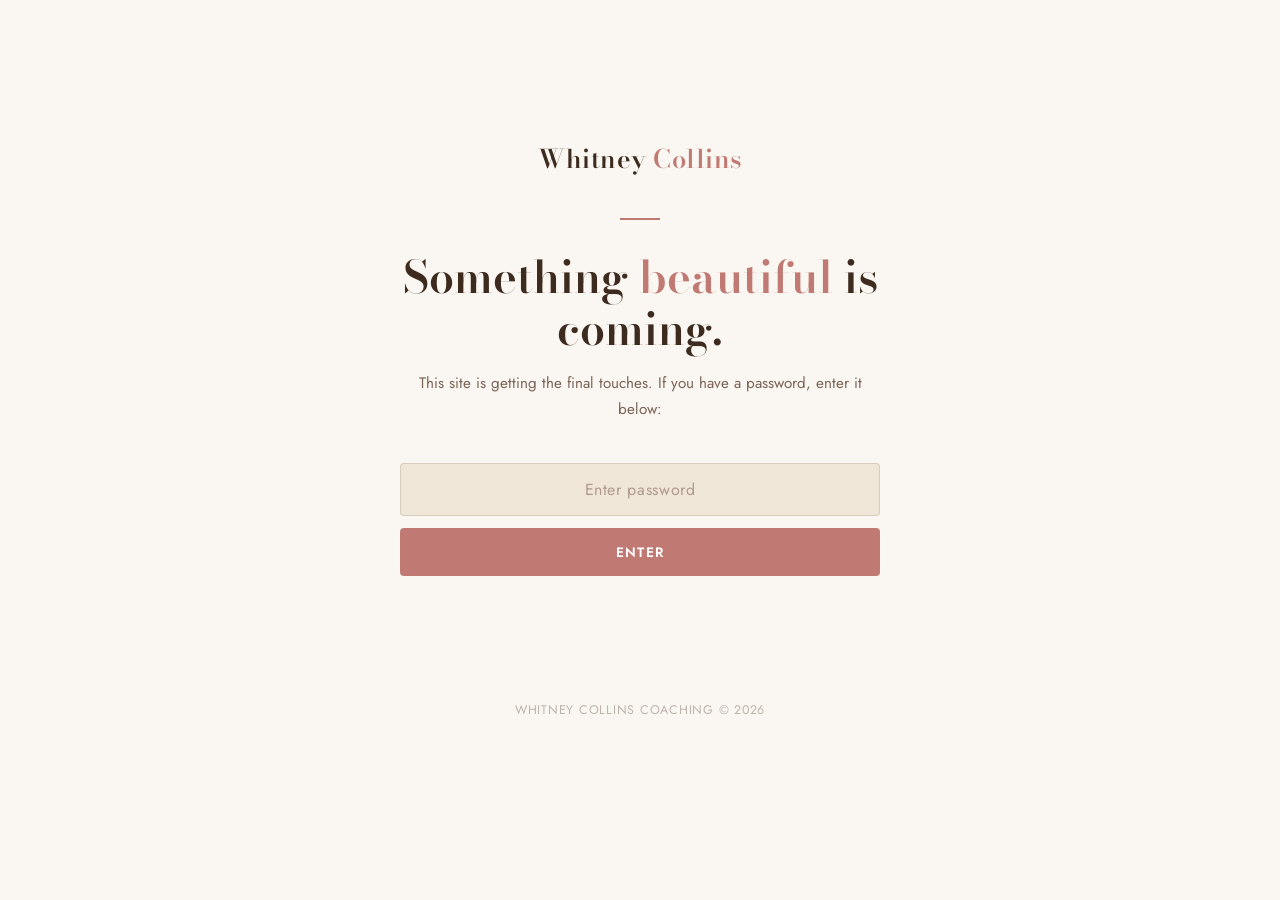
==== about.html @ e269b2a3 "Remove Facebook icon from headers and footers site-wide Co-Authored-By: Claude Sonnet 4.6 <noreply@a" ====
<!DOCTYPE html>
<html lang="en">
<head>
  <meta charset="UTF-8" />
  <meta name="viewport" content="width=device-width, initial-scale=1.0" />
  <title>About | Whitney Collins</title>
  <link rel="preconnect" href="https://fonts.googleapis.com" />
  <link rel="preconnect" href="https://fonts.gstatic.com" crossorigin />
  <link href="https://fonts.googleapis.com/css2?family=Bodoni+Moda:ital,opsz,wght@0,6..96,400;0,6..96,600;1,6..96,400;1,6..96,600&family=Jost:wght@300;400;500;600&display=swap" rel="stylesheet" />
  <link rel="icon" type="image/svg+xml" href="favicon.svg" />
  <link rel="stylesheet" href="style.css" />
</head>
<body>
  <script>if (localStorage.getItem('wc_auth') !== 'granted') window.location.href = 'password.html';</script>

  <!-- NAV -->
  <nav class="nav">
    <div class="nav__inner">
      <a href="index.html" class="nav__logo">Whitney <span>Collins</span></a>
      <ul class="nav__links" id="navLinks">
        <li><a href="index.html">Home</a></li>
        <li><a href="about.html" class="active">About</a></li>
        <li><a href="services.html">Sessions</a></li>
        <li><a href="contact.html">Contact</a></li>
      </ul>
      <div class="nav__social">
        <a href="https://instagram.com/whitneycollins" class="social-icon" aria-label="Instagram"><svg xmlns="http://www.w3.org/2000/svg" width="18" height="18" viewBox="0 0 24 24" fill="none" stroke="currentColor" stroke-width="1.8" stroke-linecap="round" stroke-linejoin="round"><rect x="2" y="2" width="20" height="20" rx="5"/><circle cx="12" cy="12" r="4"/><circle cx="17.5" cy="6.5" r="1.2" fill="currentColor" stroke="none"/></svg></a>
        
        <a href="https://substack.com/@imwhitneycollins" class="social-icon" aria-label="Substack" target="_blank" rel="noopener"><svg xmlns="http://www.w3.org/2000/svg" width="18" height="18" viewBox="0 0 24 24" fill="none" stroke="currentColor" stroke-width="1.8" stroke-linecap="round" stroke-linejoin="round"><rect x="3" y="3" width="18" height="18" rx="2"/><path d="M7 8h10M7 12h10M7 16l5 3 5-3"/></svg></a>
        
      </div>
      <div class="nav__cta">
        <a href="contact.html" class="btn btn--primary">Let's Connect</a>
      </div>
      <button class="nav__toggle" id="navToggle" aria-label="Toggle menu">
        <span></span><span></span><span></span>
      </button>
    </div>
  </nav>

  <!-- PAGE HERO -->
  <div class="page-hero">
    <div class="container">
      <p class="tag">My Story</p>
      <h1>About <span style="color:var(--terra)">Me</span></h1>
      <p>I know what it feels like to lose yourself in performance, survival, and everyone else's expectations. This is how I found my way back.</p>
    </div>
  </div>

  <!-- ACT 1: The Achiever -->
  <section class="section">
    <div class="container">
      <div class="about-act1">
        <div class="about-photo">
          <img src="whitney-desk-shot.jpg" alt="Whitney Collins" />
        </div>
        <div class="about-text">
          <p class="tag">Coming Home to Myself</p>
          <h2>I'm <span style="color:var(--terra)">Whitney.</span></h2>
          <div class="divider"></div>
          <p>For most of my life, I was known as someone who could handle everything. I was "grounded, dependable, "nice" agreeable, and easy to get along with." I spent nearly a decade climbing the ladder in fast-paced retail management, learning how to lead teams, manage pressure, and keep going no matter how exhausted I felt. From the outside, I looked capable, driven, and successful. Inside, my nervous system was constantly running on survival mode and Redbull.</p>
          <p>At the same time, I was pursuing a career in Advertising and Marketing Management, eventually transitioning into agency work before taking a leap that changed my life completely.</p>
          <p>In 2021, during the height of the pandemic, I left the security of my marketing career to help build an online media company from the ground up. Everyone thought I was crazy for taking the risk, but something deeper in me knew I was meant for more than following the expected path. That decision launched me into years of wearing every hat imaginable: marketing, design, strategy, operations, accounting, social media, writing, production, leadership, customer experience, and more. I learned how to build a business at an intense level and discovered strengths I never knew I had.</p>
          <p>But underneath the success, I was burning out harder than ever.</p>
          <p>I had no boundaries. My worth was tied to how much I could produce, how available I could be, and how much I could carry for everyone around me. My entire identity became wrapped up in achievement and performance. I lived for saying "yes" at all hours of the day.</p>
        </div>
      </div>
    </div>
  </section>

  <!-- PULL QUOTE: The Turning Point -->
  <!-- PHOTO SWAP: this dark strip can have a subtle background image — a misty trail, nature texture, or moody landscape. Add: style="background-image:url('YOUR-IMAGE.jpg');background-size:cover;background-position:center;" to the div below -->
  <div class="about-pull-quote">
    <div class="about-pull-quote__inner">
      <blockquote>Then my life <span style="color:var(--terra)">unraveled.</span></blockquote>
      <p style="color:rgba(255,255,255,.65);max-width:560px;margin:0 auto;">After moving across the country away from family and friends, I found myself navigating chronic pain, emotional exhaustion, choosing to end a 10-year relationship and marriage with my best friend, and eventually losing the job that had consumed my entire world. And for the first time since I was 16 years old, everything became really quiet.</p>
      <p style="color:rgba(255,255,255,.5);margin-top:20px;">There were no distractions. No constant phone calls and meetings... and no roles to perform for.</p>
    </div>
  </div>

  <!-- ACT 3: The Healing -->
  <section class="section">
    <div class="container">
      <div class="about-act3">
        <div class="about-text">
          <p class="tag">Meeting Myself in the Silence</p>
          <h2>In all of that alone <span style="color:var(--terra)">time...</span></h2>
          <div class="divider"></div>
          <p>... I began meeting myself, AND my deepest fears. I became deeply devoted to understanding "healing", the nervous system, emotional patterns, shame, self-worth, and the connection between the body and our emotions. I studied spirituality, personal growth, somatic healing, intuition, Human Design, astrology, parts work, generational patterns, and the stories we unconsciously carry about who we are expected to be.</p>
          <p>It was when I started connecting and talking to others around me about my story that things began shifting for me. I found that a LOT of people are disconnected from themselves because they learned to survive by abandoning their own needs, intuition, joy, and truth, just to be accepted by their "tribe."</p>
          <p>And I know those people because I was "that person".</p>
          <p>Today, my work is devoted to helping ambitious individuals reconnect with themselves again, healing from shame and moving from burnout and survival into self-trust, self-love, boundaries, intuition, purpose, and joy.</p>
          <p>I believe every person carries a unique blueprint, unique gifts, and a unique frequency that the world desperately needs, especially now. Sometimes we simply need the space, safety, and support to remember who we were before the world told us who we had to be.</p>
          <p>This work is about coming home to yourself. And if you're here, you're likely ready to begin.</p>
        </div>
        <div class="about-act3__aside">
          <!-- PHOTO SWAP: a close-up detail shot — hands on a journal, tea, open book, or something grounding. Replace below. -->
          <!-- <img src="YOUR-DETAIL-PHOTO.jpg" alt="" style="width:100%;margin-bottom:24px;border-radius:2px;" /> -->
          <img src="detail-flatlay.png" alt="" style="width:100%;aspect-ratio:4/3;object-fit:cover;object-position:center;border-radius:8px;" />

          <div class="about-themes">
            <p class="about-themes__label">Areas of Focus</p>
            <ul class="about-themes__list">
              <li>Feeling safe to express</li>
              <li>Shame and self-compassion</li>
              <li>Self-trust &amp; intuition</li>
              <li>Boundaries &amp; self-worth</li>
              <li>Nervous system healing</li>
              <li>Emotional patterns</li>
              <li>Generational patterns</li>
              <li>Human Design &amp; Astrology</li>
            </ul>
          </div>
          <div class="about-aside-card" style="background:var(--warm-light);border-left-color:var(--sage);">
            <div class="tag" style="margin-bottom:14px;">The Unique Deets</div>
            <ul style="list-style:none;display:flex;flex-direction:column;gap:8px;">
              <li style="font-size:.9rem;color:var(--text-light);display:flex;gap:8px;align-items:baseline;"><span style="color:var(--terra);flex-shrink:0;">☽</span> Taurus Sun, Scorpio Moon, Cancer Rising</li>
              <li style="font-size:.9rem;color:var(--text-light);display:flex;gap:8px;align-items:baseline;"><span style="color:var(--terra);flex-shrink:0;">☽</span> Mental Projector</li>
              <li style="font-size:.9rem;color:var(--text-light);display:flex;gap:8px;align-items:baseline;"><span style="color:var(--terra);flex-shrink:0;">☽</span> 3/5 Profile</li>
            </ul>
          </div>
        </div>
      </div>
    </div>
  </section>


  <!-- VALUES -->
  <section class="section section--alt">
    <div class="container text-center">
      <p class="tag">How I Work</p>
      <h2>My Coaching Philosophy</h2>
      <div class="divider divider--center"></div>
      <p style="max-width:560px;margin:0 auto 56px;">I don't believe in a one-size-fits-all approach. Every session is shaped around you, your pace, your values, your version of a meaningful life.</p>
      <div class="services-grid">
        <div class="service-card">
          <div class="service-card__icon">◎</div>
          <h3>You Already Have the <span style="color:var(--terra)">Answers</span></h3>
          <p>I will never tell you what to do. Instead, I will invite you to begin the process of answering your own questions and help you access the clarity that's always been there (but buried under everyone else's expectations).</p>
        </div>
        <div class="service-card">
          <div class="service-card__icon">♡</div>
          <h3>Whole-Person Coaching</h3>
          <p>When we are struggling in one area of life, often we are neglecting in many others, too. That's why we will look at everything together: your mindset, your relationships, your energy, your habits, and from there we can make real changes at the root level.</p>
        </div>
        <div class="service-card">
          <div class="service-card__icon">✦</div>
          <h3>Action, Not Just <span style="color:var(--terra)">Insight</span></h3>
          <p>I have also been someone who has read all the information, and information is great, but it is only the beginning. I work with you to turn every idea and desire into actionable steps you can take while building your nervous system's capacity to hold it.</p>
        </div>
      </div>
    </div>
  </section>

  <!-- FUN FACTS -->
  <section class="section">
    <div class="container">
      <div style="max-width:720px;margin:0 auto;text-align:center;">
        <p class="tag">Beyond the Bio</p>
        <h2>Additional Things About <span style="color:var(--terra)">Me</span></h2>
        <div class="divider divider--center"></div>
      </div>
      <div class="testimonials-grid" style="margin-top:48px;">
        <div class="testimonial-card">
          <p style="font-family:var(--font-body);font-size:1rem;color:var(--text-light);">I believe deeply in the power of morning routines and consistency. Mine involves coffee, a journal, and at least 20 minutes of uninterrupted writing time before the day starts.</p>
        </div>
        <div class="testimonial-card">
          <p style="font-family:var(--font-body);font-size:1rem;color:var(--text-light);">I'm a lifelong learner (part of my 3/5 design). I love reading about psychology, philosophy and the bigger picture. I also love learning about other people, what drives them, and what makes them unique.</p>
        </div>
        <div class="testimonial-card">
          <p style="font-family:var(--font-body);font-size:1rem;color:var(--text-light);">Nature is my reset button, and I try and get out to a hiking trail almost daily. If I'm feeling stuck or overwhelmed, a long walk outside fixes about 80% of it.</p>
        </div>
        <div class="testimonial-card">
          <p style="font-family:var(--font-body);font-size:1rem;color:var(--text-light);">I still work with my own coach. I believe every coach should. It keeps me humble, accountable, growing, and genuinely practicing what I preach.</p>
        </div>
      </div>
    </div>
  </section>

  <!-- CTA -->
  <section class="cta-banner">
    <div class="container">
      <p class="tag" style="color:rgba(255,255,255,.6);">Let's Connect</p>
      <h2>I'd Love to Hear Your Story</h2>
      <p>If my story and my work resonates, let's chat! I'd love to learn more about you and where you are in your journey. No commitment, just conversation.</p>
      <a href="contact.html" class="btn btn--light">Book a Free Call</a>
    </div>
  </section>

  <!-- FOOTER -->
  <footer class="footer">
    <div class="container">
      <div class="footer__inner">
        <div>
          <div class="footer__brand-name">Whitney <span>Collins</span></div>
          <p class="footer__tagline">Helping ambitious individuals step into lives that feel clear, full of joy, and deeply unique to them.</p>
        </div>
        <div>
          <p class="footer__col-title">Pages</p>
          <ul class="footer__links">
            <li><a href="index.html">Home</a></li>
            <li><a href="about.html">About</a></li>
            <li><a href="services.html">Sessions</a></li>
            <li><a href="contact.html">Contact</a></li>
          </ul>
        </div>
        <div>
          <p class="footer__col-title">Connect</p>
          <div class="footer__social">
            <a href="https://instagram.com/whitneycollins" class="social-icon" aria-label="Instagram"><svg xmlns="http://www.w3.org/2000/svg" width="20" height="20" viewBox="0 0 24 24" fill="none" stroke="currentColor" stroke-width="1.8" stroke-linecap="round" stroke-linejoin="round"><rect x="2" y="2" width="20" height="20" rx="5"/><circle cx="12" cy="12" r="4"/><circle cx="17.5" cy="6.5" r="1.2" fill="currentColor" stroke="none"/></svg></a>
            
            <a href="https://substack.com/@imwhitneycollins" class="social-icon" aria-label="Substack" target="_blank" rel="noopener"><svg xmlns="http://www.w3.org/2000/svg" width="20" height="20" viewBox="0 0 24 24" fill="none" stroke="currentColor" stroke-width="1.8" stroke-linecap="round" stroke-linejoin="round"><rect x="3" y="3" width="18" height="18" rx="2"/><path d="M7 8h10M7 12h10M7 16l5 3 5-3"/></svg></a>
            
          </div>
          <ul class="footer__links">
            <li><a href="contact.html">Let's Connect</a></li>
            <li><a href="https://Talanuva.com" target="_blank" rel="noopener">Find me on Talanuva</a></li>
          </ul>
        </div>
      </div>
      <div class="footer__newsletter">
        <div class="footer__newsletter-copy">
          <strong>Join the Newsletter</strong>
          <span>Insights on healing, self-trust, and honestly just life.... delivered to your inbox.</span>
        </div>
        <form class="footer__newsletter-form">
          <input type="email" placeholder="Your email address" />
          <button type="submit">Subscribe</button>
        </form>
      </div>
      <div class="footer__bottom">
        <span>© 2026 Whitney Collins Coaching. All rights reserved.</span>
        
      </div>
    </div>
  </footer>

  <script>
    const toggle = document.getElementById('navToggle');
    const links  = document.getElementById('navLinks');
    toggle.addEventListener('click', () => links.classList.toggle('open'));
  </script>
</body>
</html>
---- style.css ----
/* ── Tokens ─────────────────────────────────────────── */
:root {
  --cream:      #FAF7F2;
  --warm-light: #F0E6D8;
  --terra:      #C17A73;
  --terra-dark: #A5625A;
  --sage:       #8A9E85;
  --brown:      #4A3728;
  --brown-dark: #3D2B1F;
  --text:       #4A3728;
  --text-light: #7A6355;
  --white:      #FFFFFF;

  --font-head: 'Bodoni Moda', Georgia, serif;
  --font-body: 'Jost', 'Helvetica Neue', sans-serif;

  --radius: 4px;
  --max-w:  1100px;
  --nav-h:  72px;
}

/* ── Reset ──────────────────────────────────────────── */
*, *::before, *::after { box-sizing: border-box; margin: 0; padding: 0; }
html { scroll-behavior: smooth; }
body {
  font-family: var(--font-body);
  background: var(--cream);
  color: var(--text);
  line-height: 1.7;
  font-size: 16px;
}
img { display: block; max-width: 100%; }
a { color: inherit; text-decoration: none; }

/* ── Typography ─────────────────────────────────────── */
h1, h2, h3, h4 {
  font-family: var(--font-head);
  font-weight: 600;
  color: var(--brown-dark);
  line-height: 1.2;
}
.hero__title { line-height: 1.0; }
h1 { font-size: clamp(2.4rem, 5vw, 4rem); }
h2 { font-size: clamp(1.9rem, 3.5vw, 2.8rem); }
h3 { font-size: clamp(1.3rem, 2vw, 1.7rem); }
p  { color: var(--text-light); }

/* ── Utilities ──────────────────────────────────────── */
.container { max-width: var(--max-w); margin: 0 auto; padding: 0 24px; }
.section    { padding: 96px 0; }
.section--alt { background: var(--warm-light); }
.tag {
  display: inline-block;
  font-family: var(--font-body);
  font-size: .75rem;
  font-weight: 600;
  letter-spacing: .12em;
  text-transform: uppercase;
  color: var(--terra);
  margin-bottom: 16px;
}
.divider {
  width: 48px; height: 2px;
  background: var(--terra);
  margin: 20px 0 28px;
}
.divider--center { margin-left: auto; margin-right: auto; }
.text-center { text-align: center; }

/* ── Buttons ────────────────────────────────────────── */
.btn {
  display: inline-block;
  padding: 14px 36px;
  border-radius: var(--radius);
  font-family: var(--font-body);
  font-size: .9rem;
  font-weight: 600;
  letter-spacing: .06em;
  text-transform: uppercase;
  cursor: pointer;
  transition: all .2s ease;
}
.btn--primary {
  background: var(--terra);
  color: var(--white);
  border: 2px solid var(--terra);
}
.btn--primary:hover { background: var(--terra-dark); border-color: var(--terra-dark); }
.btn--outline {
  background: transparent;
  color: var(--terra);
  border: 2px solid var(--terra);
}
.btn--outline:hover { background: var(--terra); color: var(--white); }
.btn--light {
  background: var(--white);
  color: var(--terra);
  border: 2px solid var(--white);
}
.btn--light:hover { background: transparent; color: var(--white); }

/* ── Nav ────────────────────────────────────────────── */
.nav {
  position: fixed; top: 0; left: 0; right: 0; z-index: 100;
  height: var(--nav-h);
  background: rgba(250,247,242,.95);
  backdrop-filter: blur(8px);
  border-bottom: 1px solid rgba(74,55,40,.08);
  display: flex; align-items: center;
}
.nav__inner {
  display: flex; align-items: center; justify-content: space-between;
  width: 100%; max-width: var(--max-w); margin: 0 auto; padding: 0 24px;
}
.nav__logo {
  font-family: var(--font-head);
  font-size: 1.4rem;
  font-weight: 600;
  color: var(--brown-dark);
  letter-spacing: .02em;
}
.nav__logo span { color: var(--terra); }
.nav__links { display: flex; gap: 36px; list-style: none; }
.nav__links a {
  font-size: .85rem;
  font-weight: 500;
  letter-spacing: .08em;
  text-transform: uppercase;
  color: var(--text-light);
  transition: color .2s;
}
.nav__links a:hover,
.nav__links a.active { color: var(--terra); }
.nav__cta { display: flex; }

/* social icons */
.nav__social { display: flex; align-items: center; gap: 4px; }
.social-icon {
  display: flex; align-items: center; justify-content: center;
  width: 36px; height: 36px; border-radius: 50%;
  color: var(--text-light);
  transition: color .2s, background .2s;
}
.social-icon:hover { color: var(--terra); background: var(--warm-light); }
.footer .social-icon { color: rgba(255,255,255,.5); }
.footer .social-icon:hover { color: var(--terra); background: rgba(255,255,255,.06); }
.footer__social { display: flex; gap: 4px; margin-bottom: 16px; }

/* mobile hamburger */
.nav__toggle {
  display: none;
  background: none; border: none; cursor: pointer;
  flex-direction: column; gap: 5px; padding: 4px;
}
.nav__toggle span {
  display: block; width: 24px; height: 2px;
  background: var(--brown-dark); border-radius: 2px;
  transition: all .3s;
}

/* ── Hero ───────────────────────────────────────────── */
.hero {
  min-height: 100vh;
  display: flex; align-items: center;
  background: linear-gradient(135deg, #F5EDE0 0%, #EDD8C4 50%, #E8CFBA 100%);
  position: relative;
  overflow: hidden;
  padding-top: calc(var(--nav-h) + 60px);
  padding-bottom: 60px;
}
.hero::before {
  content: '';
  position: absolute; inset: 0;
  background: url("data:image/svg+xml,%3Csvg width='60' height='60' viewBox='0 0 60 60' xmlns='http://www.w3.org/2000/svg'%3E%3Cg fill='none' fill-rule='evenodd'%3E%3Cg fill='%23C17D5C' fill-opacity='0.04'%3E%3Ccircle cx='30' cy='30' r='2'/%3E%3C/g%3E%3C/g%3E%3C/svg%3E");
  pointer-events: none;
}
.hero__inner {
  display: grid; grid-template-columns: 1fr 1fr; gap: 64px; align-items: center;
}
.hero__eyebrow {
  font-size: .8rem; font-weight: 600; letter-spacing: .18em;
  text-transform: uppercase; color: var(--terra);
  margin-bottom: 20px;
}
.hero__title { margin-bottom: 24px; }
.hero__title em { font-style: normal; color: var(--terra); }
.hero__subtitle {
  font-size: 1.1rem; color: var(--text-light);
  max-width: 480px; margin-bottom: 40px;
}
.hero__actions { display: flex; gap: 16px; flex-wrap: wrap; }
.hero__image-wrap {
  position: relative;
  display: flex; align-items: center; justify-content: center;
}
.hero__image-bg {
  width: 420px; height: 500px;
  border-radius: 200px 200px 160px 160px;
  background: linear-gradient(160deg, var(--terra) 0%, #8A6A55 100%);
  display: flex; align-items: flex-end; justify-content: center;
  overflow: hidden;
  box-shadow: 0 32px 80px rgba(193,125,92,.25);
}
.hero__image-placeholder {
  width: 320px; height: 420px;
  background: linear-gradient(180deg, rgba(255,255,255,.1) 0%, rgba(255,255,255,.0) 100%);
  border-radius: 160px 160px 0 0;
  display: flex; align-items: center; justify-content: center;
  color: rgba(255,255,255,.4);
  font-size: .8rem; letter-spacing: .1em; text-transform: uppercase;
  flex-direction: column; gap: 8px;
}
.hero__image-placeholder svg { opacity: .35; }
.hero__badge {
  position: absolute; bottom: 40px; left: -20px;
  background: var(--white); border-radius: 12px;
  padding: 16px 20px;
  box-shadow: 0 8px 32px rgba(74,55,40,.12);
  display: flex; align-items: center; gap: 12px;
}
.hero__badge-icon {
  width: 40px; height: 40px; border-radius: 50%;
  background: var(--warm-light);
  display: flex; align-items: center; justify-content: center;
  color: var(--terra); font-size: 1.2rem;
}
.hero__badge-text { font-size: .75rem; }
.hero__badge-text strong { display: block; color: var(--brown-dark); font-size: .9rem; }

/* ── Intro strip ────────────────────────────────────── */
.intro-strip {
  background: #2A2218; color: var(--white);
  padding: 20px 0;
}
.intro-strip__inner {
  display: flex; gap: 48px; flex-wrap: wrap; justify-content: center;
}
.intro-strip__item {
  display: flex; align-items: center; gap: 10px;
  font-size: .85rem; letter-spacing: .06em; text-transform: uppercase;
  opacity: .8;
}
.intro-strip__dot {
  width: 6px; height: 6px; border-radius: 50%;
  background: var(--terra); flex-shrink: 0;
}

/* ── About preview ──────────────────────────────────── */
.about-preview__inner {
  display: grid; grid-template-columns: 1fr 1fr; gap: 80px; align-items: center;
}
.about-preview__image {
  width: 100%; aspect-ratio: 4/5;
  border-radius: 120px 120px 16px 16px;
  overflow: hidden;
  border: 1px solid rgba(193,125,92,.15);
}
.about-preview__image img { width: 100%; height: 100%; object-fit: cover; object-position: top center; filter: brightness(1.08); transform: scale(1.14) translateY(3%); }
.about-preview__content p { margin-bottom: 20px; }
.values { display: flex; flex-direction: column; gap: 16px; margin: 32px 0; }
.values__item {
  display: flex; align-items: flex-start; gap: 14px;
}
.values__icon {
  width: 36px; height: 36px; border-radius: 50%;
  background: var(--warm-light); flex-shrink: 0;
  display: flex; align-items: center; justify-content: center;
  color: var(--terra); font-size: 1rem; margin-top: 2px;
}
.values__text strong { color: var(--brown-dark); display: block; margin-bottom: 2px; font-family: var(--font-body); }
.values__text p { margin: 0; font-size: .9rem; }

/* ── Services preview ───────────────────────────────── */
.services-grid {
  display: grid; grid-template-columns: repeat(3, 1fr); gap: 28px;
  margin-top: 56px;
}
.service-card {
  background: var(--white);
  border-radius: 16px;
  padding: 40px 32px;
  border: 1px solid rgba(193,125,92,.1);
  transition: transform .2s, box-shadow .2s;
}
.service-card:hover { transform: translateY(-4px); box-shadow: 0 16px 48px rgba(74,55,40,.1); }
.service-card__icon {
  width: 52px; height: 52px; border-radius: 50%;
  background: var(--warm-light); display: flex; align-items: center;
  justify-content: center; color: var(--terra); font-size: 1.4rem;
  margin-bottom: 24px;
}
.service-card h3 { margin-bottom: 12px; font-size: 1.3rem; }
.service-card p { font-size: .93rem; margin-bottom: 24px; }
.service-card__price {
  font-family: var(--font-head); font-size: 1.6rem;
  color: var(--terra); font-weight: 600;
}
.service-card__price span { font-size: .9rem; color: var(--text-light); font-family: var(--font-body); }

/* ── Testimonials ───────────────────────────────────── */
.testimonials-grid {
  display: grid; grid-template-columns: repeat(2, 1fr); gap: 28px;
  margin-top: 56px;
}
.testimonial-card {
  background: var(--white);
  border-radius: 16px;
  padding: 36px;
  border: 1px solid rgba(193,125,92,.1);
}
.testimonial-card__quote {
  font-family: var(--font-head);
  font-size: 1.15rem;
  color: var(--brown-dark);
  line-height: 1.6;
  margin-bottom: 24px;
}
.testimonial-card__quote::before { content: '\201C'; color: var(--terra); }
.testimonial-card__quote::after  { content: '\201D'; color: var(--terra); }
.testimonial-card__author {
  display: flex; align-items: center; gap: 12px;
}
.testimonial-card__avatar {
  width: 44px; height: 44px; border-radius: 50%;
  background: var(--warm-light);
  display: flex; align-items: center; justify-content: center;
  font-family: var(--font-head); font-size: 1.1rem;
  color: var(--terra); font-weight: 600;
}
.testimonial-card__name strong { display: block; color: var(--brown-dark); }
.testimonial-card__name span { font-size: .85rem; color: var(--text-light); }

/* ── CTA Banner ─────────────────────────────────────── */
.cta-banner {
  background: linear-gradient(135deg, var(--terra) 0%, #A3644A 100%);
  padding: 96px 0; text-align: center; color: var(--white);
}
.cta-banner h2 { color: var(--white); margin-bottom: 16px; }
.cta-banner p { color: rgba(255,255,255,.85); max-width: 520px; margin: 0 auto 40px; font-size: 1.05rem; }

/* ── Photo Placeholders ─────────────────────────────── */
.photo-placeholder {
  width: 100%; height: 100%;
  background: linear-gradient(135deg, #EDD8C4 0%, #D9C4AD 100%);
  display: flex; flex-direction: column;
  align-items: center; justify-content: center;
  gap: 10px; text-align: center; padding: 24px;
  min-height: 320px;
}
.photo-placeholder__icon { font-size: 2rem; opacity: .5; }
.photo-placeholder__label {
  font-family: var(--font-body); font-size: .8rem; font-weight: 600;
  letter-spacing: .12em; text-transform: uppercase;
  color: var(--brown); opacity: .6;
}
.photo-placeholder__note {
  font-family: var(--font-body); font-size: .78rem;
  color: var(--text-light); max-width: 180px; line-height: 1.5;
}

/* ── Footer ─────────────────────────────────────────── */
.footer {
  background: #2A2218; color: rgba(255,255,255,.6);
  padding: 64px 0 32px;
}
.footer__inner {
  display: grid; grid-template-columns: 2fr 1fr 1fr; gap: 48px;
  margin-bottom: 48px;
}
.footer__brand-name {
  font-family: var(--font-head); font-size: 1.4rem;
  color: var(--white); margin-bottom: 12px;
}
.footer__brand-name span { color: var(--terra); }
.footer__tagline { font-size: .9rem; line-height: 1.7; max-width: 300px; }
.footer__col-title {
  font-size: .75rem; font-weight: 600; letter-spacing: .14em;
  text-transform: uppercase; color: rgba(255,255,255,.4);
  margin-bottom: 16px;
}
.footer__links { list-style: none; display: flex; flex-direction: column; gap: 10px; }
.footer__links a { font-size: .9rem; transition: color .2s; }
.footer__links a:hover { color: var(--terra); }
.footer__newsletter {
  border-top: 1px solid rgba(255,255,255,.08);
  padding: 40px 0;
  margin-bottom: 40px;
  display: flex; align-items: center; justify-content: space-between;
  gap: 32px; flex-wrap: wrap;
}
.footer__newsletter-copy { flex: 1; min-width: 200px; }
.footer__newsletter-copy strong {
  display: block; font-family: var(--font-head);
  font-size: 1.25rem; color: var(--white); margin-bottom: 6px;
}
.footer__newsletter-copy span { font-size: .9rem; }
.footer__newsletter-form {
  display: flex; gap: 10px; flex-wrap: wrap; flex: 1; max-width: 420px;
}
.footer__newsletter-form input {
  flex: 1; min-width: 180px;
  background: rgba(255,255,255,.08);
  border: 1px solid rgba(255,255,255,.15);
  color: var(--white); padding: 12px 16px;
  font-family: var(--font-body); font-size: .9rem;
  border-radius: 2px; outline: none; transition: border-color .2s;
}
.footer__newsletter-form input::placeholder { color: rgba(255,255,255,.35); }
.footer__newsletter-form input:focus { border-color: var(--terra); }
.footer__newsletter-form button {
  background: var(--terra); color: var(--white);
  border: none; padding: 12px 22px;
  font-family: var(--font-body); font-size: .85rem;
  font-weight: 600; letter-spacing: .06em; text-transform: uppercase;
  cursor: pointer; border-radius: 2px; transition: background .2s; white-space: nowrap;
}
.footer__newsletter-form button:hover { background: var(--terra-dark); }
.footer__bottom {
  border-top: 1px solid rgba(255,255,255,.08);
  padding-top: 24px;
  display: flex; justify-content: space-between; align-items: center;
  flex-wrap: wrap; gap: 12px; font-size: .8rem;
}

/* ── Page Hero (inner pages) ────────────────────────── */
.page-hero {
  padding-top: calc(var(--nav-h) + 80px);
  padding-bottom: 80px;
  background: linear-gradient(135deg, #F5EDE0 0%, #EDD8C4 100%);
  text-align: center;
}
.page-hero p { max-width: 560px; margin: 16px auto 0; font-size: 1.05rem; }

/* ── About page ─────────────────────────────────────── */
.about-act1 {
  display: grid; grid-template-columns: 5fr 7fr; gap: 72px; align-items: start;
}
.about-photo {
  width: 100%; aspect-ratio: 3/4;
  border-radius: 180px 180px 16px 16px;
  overflow: hidden;
  border: 1px solid rgba(193,125,92,.15);
  position: sticky; top: calc(var(--nav-h) + 24px);
}
.about-photo img { width: 100%; height: 100%; object-fit: cover; filter: brightness(1.08); transform: scale(1.12) translateY(-6%); }
.about-text p { margin-bottom: 20px; }

.about-pull-quote {
  background: var(--brown-dark);
  padding: 80px 0; text-align: center;
}
.about-pull-quote__inner {
  max-width: 720px; margin: 0 auto; padding: 0 24px;
}
.about-pull-quote blockquote {
  font-family: var(--font-head); font-size: clamp(1.6rem, 3vw, 2.4rem);
  font-style: normal;
  color: var(--white); line-height: 1.5;
  margin-bottom: 24px;
}
.about-pull-quote blockquote em { color: var(--terra); font-style: normal; }

.about-act3 {
  display: grid; grid-template-columns: 7fr 5fr; gap: 72px; align-items: start;
}
.about-act3__aside {
  position: sticky; top: calc(var(--nav-h) + 24px);
  display: flex; flex-direction: column; gap: 16px;
}
.about-aside-card {
  background: var(--warm-light); border-radius: 16px; padding: 28px;
  border-left: 3px solid var(--terra);
}
.about-aside-card p {
  font-family: var(--font-head);
  font-size: 1.05rem; color: var(--brown-dark);
  line-height: 1.6; margin: 0;
}
.about-themes {
  background: var(--terra); border-radius: 16px; padding: 28px;
}
.about-themes__label {
  font-size: .7rem; font-weight: 600; letter-spacing: .14em;
  text-transform: uppercase; color: rgba(255,255,255,.6); margin-bottom: 16px;
}
.about-themes__list {
  display: flex; flex-direction: column; gap: 10px; list-style: none;
}
.about-themes__list li {
  color: var(--white); font-size: .95rem; display: flex; align-items: center; gap: 10px;
}
.about-themes__list li::before {
  content: '✦'; font-size: .6rem; opacity: .7; flex-shrink: 0;
}

.credentials {
  display: grid; grid-template-columns: 1fr 1fr; gap: 16px; margin-top: 40px;
}
.credential-item {
  background: var(--warm-light); border-radius: 10px; padding: 20px;
}
.credential-item strong { display: block; color: var(--brown-dark); margin-bottom: 4px; }
.credential-item span { font-size: .85rem; color: var(--text-light); }

/* ── Services page ──────────────────────────────────── */
.services-full { display: flex; flex-direction: column; gap: 32px; }
.service-row {
  background: var(--white); border-radius: 16px; padding: 48px;
  border: 1px solid rgba(193,125,92,.1);
  display: grid; grid-template-columns: 1fr auto; gap: 40px; align-items: center;
}
.service-row__meta { text-align: right; }
.service-row__price {
  font-family: var(--font-head); font-size: 2.2rem;
  color: var(--terra); font-weight: 600; line-height: 1;
}
.service-row__duration { font-size: .85rem; color: var(--text-light); margin-bottom: 20px; }
.service-row h3 { margin-bottom: 12px; }
.service-row p { margin-bottom: 16px; }
.includes { list-style: none; display: flex; flex-direction: column; gap: 8px; }
.includes li { display: flex; align-items: center; gap: 10px; font-size: .9rem; color: var(--text-light); }
.includes li::before { content: '✓'; color: var(--sage); font-weight: 700; flex-shrink: 0; }

/* ── Contact page ───────────────────────────────────── */
.contact-grid { display: grid; grid-template-columns: 1fr 1.6fr; gap: 80px; }
.contact-info p { margin-bottom: 28px; }
.contact-details { display: flex; flex-direction: column; gap: 20px; margin-bottom: 40px; }
.contact-detail { display: flex; align-items: flex-start; gap: 14px; }
.contact-detail__icon {
  width: 40px; height: 40px; border-radius: 50%;
  background: var(--warm-light); flex-shrink: 0;
  display: flex; align-items: center; justify-content: center;
  color: var(--terra); font-size: 1rem;
}
.contact-detail strong { display: block; color: var(--brown-dark); margin-bottom: 2px; }
.contact-detail span { font-size: .9rem; color: var(--text-light); }
.form {
  background: var(--white); border-radius: 20px; padding: 48px;
  border: 1px solid rgba(193,125,92,.1);
}
.form__title { margin-bottom: 8px; }
.form__subtitle { font-size: .9rem; color: var(--text-light); margin-bottom: 32px; }
.form-row { display: grid; grid-template-columns: 1fr 1fr; gap: 20px; }
.form-group { display: flex; flex-direction: column; gap: 6px; margin-bottom: 20px; }
.form-group label {
  font-size: .8rem; font-weight: 600; letter-spacing: .08em;
  text-transform: uppercase; color: var(--text-light);
}
.form-group input,
.form-group select,
.form-group textarea {
  padding: 14px 16px;
  border: 1.5px solid rgba(74,55,40,.12);
  border-radius: var(--radius);
  background: var(--cream);
  font-family: var(--font-body); font-size: .95rem;
  color: var(--brown-dark);
  transition: border-color .2s;
  outline: none;
}
.form-group input:focus,
.form-group select:focus,
.form-group textarea:focus { border-color: var(--terra); }
.form-group textarea { resize: vertical; min-height: 120px; }
.form-group select { appearance: none; cursor: pointer; }

/* ── Responsive ─────────────────────────────────────── */
@media (max-width: 900px) {
  .hero__inner,
  .about-preview__inner,
  .about-act1,
  .about-act3,
  .contact-grid { grid-template-columns: 1fr; }
  .about-photo { position: static; aspect-ratio: 4/3; border-radius: 16px; }
  .about-act3__aside { position: static; }
  .hero__image-wrap { display: none; }
  .services-grid { grid-template-columns: 1fr; }
  .testimonials-grid { grid-template-columns: 1fr; }
  .footer__inner { grid-template-columns: 1fr; }
  .service-row { grid-template-columns: 1fr; }
  .service-row__meta { text-align: left; }
  .form-row { grid-template-columns: 1fr; }

  .nav__links,
  .nav__cta { display: none; }
  .nav__links.open { display: flex; }
  .nav__toggle { display: flex; }

  /* mobile menu */
  .nav__links {
    position: fixed; top: var(--nav-h); left: 0; right: 0;
    background: var(--cream); border-bottom: 1px solid rgba(74,55,40,.08);
    flex-direction: column; gap: 0; padding: 8px 0;
  }
  .nav__links li a {
    display: block; padding: 14px 24px;
  }
}
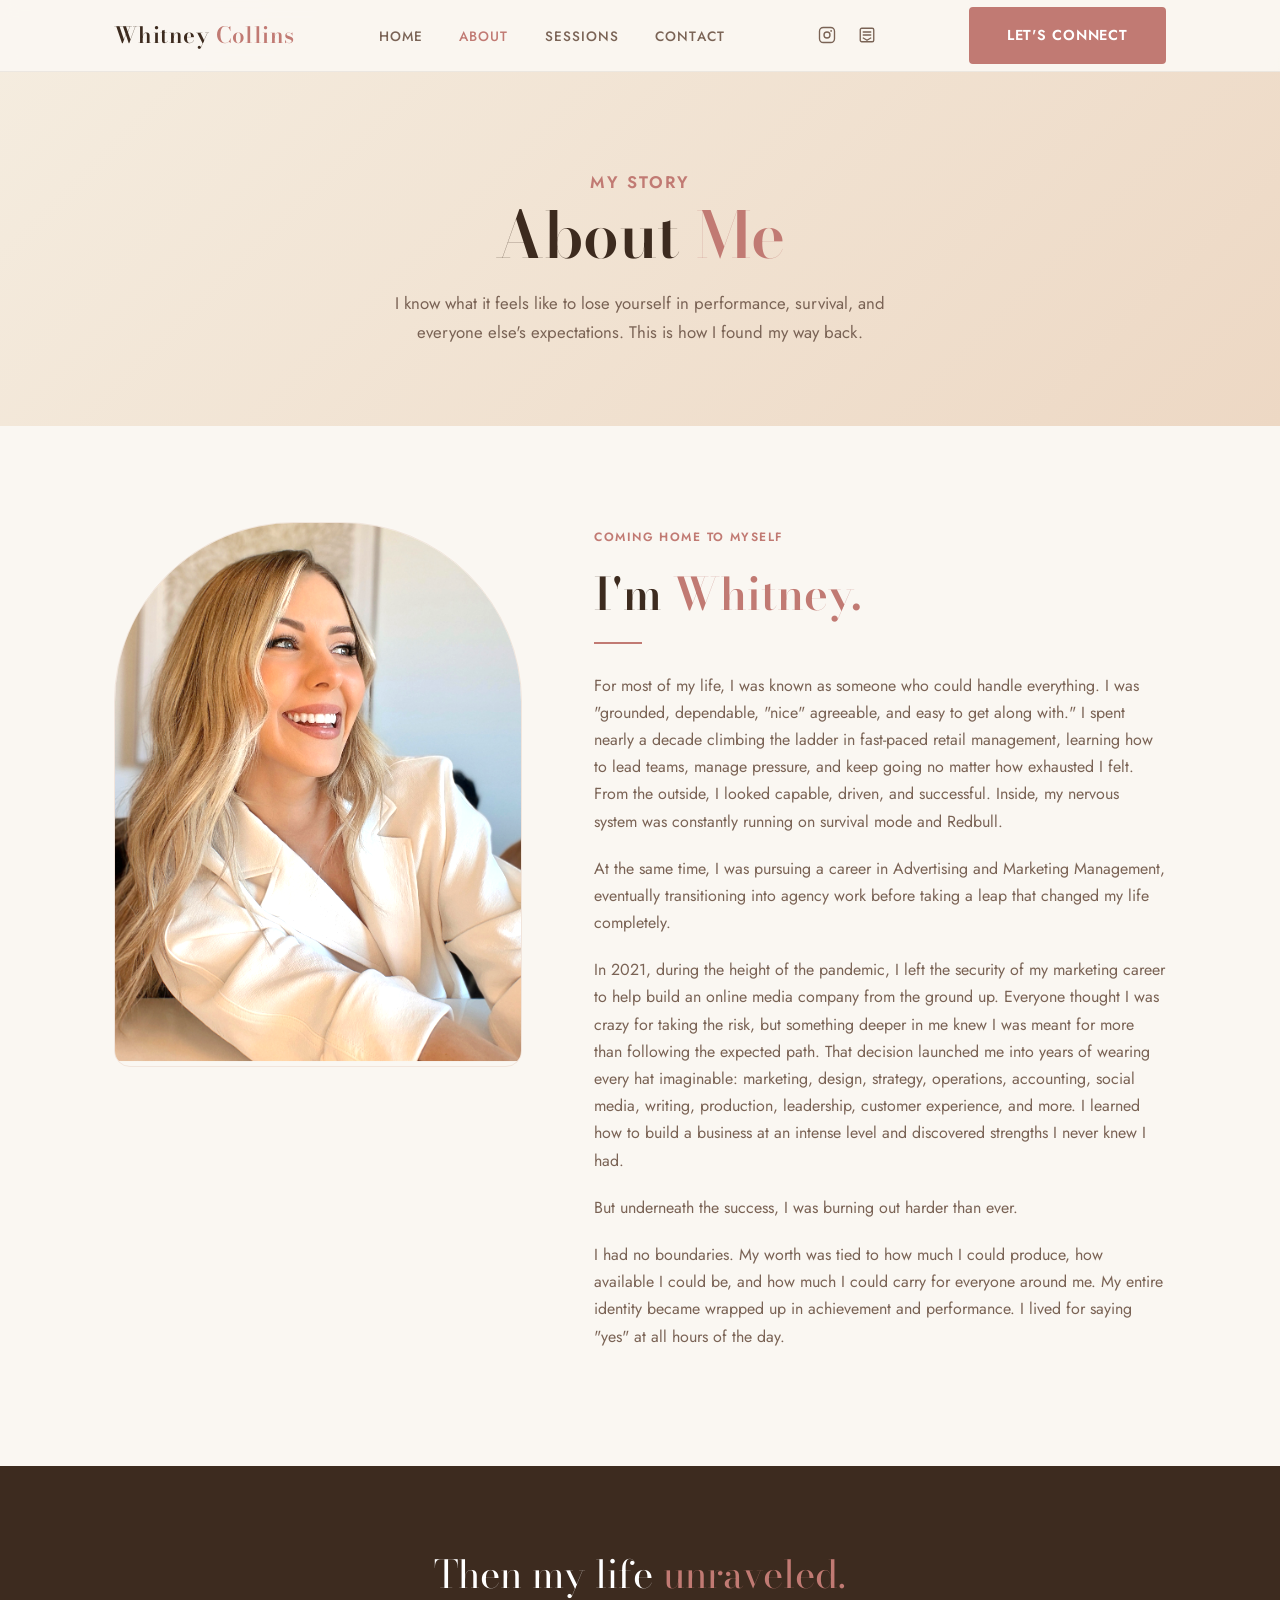
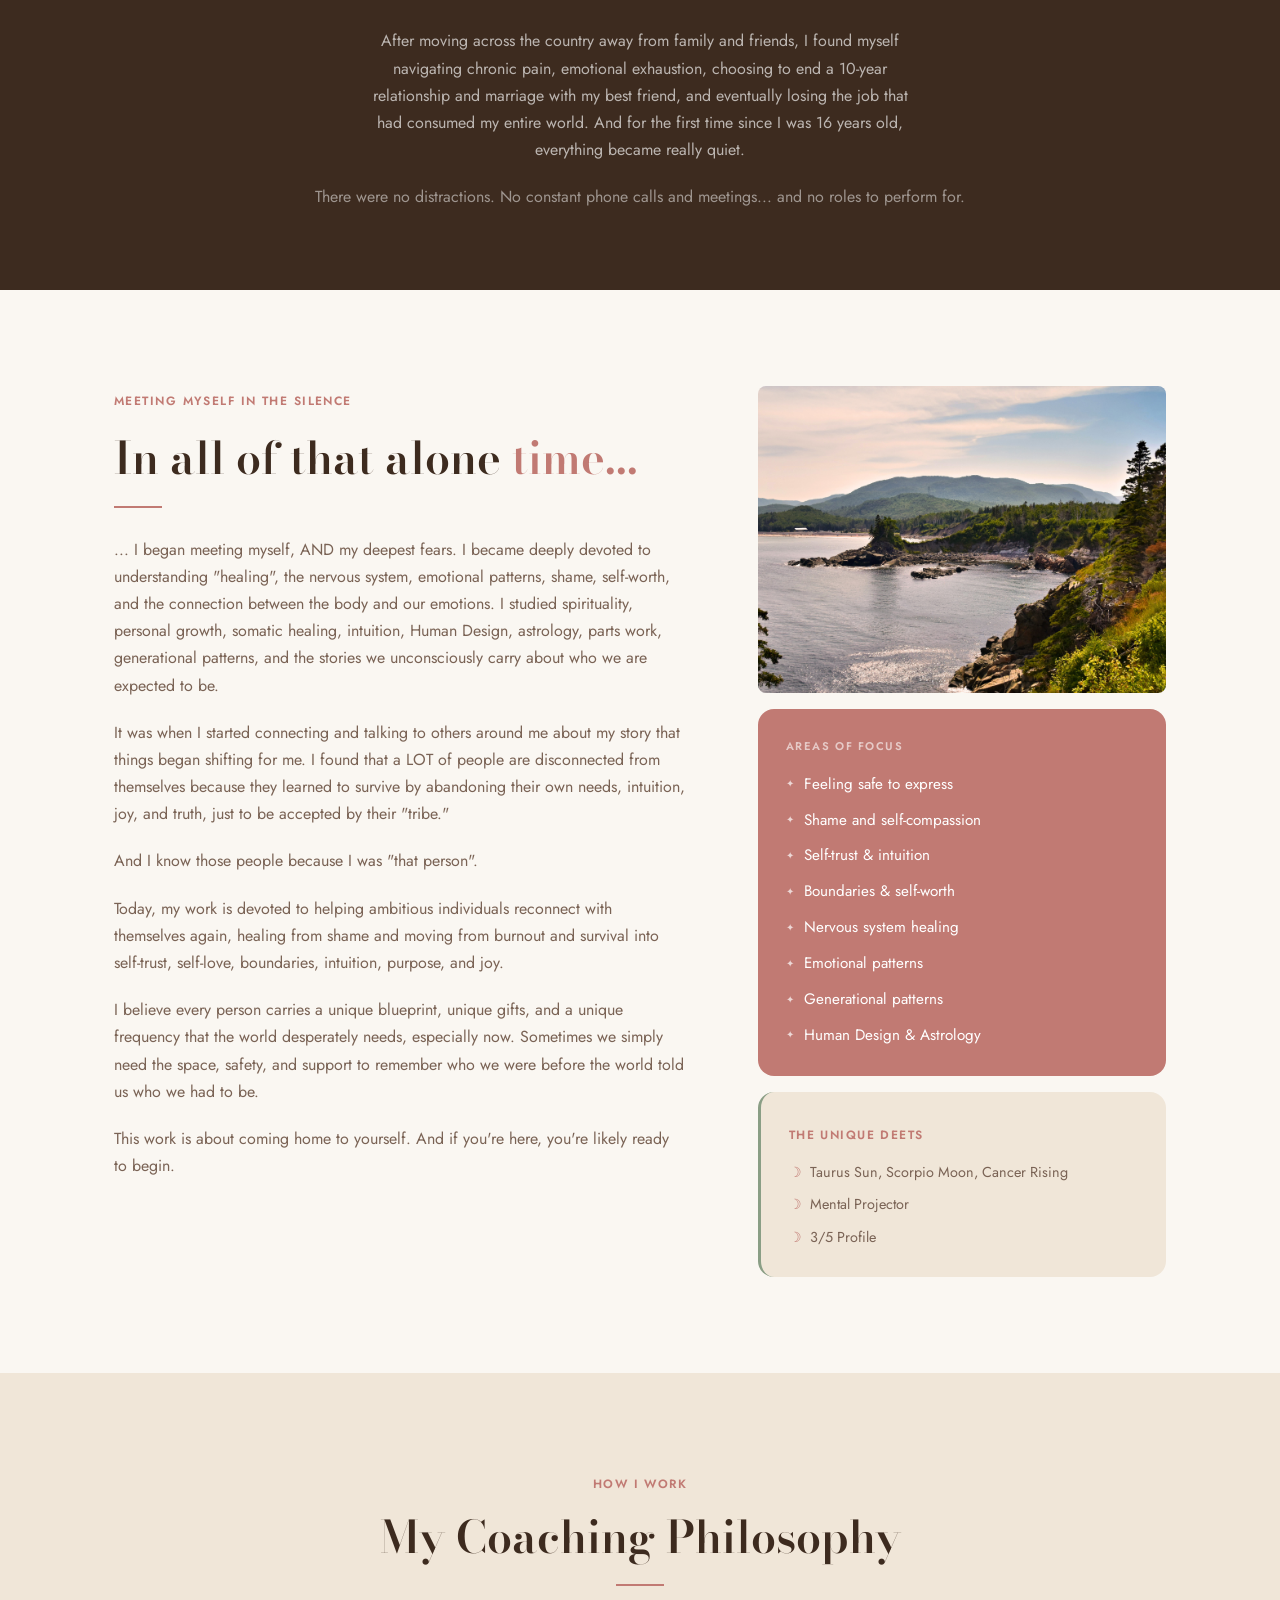
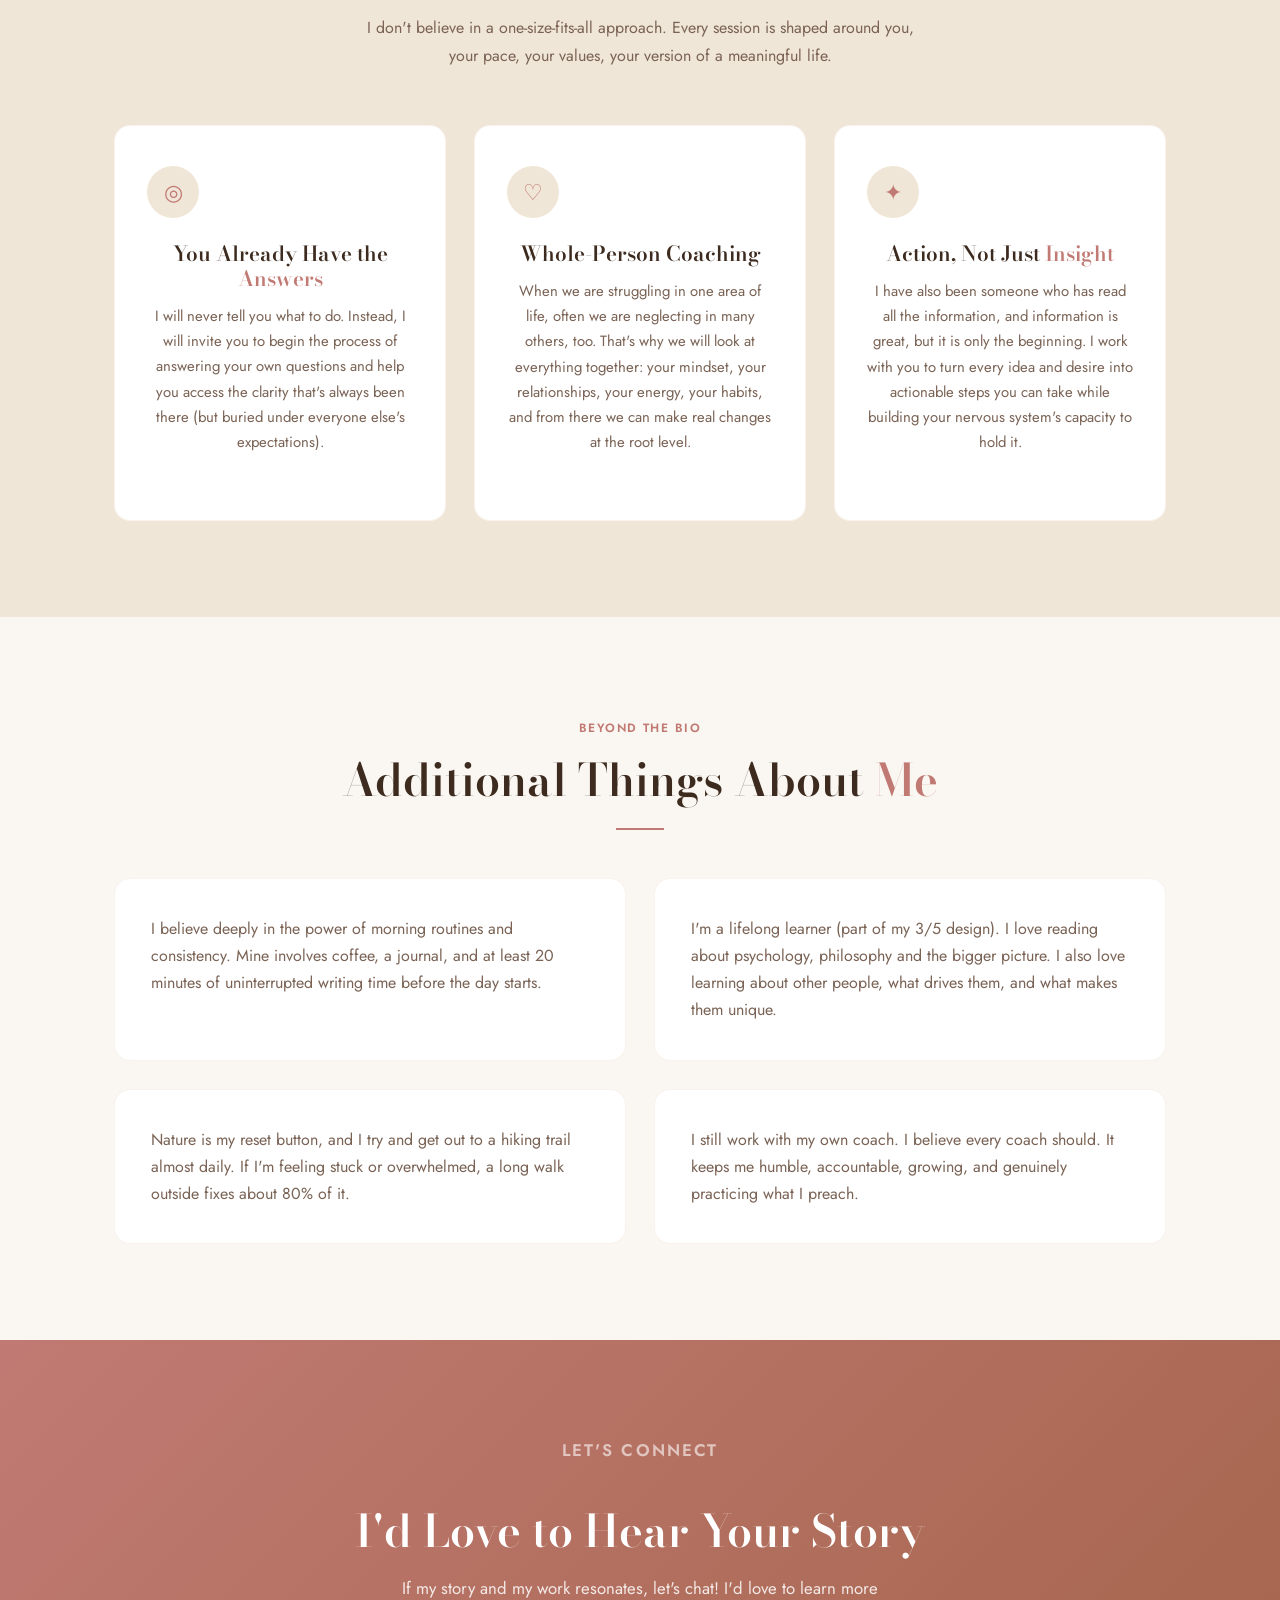
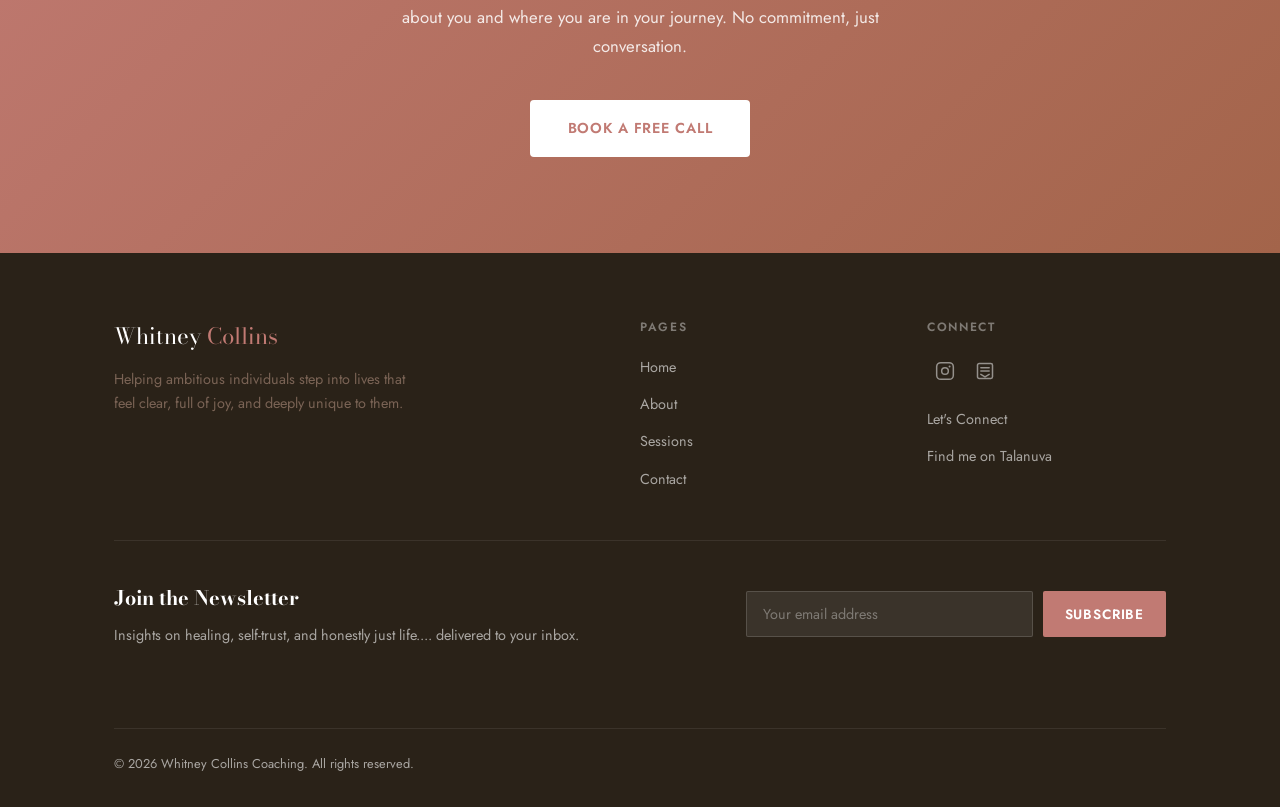
==== commit b58d7b96: "Remove password protection from all pages Co-Authored-By: Claude Sonnet 4.6 <noreply@anthropic.com>" ====
--- a/about.html
+++ b/about.html
@@ -11,7 +11,7 @@
   <link rel="stylesheet" href="style.css" />
 </head>
 <body>
-  <script>if (localStorage.getItem('wc_auth') !== 'granted') window.location.href = 'password.html';</script>
+
 
   <!-- NAV -->
   <nav class="nav">
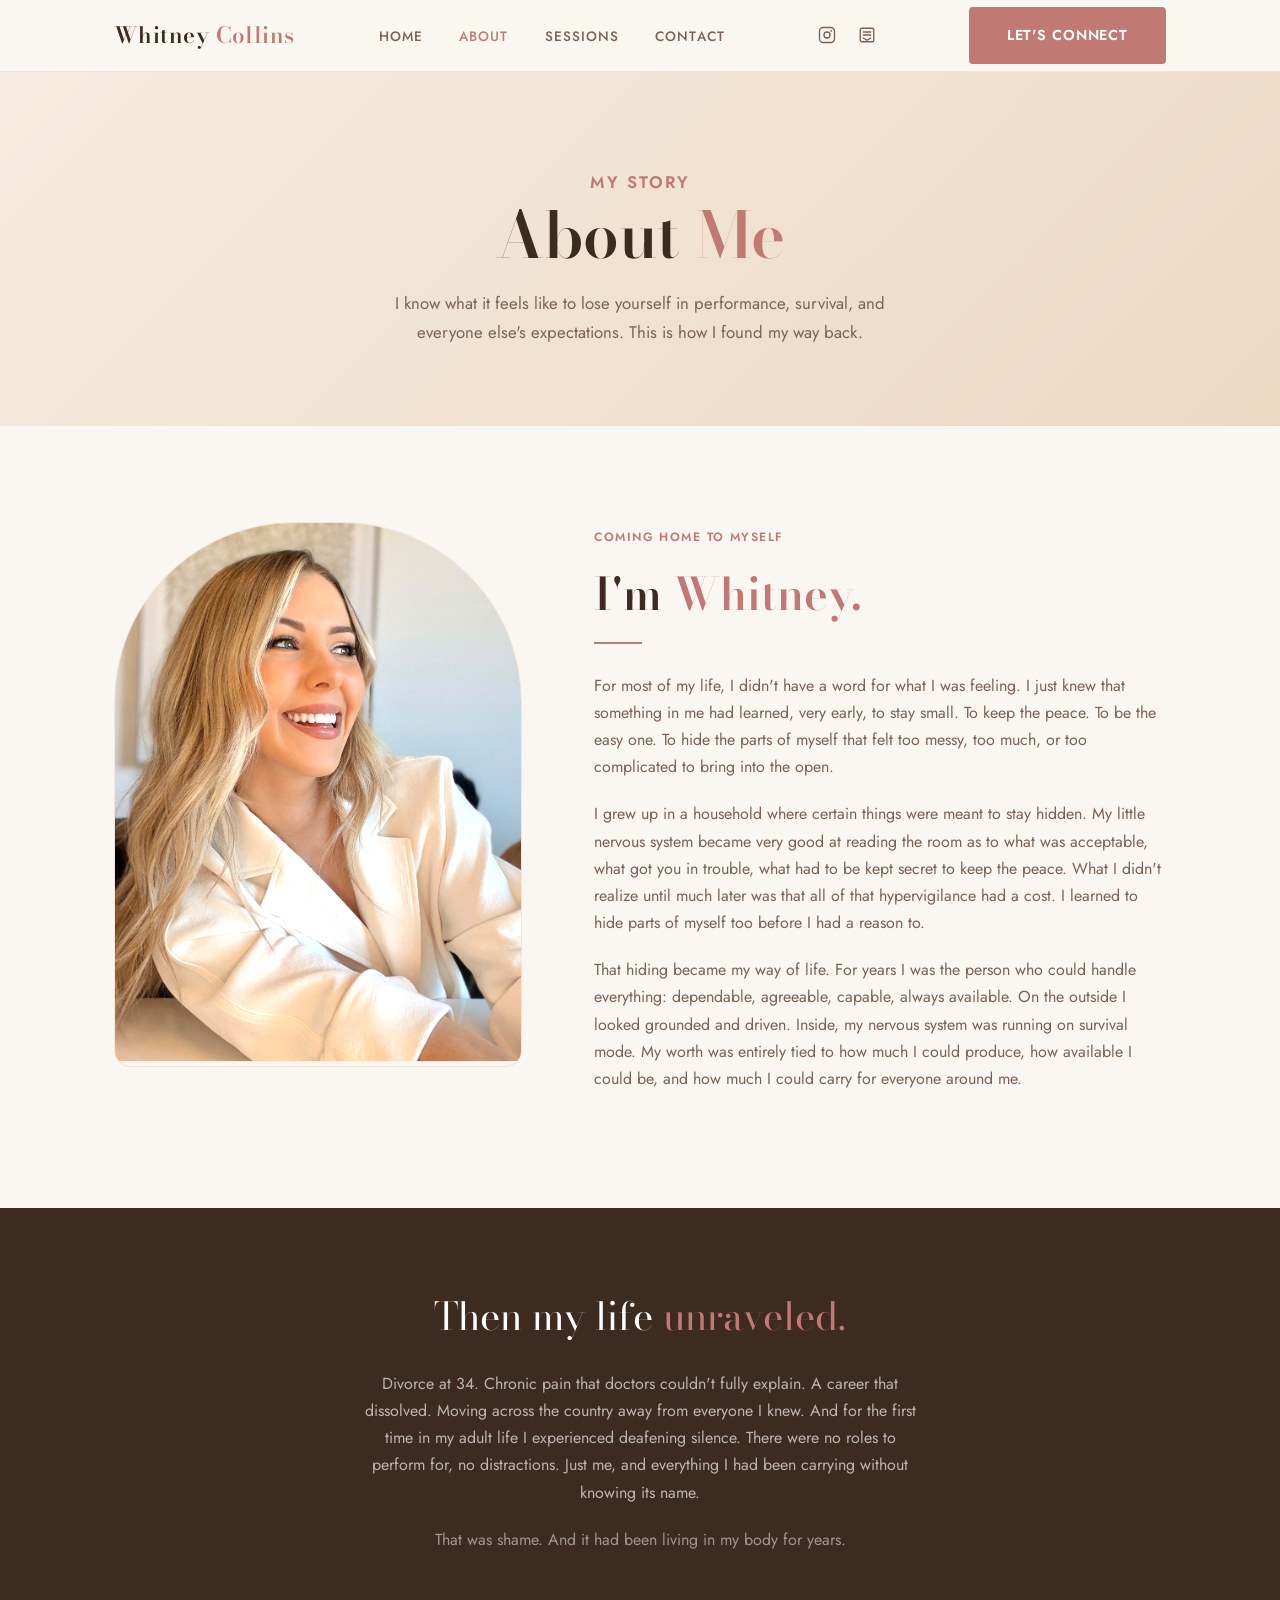
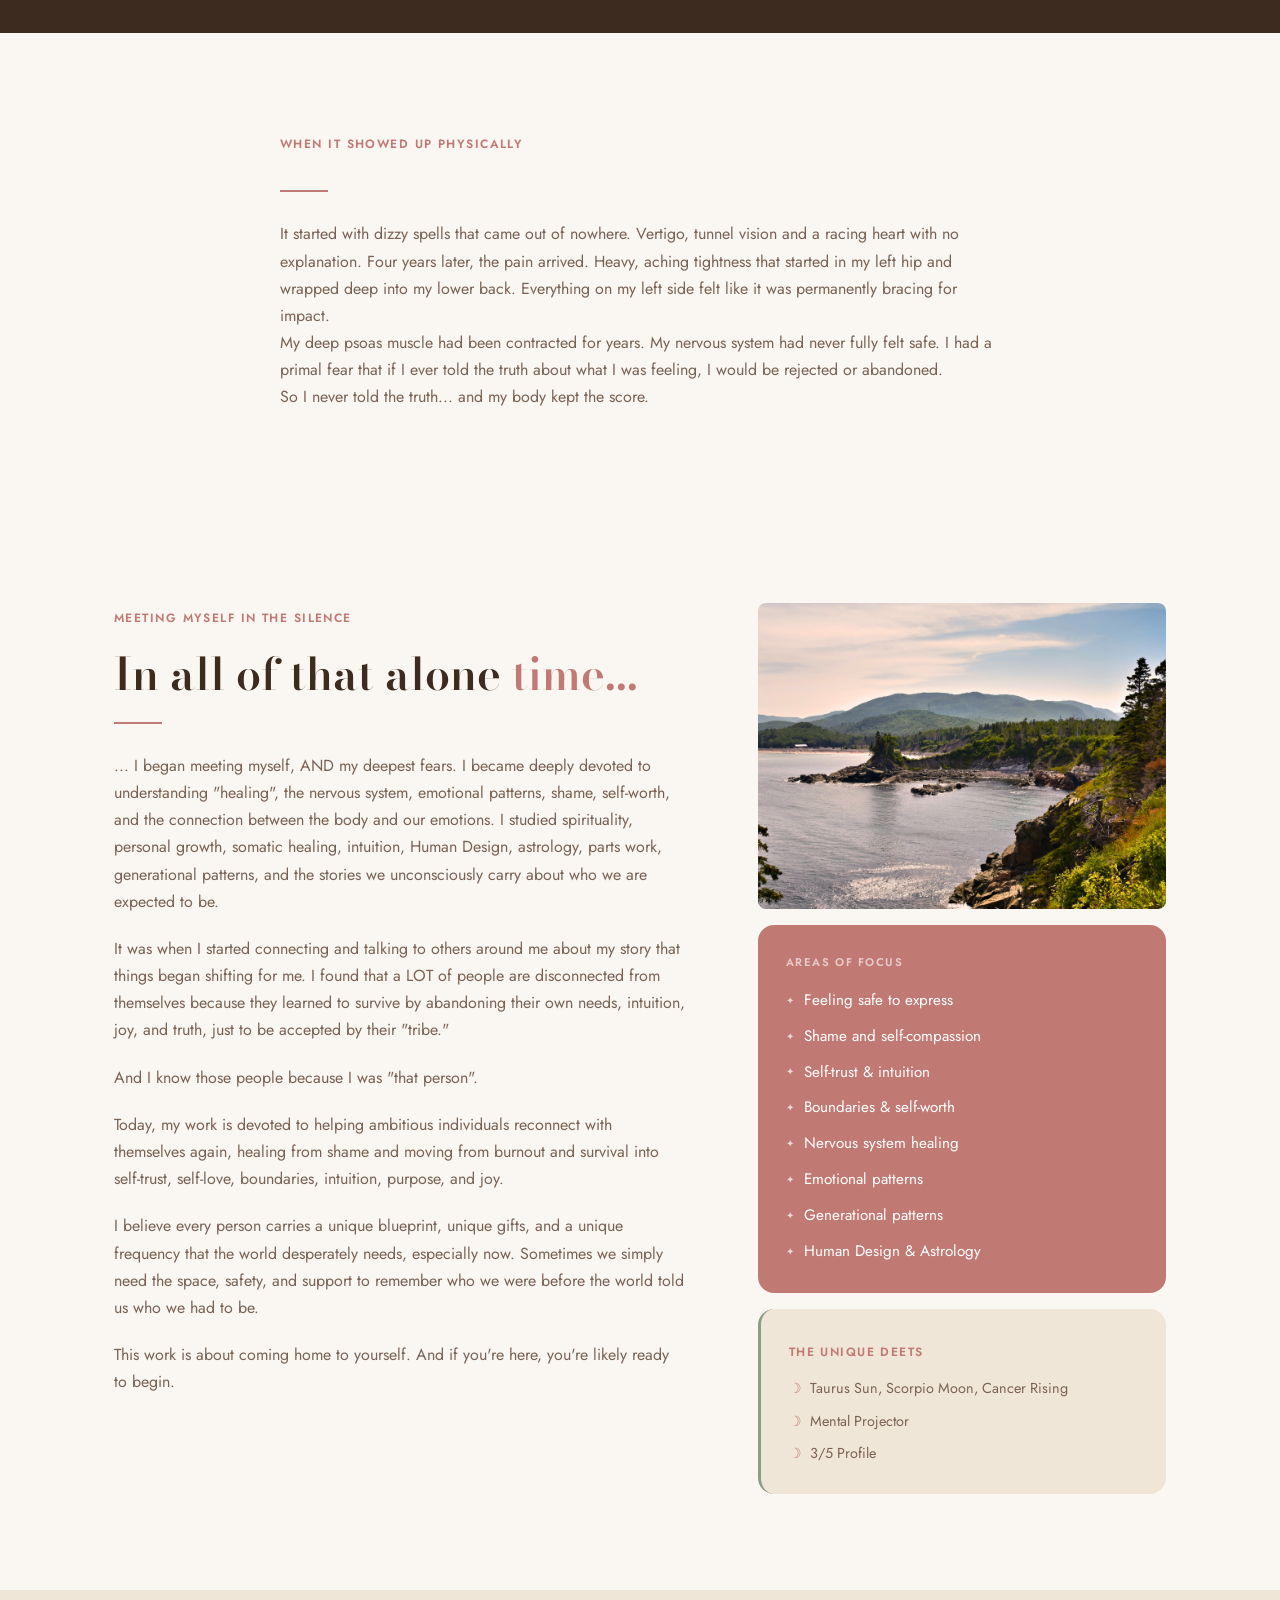
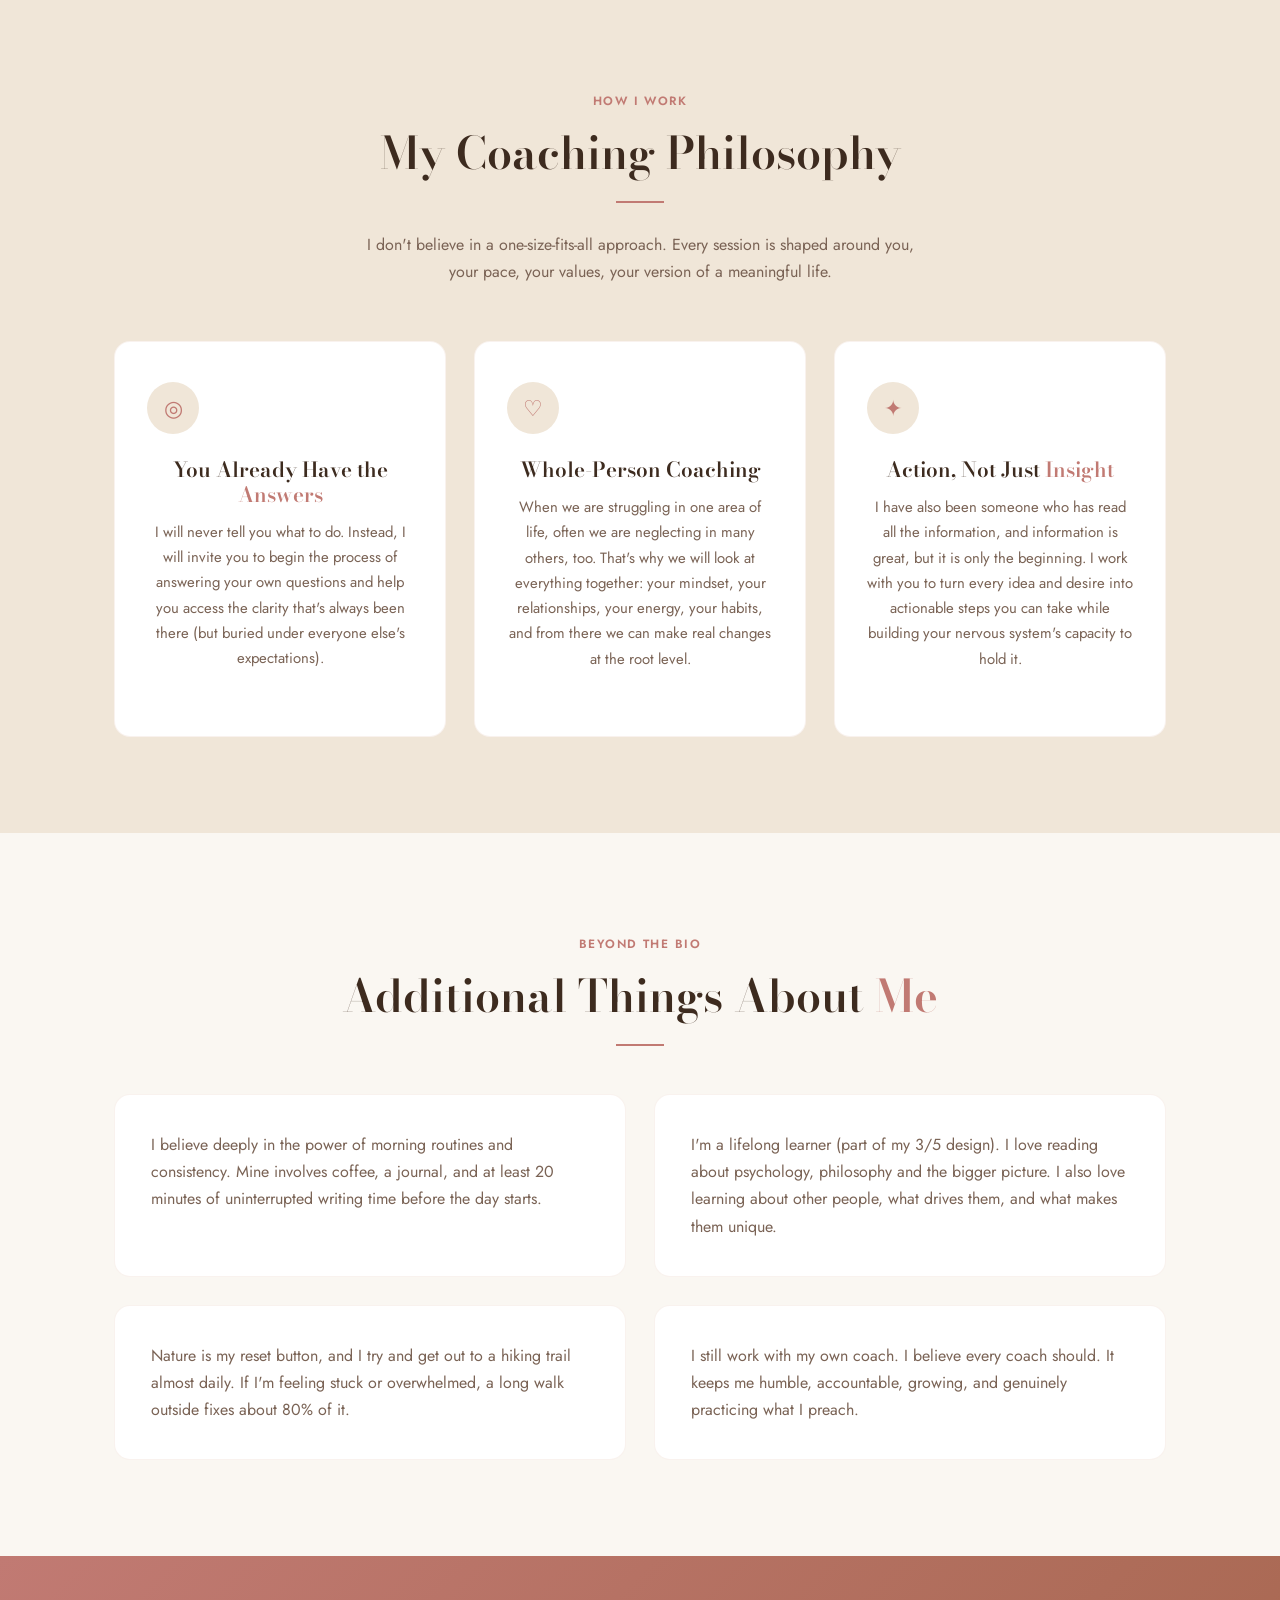
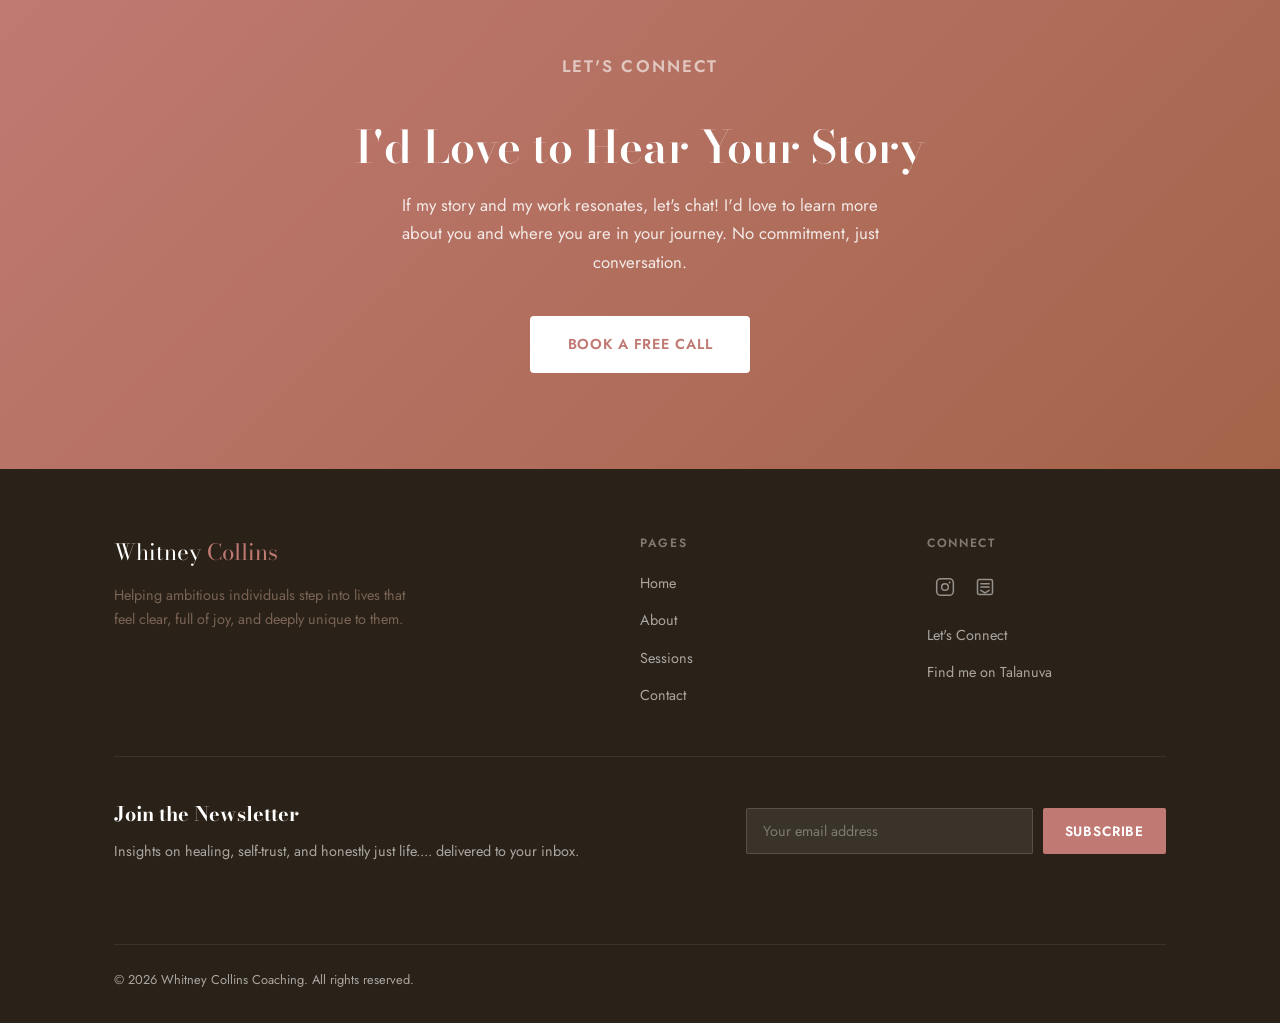
==== commit 7770ecca: "Rewrite About story: shame-work intro, unraveling callout, add physical-symptoms section Co-Authored" ====
--- a/about.html
+++ b/about.html
@@ -58,11 +58,9 @@
           <p class="tag">Coming Home to Myself</p>
           <h2>I'm <span style="color:var(--terra)">Whitney.</span></h2>
           <div class="divider"></div>
-          <p>For most of my life, I was known as someone who could handle everything. I was "grounded, dependable, "nice" agreeable, and easy to get along with." I spent nearly a decade climbing the ladder in fast-paced retail management, learning how to lead teams, manage pressure, and keep going no matter how exhausted I felt. From the outside, I looked capable, driven, and successful. Inside, my nervous system was constantly running on survival mode and Redbull.</p>
-          <p>At the same time, I was pursuing a career in Advertising and Marketing Management, eventually transitioning into agency work before taking a leap that changed my life completely.</p>
-          <p>In 2021, during the height of the pandemic, I left the security of my marketing career to help build an online media company from the ground up. Everyone thought I was crazy for taking the risk, but something deeper in me knew I was meant for more than following the expected path. That decision launched me into years of wearing every hat imaginable: marketing, design, strategy, operations, accounting, social media, writing, production, leadership, customer experience, and more. I learned how to build a business at an intense level and discovered strengths I never knew I had.</p>
-          <p>But underneath the success, I was burning out harder than ever.</p>
-          <p>I had no boundaries. My worth was tied to how much I could produce, how available I could be, and how much I could carry for everyone around me. My entire identity became wrapped up in achievement and performance. I lived for saying "yes" at all hours of the day.</p>
+          <p>For most of my life, I didn't have a word for what I was feeling. I just knew that something in me had learned, very early, to stay small. To keep the peace. To be the easy one. To hide the parts of myself that felt too messy, too much, or too complicated to bring into the open.</p>
+          <p>I grew up in a household where certain things were meant to stay hidden. My little nervous system became very good at reading the room as to what was acceptable, what got you in trouble, what had to be kept secret to keep the peace. What I didn't realize until much later was that all of that hypervigilance had a cost. I learned to hide parts of myself too before I had a reason to.</p>
+          <p>That hiding became my way of life. For years I was the person who could handle everything: dependable, agreeable, capable, always available. On the outside I looked grounded and driven. Inside, my nervous system was running on survival mode. My worth was entirely tied to how much I could produce, how available I could be, and how much I could carry for everyone around me.</p>
         </div>
       </div>
     </div>
@@ -73,10 +71,23 @@
   <div class="about-pull-quote">
     <div class="about-pull-quote__inner">
       <blockquote>Then my life <span style="color:var(--terra)">unraveled.</span></blockquote>
-      <p style="color:rgba(255,255,255,.65);max-width:560px;margin:0 auto;">After moving across the country away from family and friends, I found myself navigating chronic pain, emotional exhaustion, choosing to end a 10-year relationship and marriage with my best friend, and eventually losing the job that had consumed my entire world. And for the first time since I was 16 years old, everything became really quiet.</p>
-      <p style="color:rgba(255,255,255,.5);margin-top:20px;">There were no distractions. No constant phone calls and meetings... and no roles to perform for.</p>
+      <p style="color:rgba(255,255,255,.65);max-width:560px;margin:0 auto;">Divorce at 34. Chronic pain that doctors couldn't fully explain. A career that dissolved. Moving across the country away from everyone I knew. And for the first time in my adult life I experienced deafening silence. There were no roles to perform for, no distractions. Just me, and everything I had been carrying without knowing its name.</p>
+      <p style="color:rgba(255,255,255,.5);margin-top:20px;">That was shame. And it had been living in my body for years.</p>
     </div>
   </div>
+
+  <!-- WHEN IT SHOWED UP PHYSICALLY -->
+  <section class="section">
+    <div class="container">
+      <div style="max-width:720px;margin:0 auto;">
+        <p class="tag">When It Showed Up Physically</p>
+        <div class="divider"></div>
+        <p>It started with dizzy spells that came out of nowhere. Vertigo, tunnel vision and a racing heart with no explanation. Four years later, the pain arrived. Heavy, aching tightness that started in my left hip and wrapped deep into my lower back. Everything on my left side felt like it was permanently bracing for impact.</p>
+        <p>My deep psoas muscle had been contracted for years. My nervous system had never fully felt safe. I had a primal fear that if I ever told the truth about what I was feeling, I would be rejected or abandoned.</p>
+        <p>So I never told the truth... and my body kept the score.</p>
+      </div>
+    </div>
+  </section>
 
   <!-- ACT 3: The Healing -->
   <section class="section">
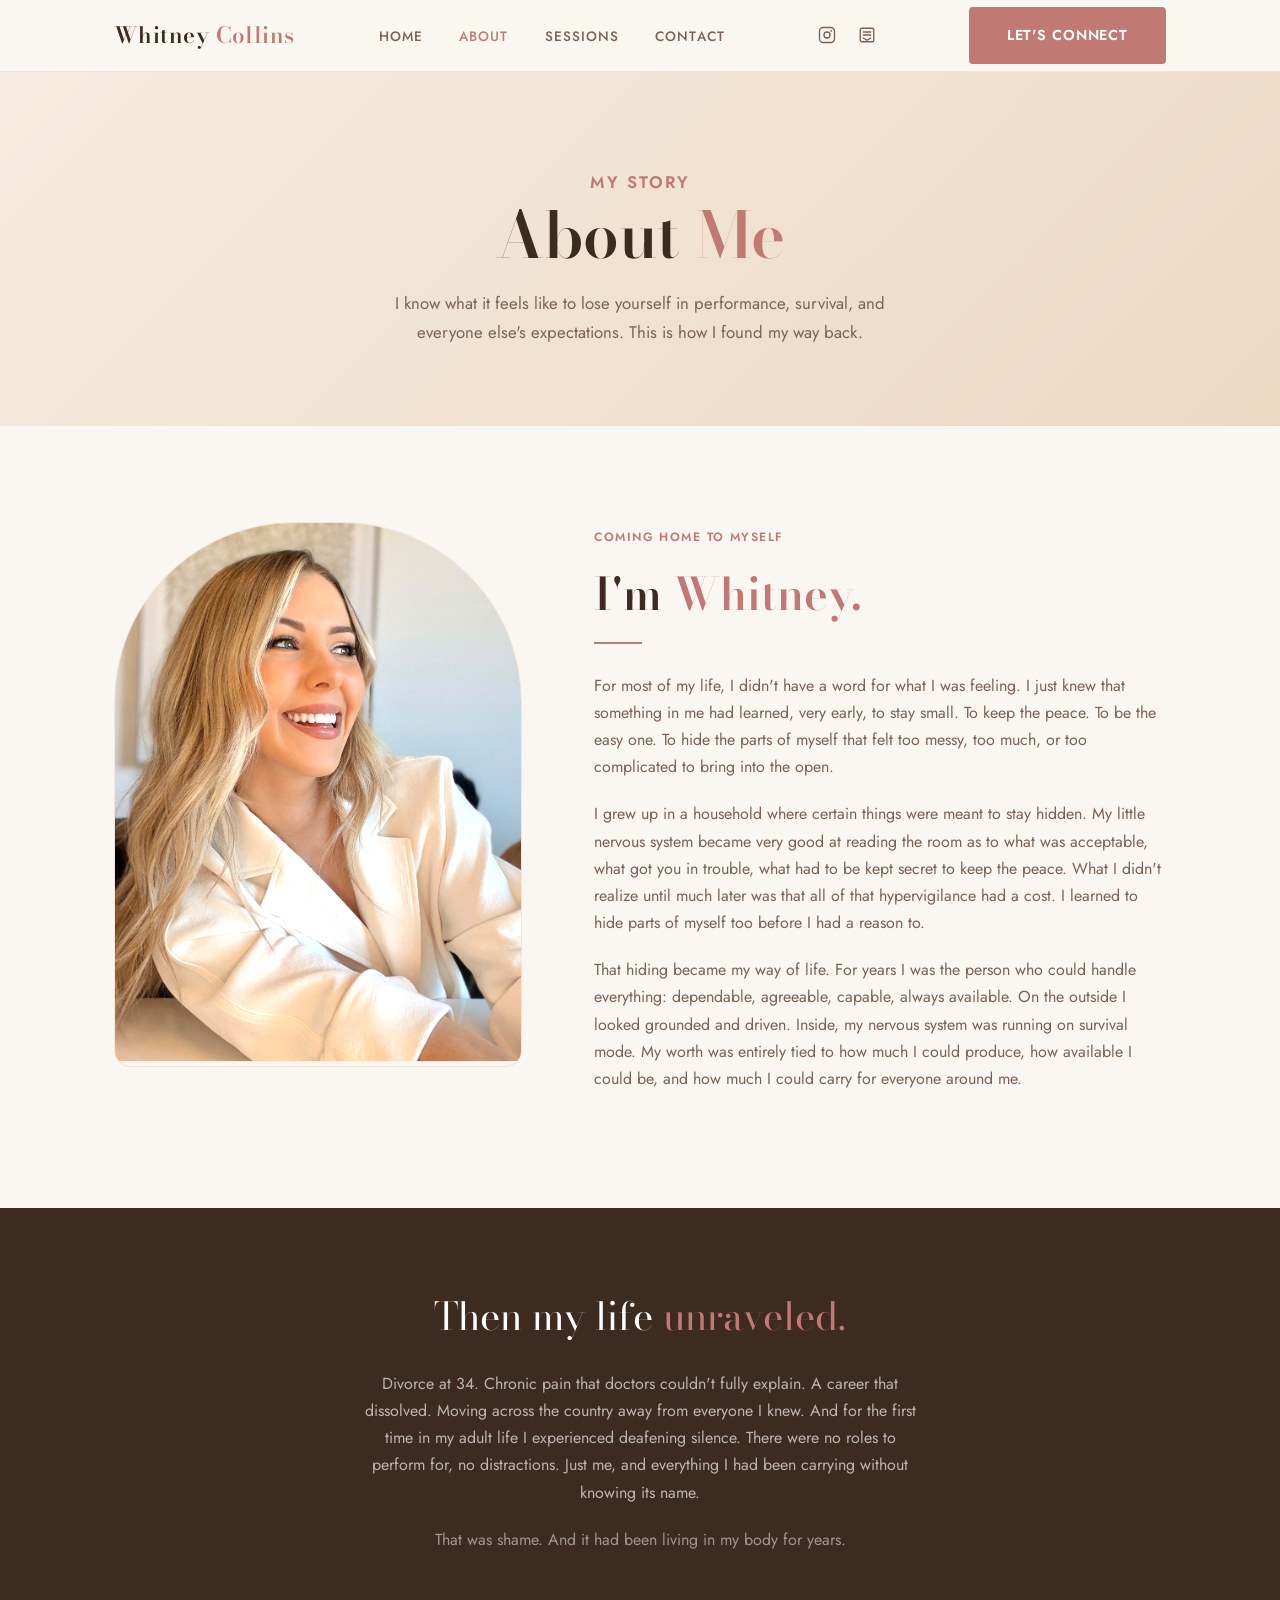
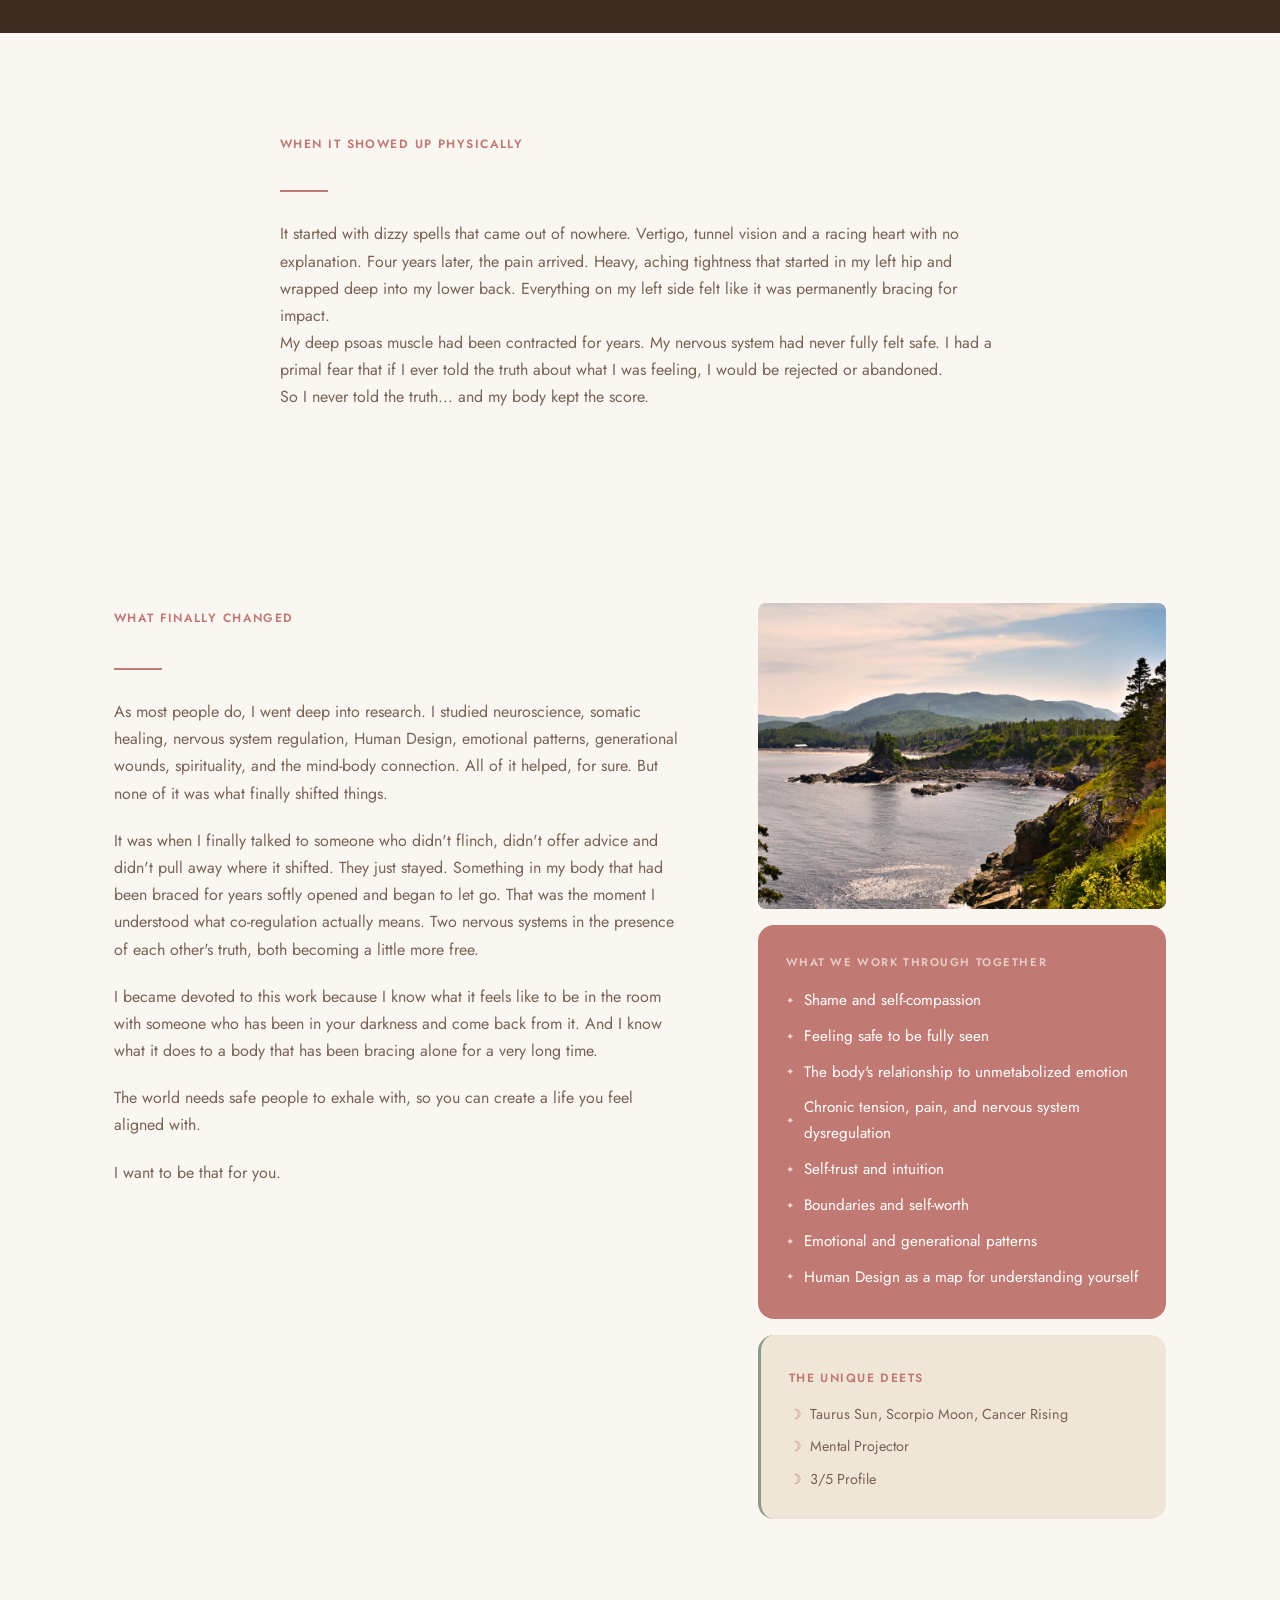
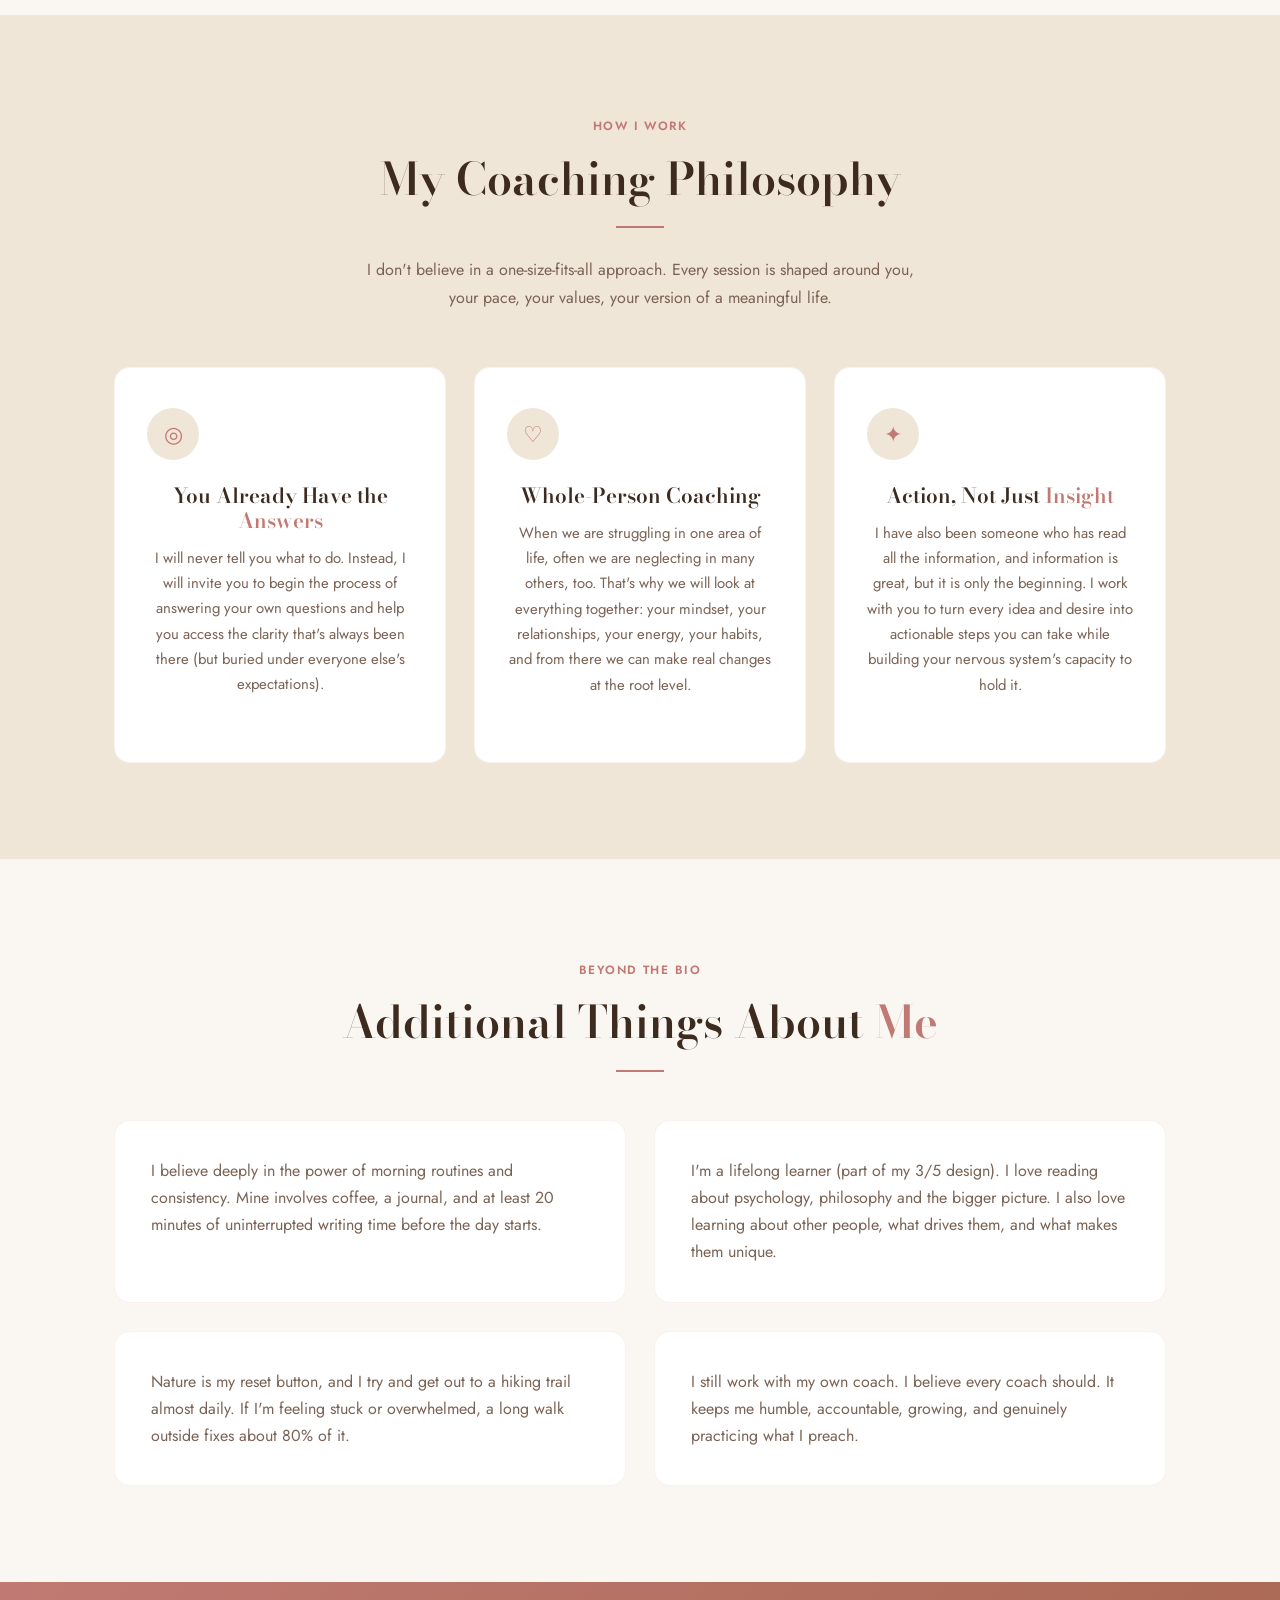
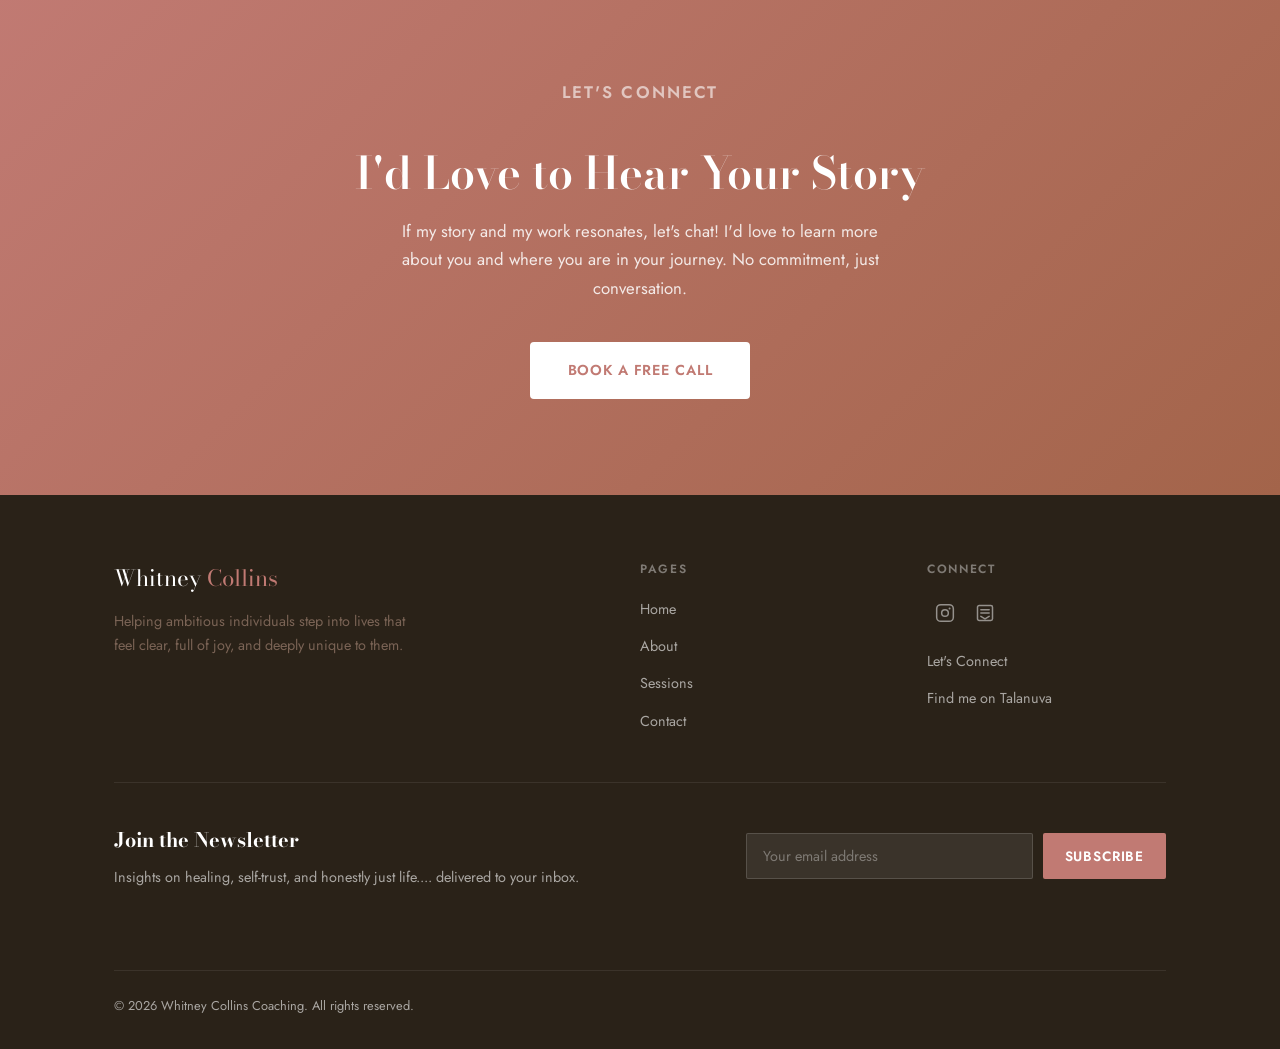
==== commit aa5bbe17: "Replace silence section with 'What Finally Changed'; update focus list Co-Authored-By: Claude Fable " ====
--- a/about.html
+++ b/about.html
@@ -94,15 +94,13 @@
     <div class="container">
       <div class="about-act3">
         <div class="about-text">
-          <p class="tag">Meeting Myself in the Silence</p>
-          <h2>In all of that alone <span style="color:var(--terra)">time...</span></h2>
+          <p class="tag">What Finally Changed</p>
           <div class="divider"></div>
-          <p>... I began meeting myself, AND my deepest fears. I became deeply devoted to understanding "healing", the nervous system, emotional patterns, shame, self-worth, and the connection between the body and our emotions. I studied spirituality, personal growth, somatic healing, intuition, Human Design, astrology, parts work, generational patterns, and the stories we unconsciously carry about who we are expected to be.</p>
-          <p>It was when I started connecting and talking to others around me about my story that things began shifting for me. I found that a LOT of people are disconnected from themselves because they learned to survive by abandoning their own needs, intuition, joy, and truth, just to be accepted by their "tribe."</p>
-          <p>And I know those people because I was "that person".</p>
-          <p>Today, my work is devoted to helping ambitious individuals reconnect with themselves again, healing from shame and moving from burnout and survival into self-trust, self-love, boundaries, intuition, purpose, and joy.</p>
-          <p>I believe every person carries a unique blueprint, unique gifts, and a unique frequency that the world desperately needs, especially now. Sometimes we simply need the space, safety, and support to remember who we were before the world told us who we had to be.</p>
-          <p>This work is about coming home to yourself. And if you're here, you're likely ready to begin.</p>
+          <p>As most people do, I went deep into research. I studied neuroscience, somatic healing, nervous system regulation, Human Design, emotional patterns, generational wounds, spirituality, and the mind-body connection. All of it helped, for sure. But none of it was what finally shifted things.</p>
+          <p>It was when I finally talked to someone who didn't flinch, didn't offer advice and didn't pull away where it shifted. They just stayed. Something in my body that had been braced for years softly opened and began to let go. That was the moment I understood what co-regulation actually means. Two nervous systems in the presence of each other's truth, both becoming a little more free.</p>
+          <p>I became devoted to this work because I know what it feels like to be in the room with someone who has been in your darkness and come back from it. And I know what it does to a body that has been bracing alone for a very long time.</p>
+          <p>The world needs safe people to exhale with, so you can create a life you feel aligned with.</p>
+          <p>I want to be that for you.</p>
         </div>
         <div class="about-act3__aside">
           <!-- PHOTO SWAP: a close-up detail shot — hands on a journal, tea, open book, or something grounding. Replace below. -->
@@ -110,16 +108,16 @@
           <img src="detail-flatlay.png" alt="" style="width:100%;aspect-ratio:4/3;object-fit:cover;object-position:center;border-radius:8px;" />
 
           <div class="about-themes">
-            <p class="about-themes__label">Areas of Focus</p>
+            <p class="about-themes__label">What We Work Through Together</p>
             <ul class="about-themes__list">
-              <li>Feeling safe to express</li>
               <li>Shame and self-compassion</li>
-              <li>Self-trust &amp; intuition</li>
-              <li>Boundaries &amp; self-worth</li>
-              <li>Nervous system healing</li>
-              <li>Emotional patterns</li>
-              <li>Generational patterns</li>
-              <li>Human Design &amp; Astrology</li>
+              <li>Feeling safe to be fully seen</li>
+              <li>The body's relationship to unmetabolized emotion</li>
+              <li>Chronic tension, pain, and nervous system dysregulation</li>
+              <li>Self-trust and intuition</li>
+              <li>Boundaries and self-worth</li>
+              <li>Emotional and generational patterns</li>
+              <li>Human Design as a map for understanding yourself</li>
             </ul>
           </div>
           <div class="about-aside-card" style="background:var(--warm-light);border-left-color:var(--sage);">
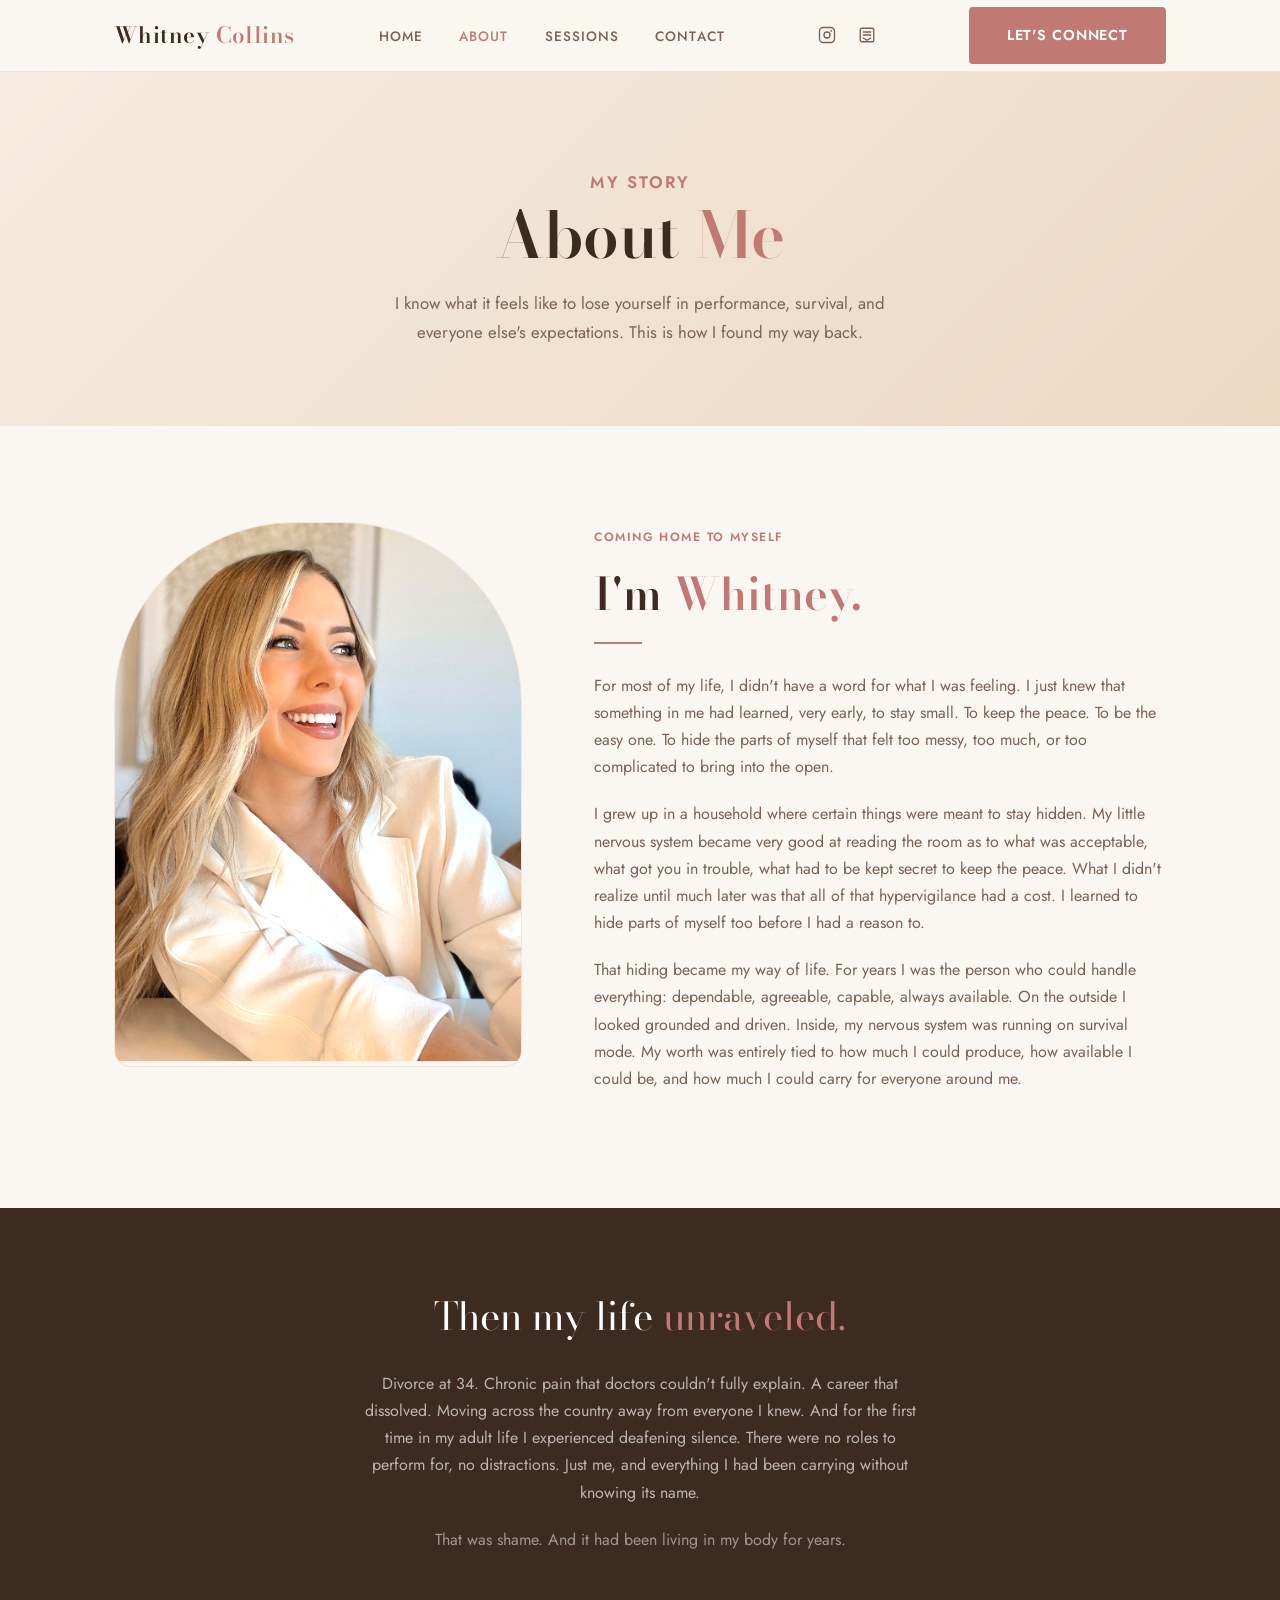
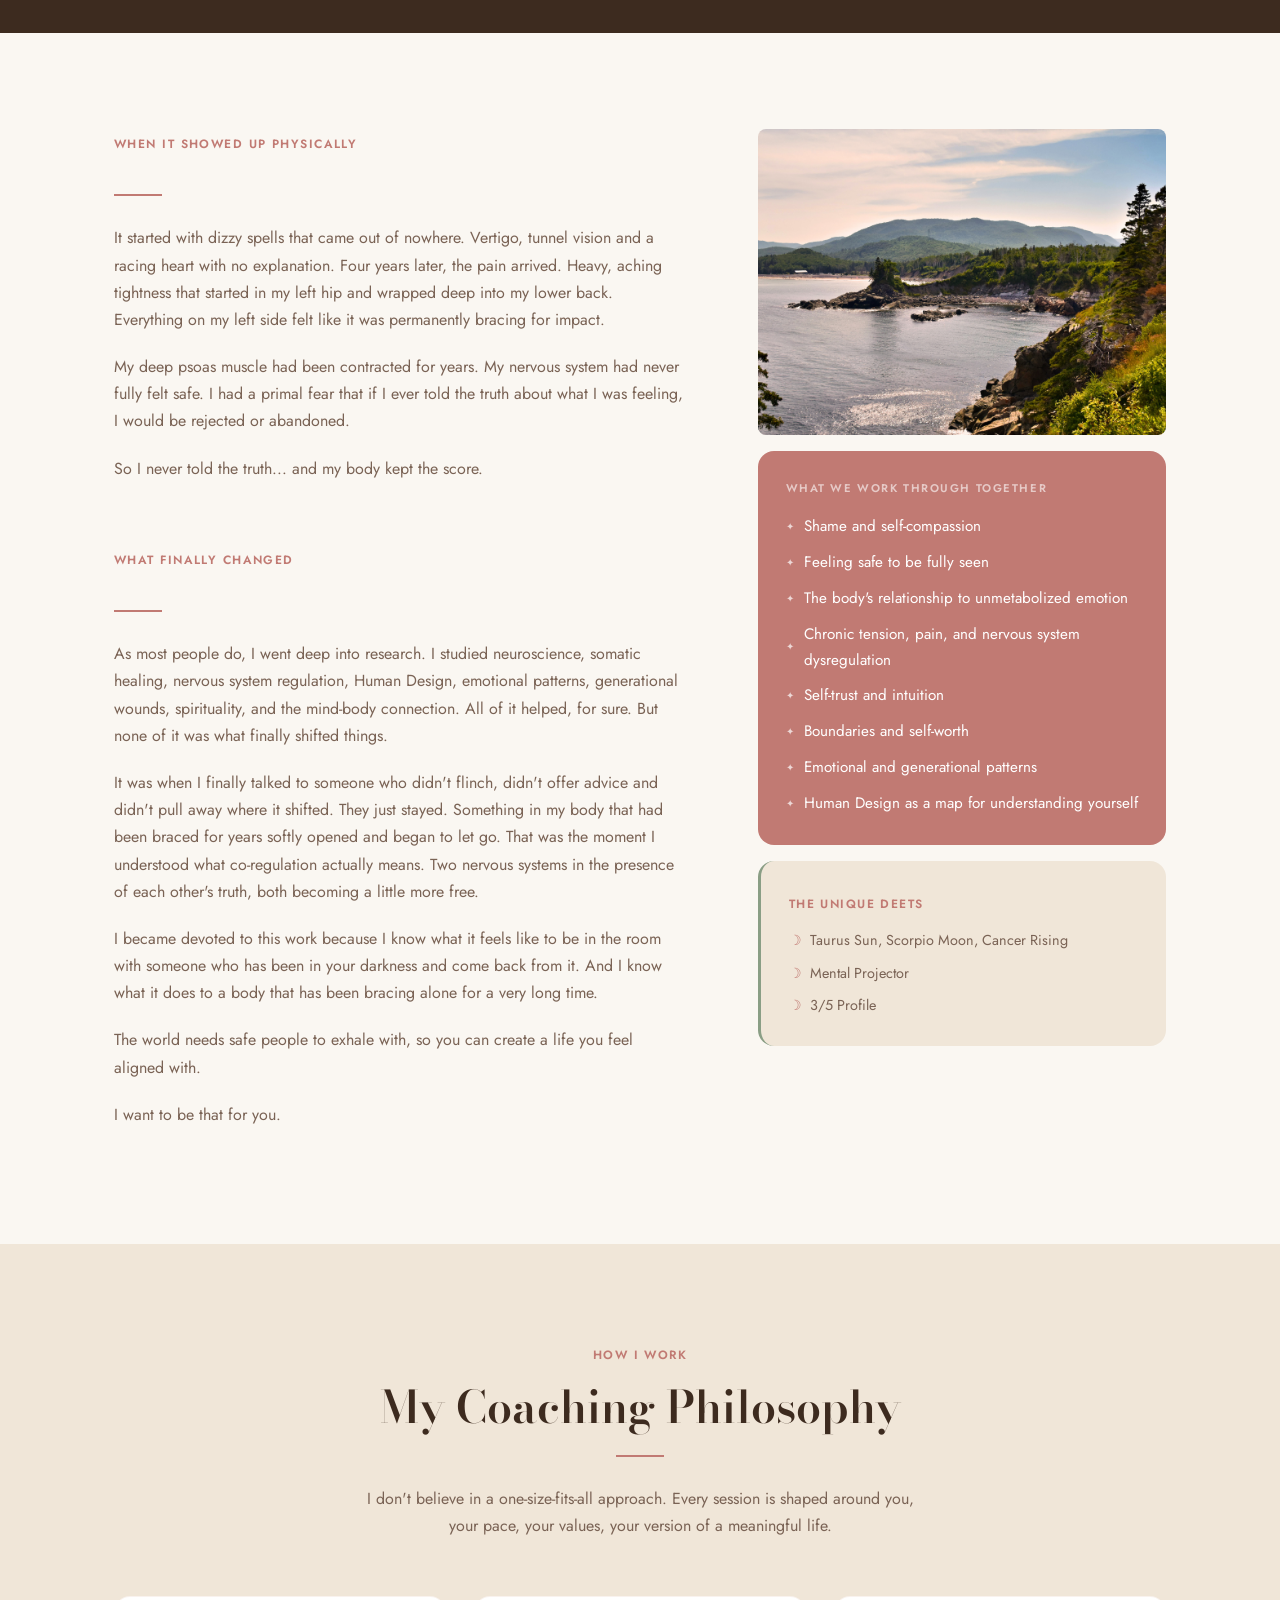
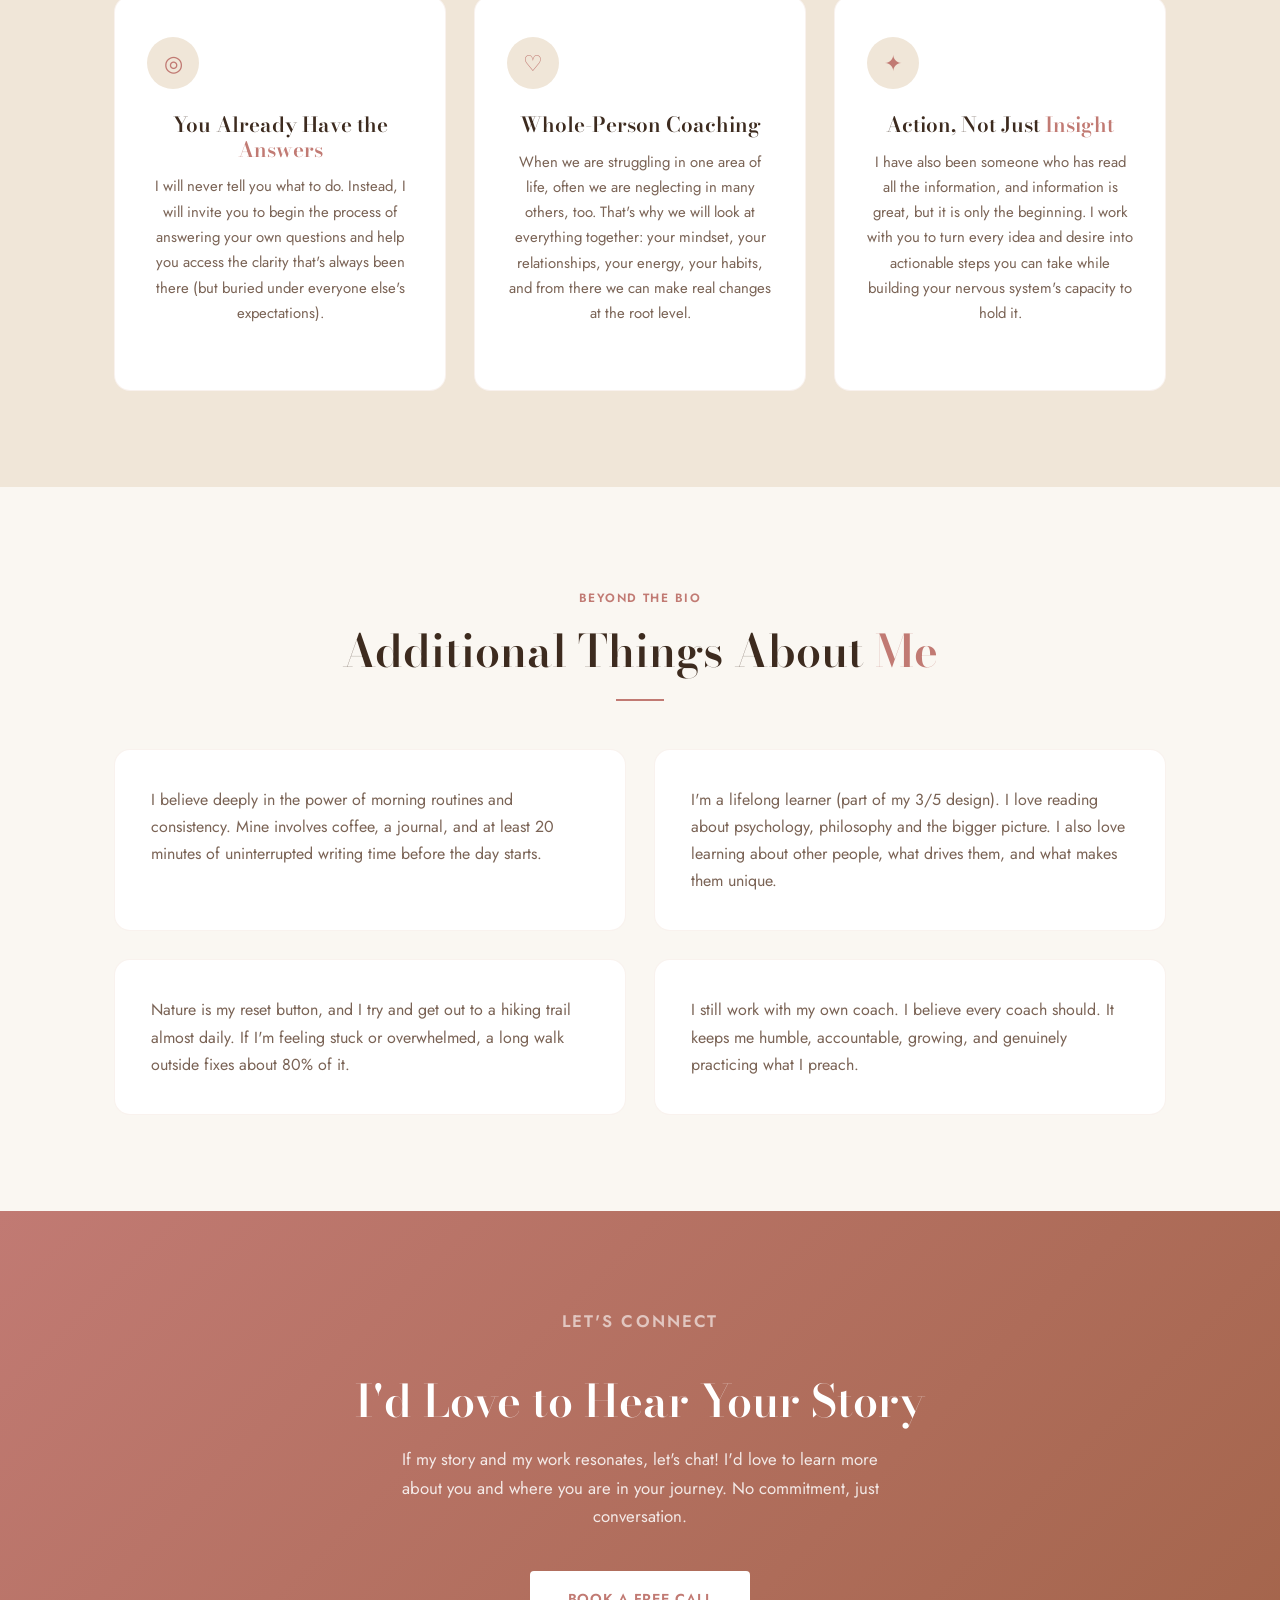
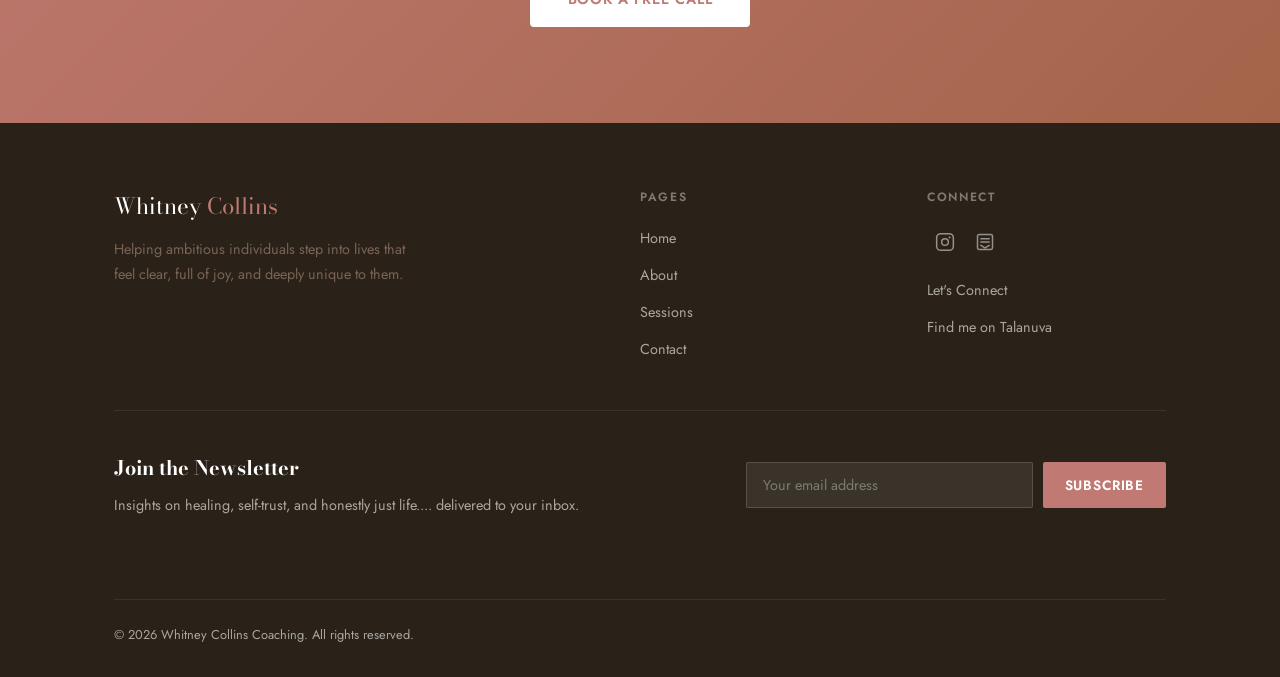
==== commit edd9c949: "Merge physical-symptoms into healing section so aside images sit under callout Co-Authored-By: Claud" ====
--- a/about.html
+++ b/about.html
@@ -76,25 +76,17 @@
     </div>
   </div>
 
-  <!-- WHEN IT SHOWED UP PHYSICALLY -->
-  <section class="section">
-    <div class="container">
-      <div style="max-width:720px;margin:0 auto;">
-        <p class="tag">When It Showed Up Physically</p>
-        <div class="divider"></div>
-        <p>It started with dizzy spells that came out of nowhere. Vertigo, tunnel vision and a racing heart with no explanation. Four years later, the pain arrived. Heavy, aching tightness that started in my left hip and wrapped deep into my lower back. Everything on my left side felt like it was permanently bracing for impact.</p>
-        <p>My deep psoas muscle had been contracted for years. My nervous system had never fully felt safe. I had a primal fear that if I ever told the truth about what I was feeling, I would be rejected or abandoned.</p>
-        <p>So I never told the truth... and my body kept the score.</p>
-      </div>
-    </div>
-  </section>
-
   <!-- ACT 3: The Healing -->
   <section class="section">
     <div class="container">
       <div class="about-act3">
         <div class="about-text">
-          <p class="tag">What Finally Changed</p>
+          <p class="tag">When It Showed Up Physically</p>
+          <div class="divider"></div>
+          <p>It started with dizzy spells that came out of nowhere. Vertigo, tunnel vision and a racing heart with no explanation. Four years later, the pain arrived. Heavy, aching tightness that started in my left hip and wrapped deep into my lower back. Everything on my left side felt like it was permanently bracing for impact.</p>
+          <p>My deep psoas muscle had been contracted for years. My nervous system had never fully felt safe. I had a primal fear that if I ever told the truth about what I was feeling, I would be rejected or abandoned.</p>
+          <p>So I never told the truth... and my body kept the score.</p>
+          <p class="tag" style="margin-top:48px;">What Finally Changed</p>
           <div class="divider"></div>
           <p>As most people do, I went deep into research. I studied neuroscience, somatic healing, nervous system regulation, Human Design, emotional patterns, generational wounds, spirituality, and the mind-body connection. All of it helped, for sure. But none of it was what finally shifted things.</p>
           <p>It was when I finally talked to someone who didn't flinch, didn't offer advice and didn't pull away where it shifted. They just stayed. Something in my body that had been braced for years softly opened and began to let go. That was the moment I understood what co-regulation actually means. Two nervous systems in the presence of each other's truth, both becoming a little more free.</p>
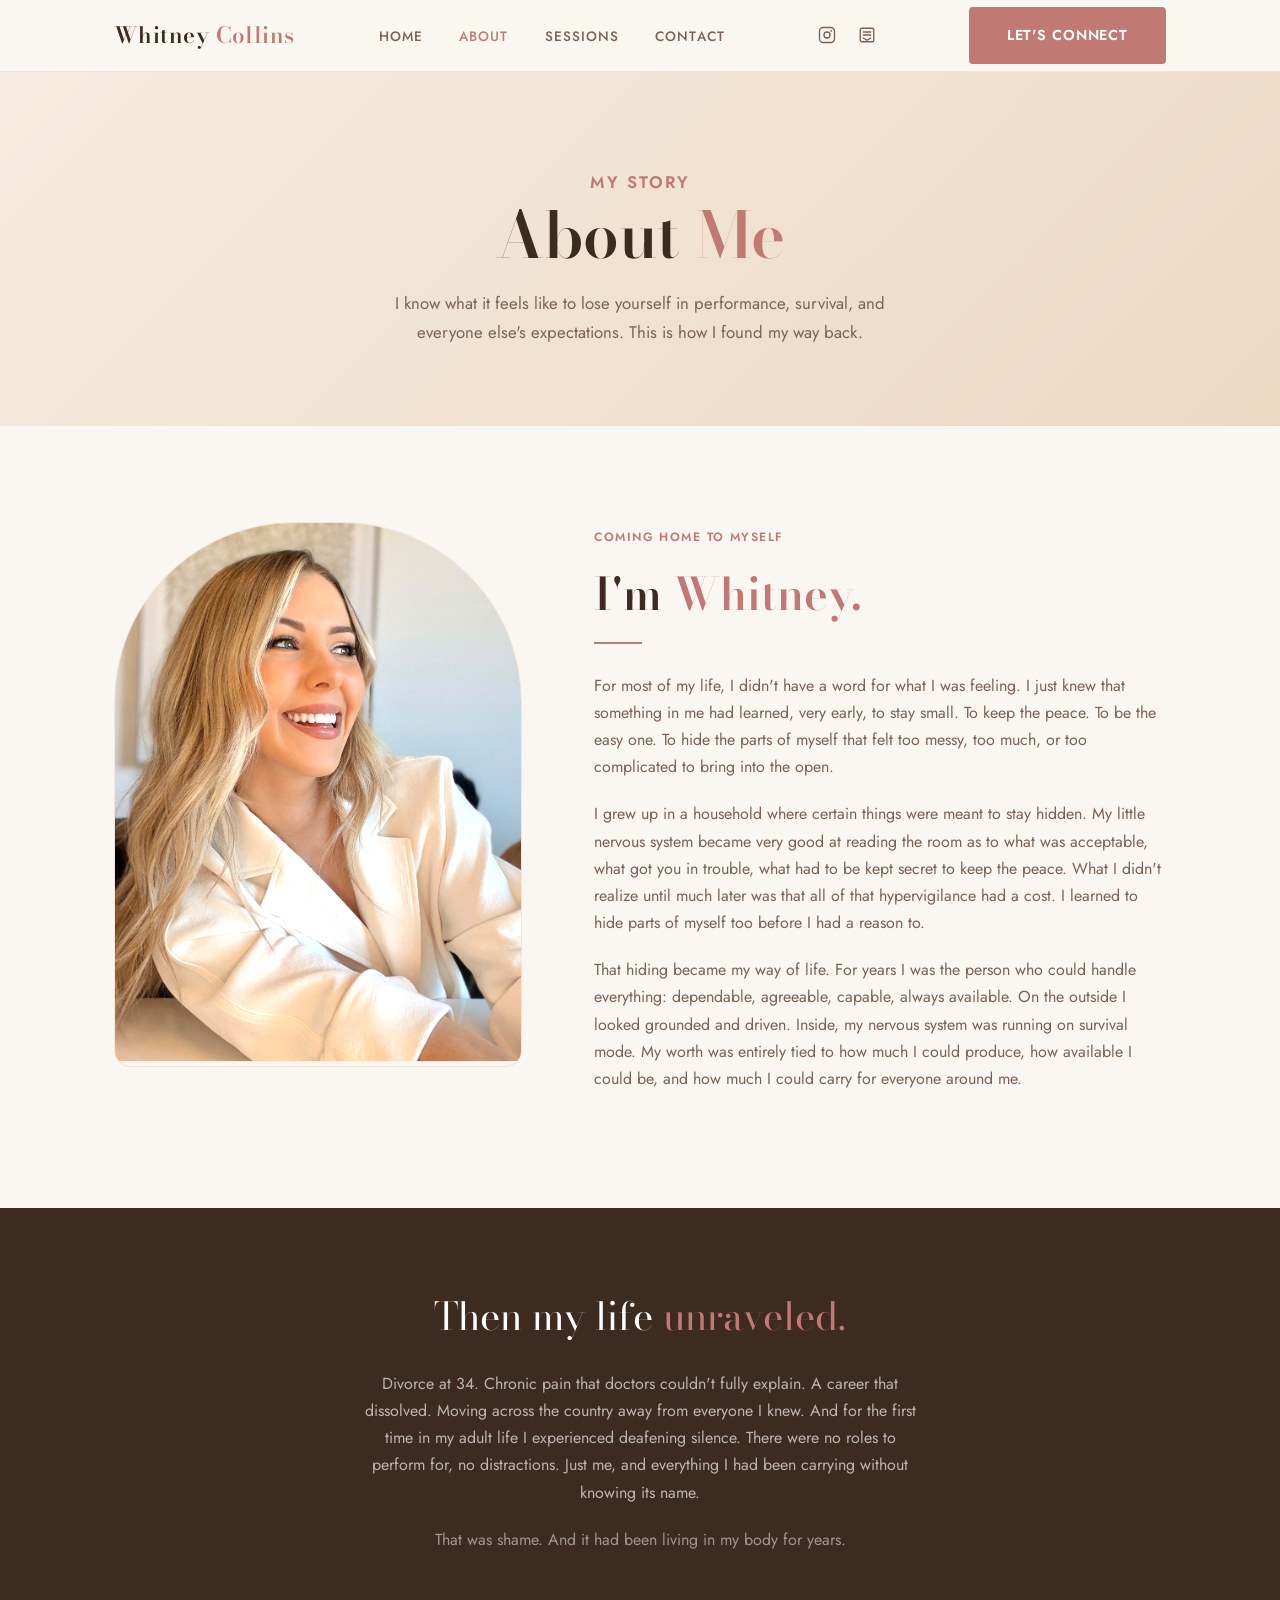
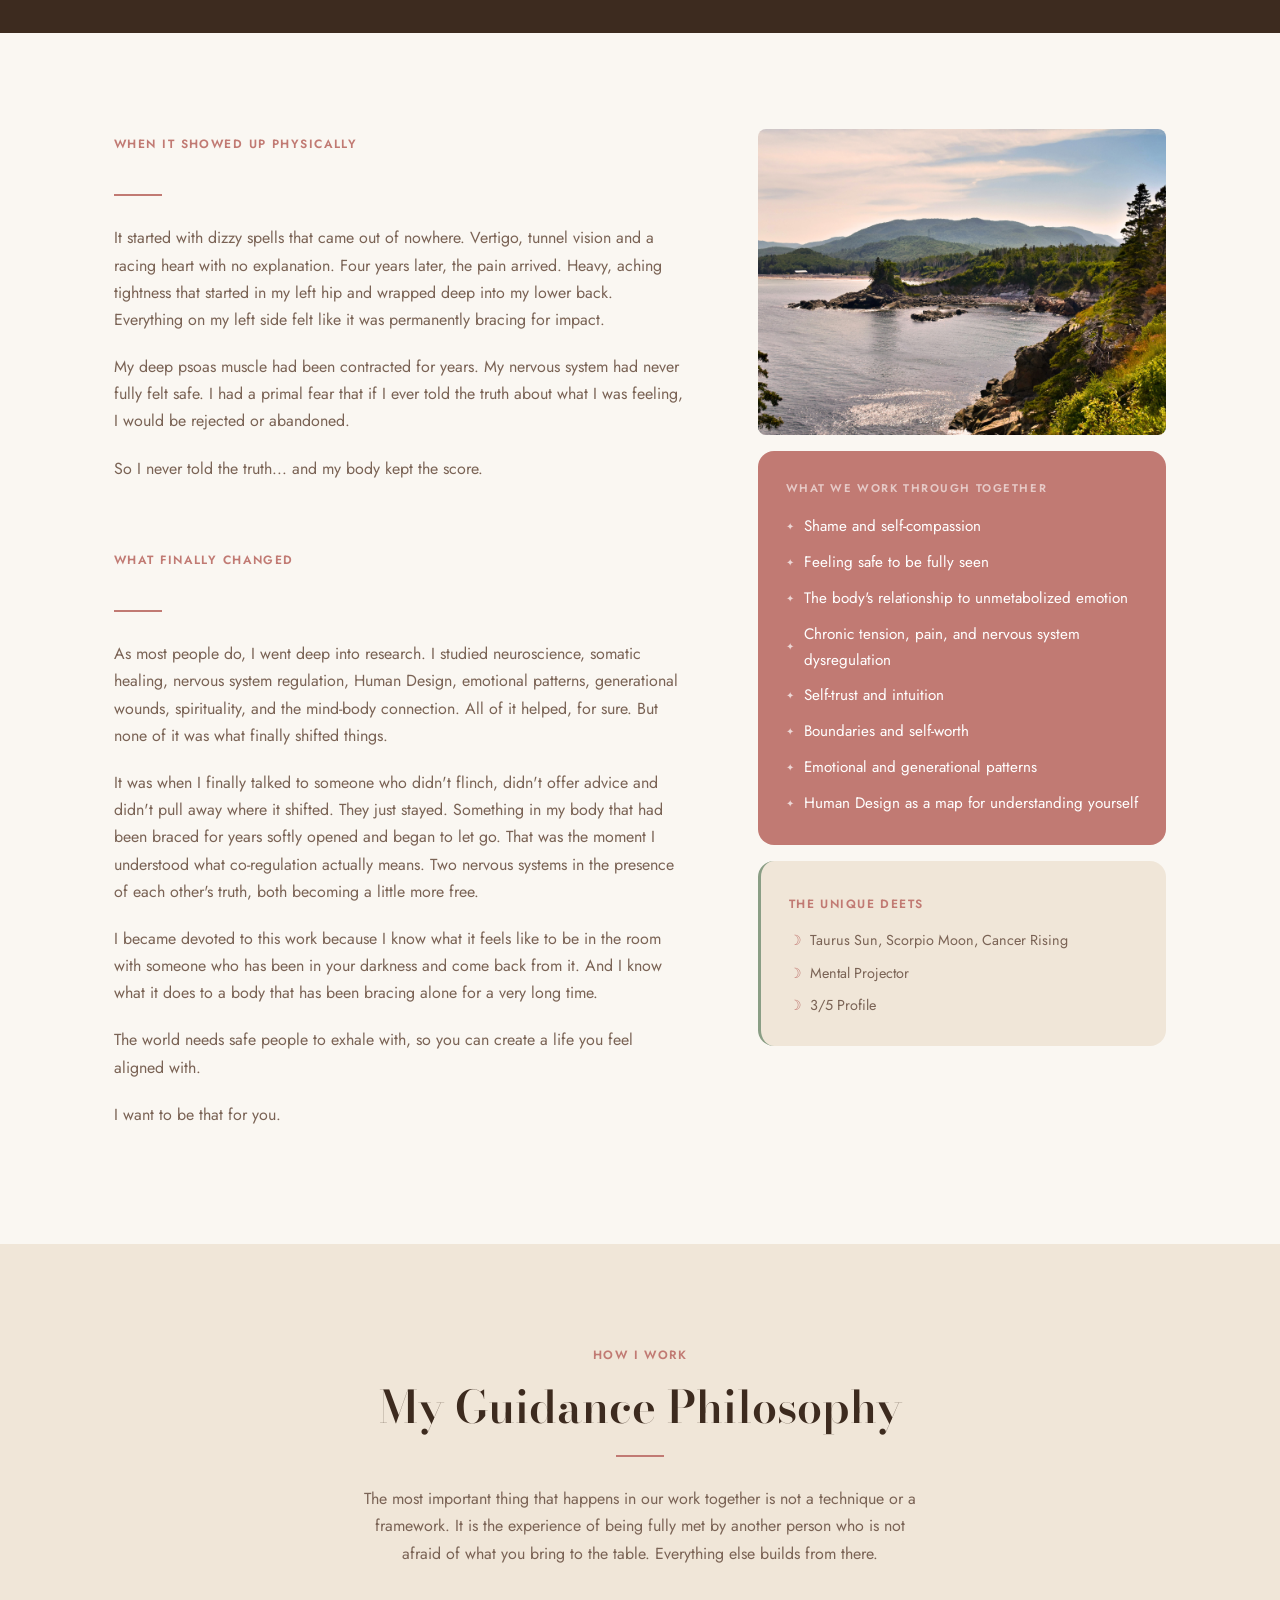
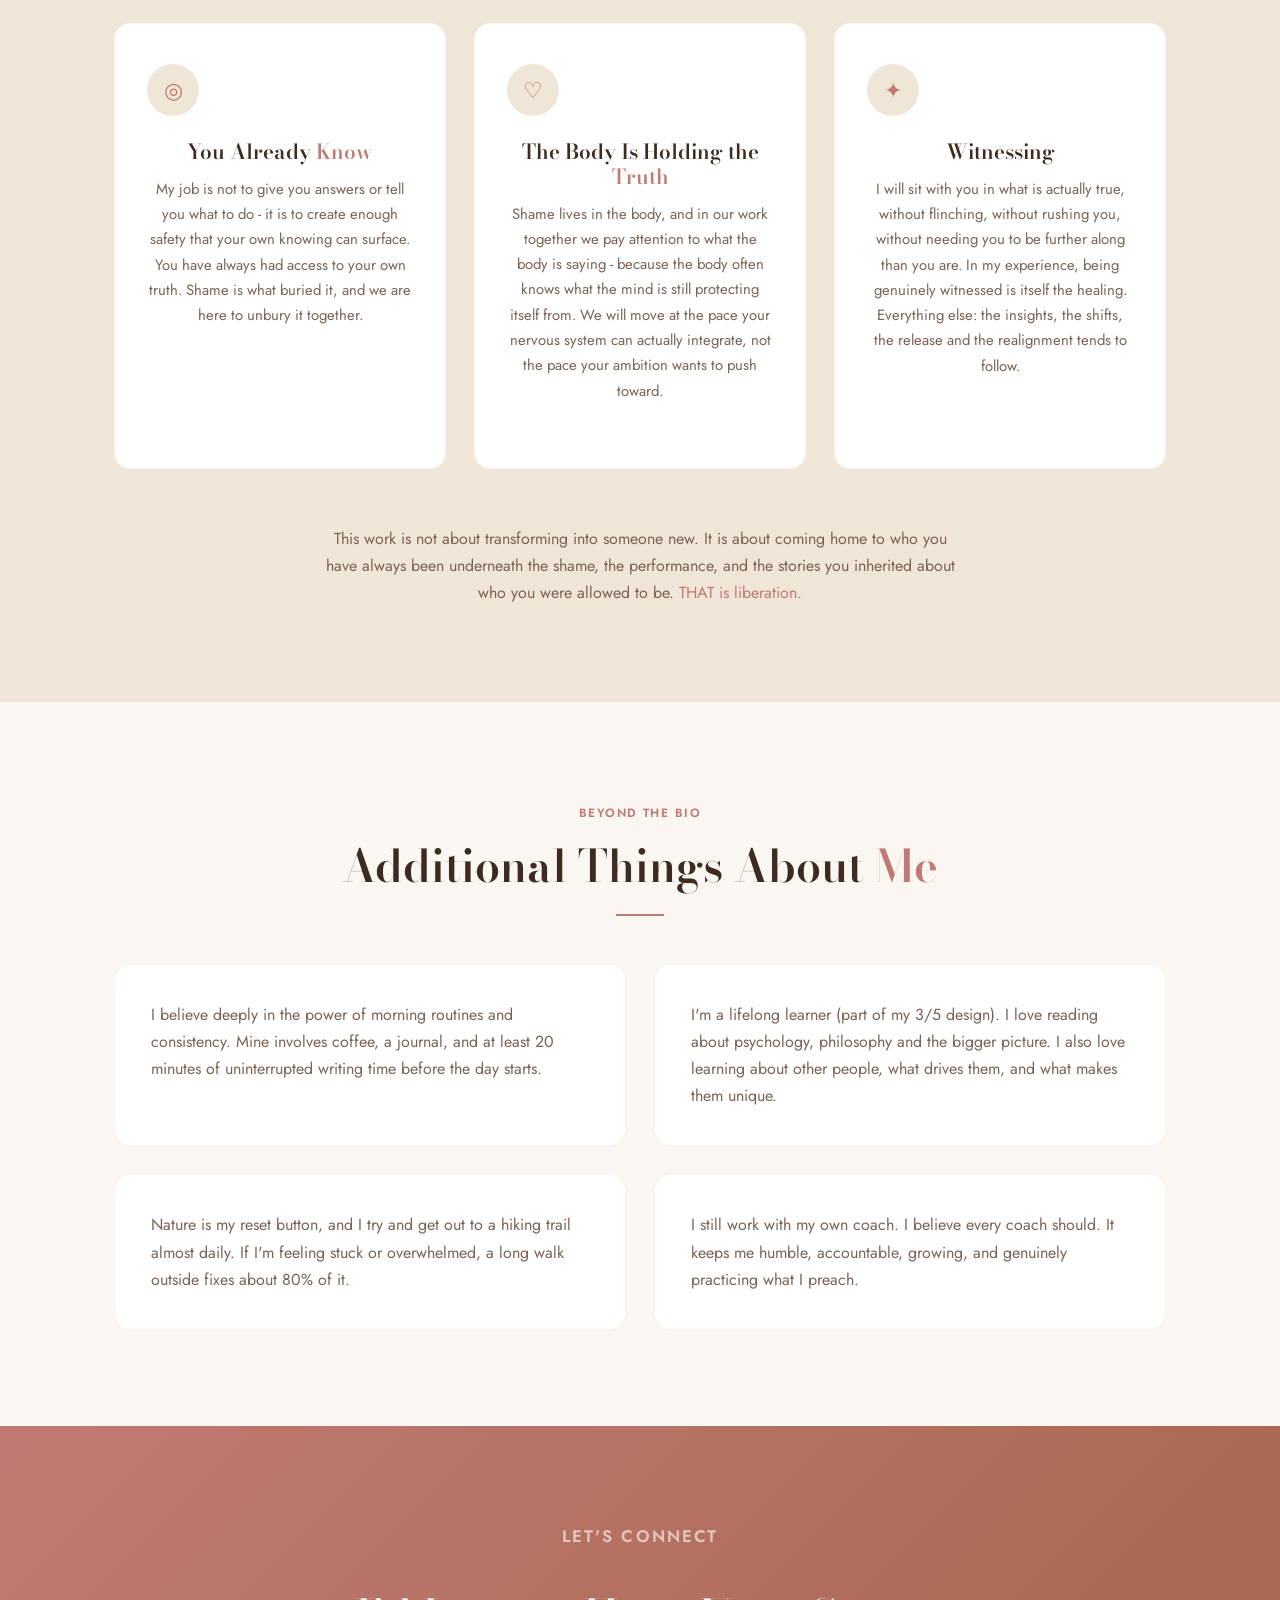
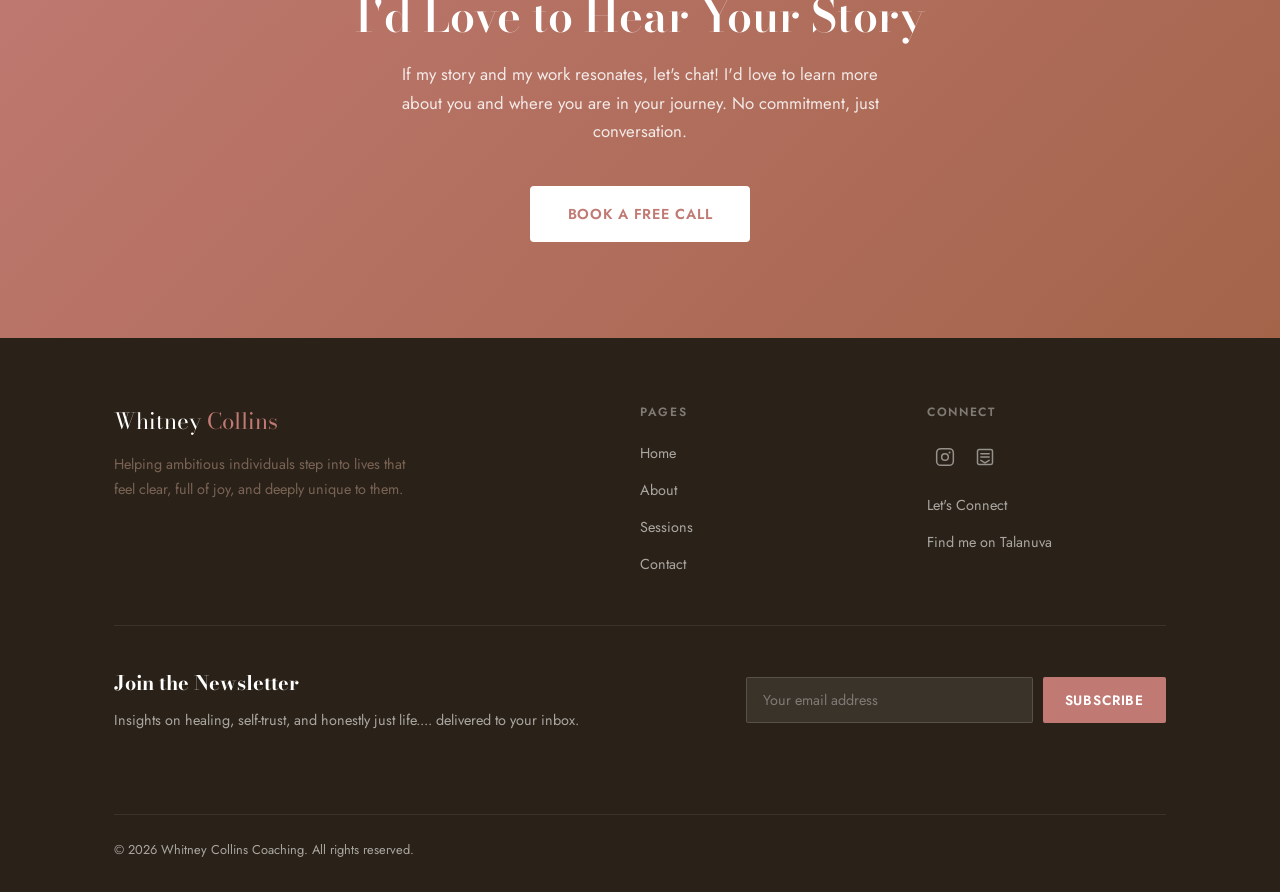
==== commit 9791dcc9: "Rework philosophy section: Guidance Philosophy, new pillars and liberation closing Co-Authored-By: C" ====
--- a/about.html
+++ b/about.html
@@ -130,26 +130,27 @@
   <section class="section section--alt">
     <div class="container text-center">
       <p class="tag">How I Work</p>
-      <h2>My Coaching Philosophy</h2>
+      <h2>My Guidance Philosophy</h2>
       <div class="divider divider--center"></div>
-      <p style="max-width:560px;margin:0 auto 56px;">I don't believe in a one-size-fits-all approach. Every session is shaped around you, your pace, your values, your version of a meaningful life.</p>
+      <p style="max-width:560px;margin:0 auto 56px;">The most important thing that happens in our work together is not a technique or a framework. It is the experience of being fully met by another person who is not afraid of what you bring to the table. Everything else builds from there.</p>
       <div class="services-grid">
         <div class="service-card">
           <div class="service-card__icon">◎</div>
-          <h3>You Already Have the <span style="color:var(--terra)">Answers</span></h3>
-          <p>I will never tell you what to do. Instead, I will invite you to begin the process of answering your own questions and help you access the clarity that's always been there (but buried under everyone else's expectations).</p>
+          <h3>You Already <span style="color:var(--terra)">Know</span></h3>
+          <p>My job is not to give you answers or tell you what to do - it is to create enough safety that your own knowing can surface. You have always had access to your own truth. Shame is what buried it, and we are here to unbury it together.</p>
         </div>
         <div class="service-card">
           <div class="service-card__icon">♡</div>
-          <h3>Whole-Person Coaching</h3>
-          <p>When we are struggling in one area of life, often we are neglecting in many others, too. That's why we will look at everything together: your mindset, your relationships, your energy, your habits, and from there we can make real changes at the root level.</p>
+          <h3>The Body Is Holding the <span style="color:var(--terra)">Truth</span></h3>
+          <p>Shame lives in the body, and in our work together we pay attention to what the body is saying - because the body often knows what the mind is still protecting itself from. We will move at the pace your nervous system can actually integrate, not the pace your ambition wants to push toward.</p>
         </div>
         <div class="service-card">
           <div class="service-card__icon">✦</div>
-          <h3>Action, Not Just <span style="color:var(--terra)">Insight</span></h3>
-          <p>I have also been someone who has read all the information, and information is great, but it is only the beginning. I work with you to turn every idea and desire into actionable steps you can take while building your nervous system's capacity to hold it.</p>
-        </div>
-      </div>
+          <h3>Witnessing</h3>
+          <p>I will sit with you in what is actually true, without flinching, without rushing you, without needing you to be further along than you are. In my experience, being genuinely witnessed is itself the healing. Everything else: the insights, the shifts, the release and the realignment tends to follow.</p>
+        </div>
+      </div>
+      <p style="max-width:640px;margin:56px auto 0;">This work is not about transforming into someone new. It is about coming home to who you have always been underneath the shame, the performance, and the stories you inherited about who you were allowed to be. <span style="color:var(--terra)">THAT is liberation.</span></p>
     </div>
   </section>
 
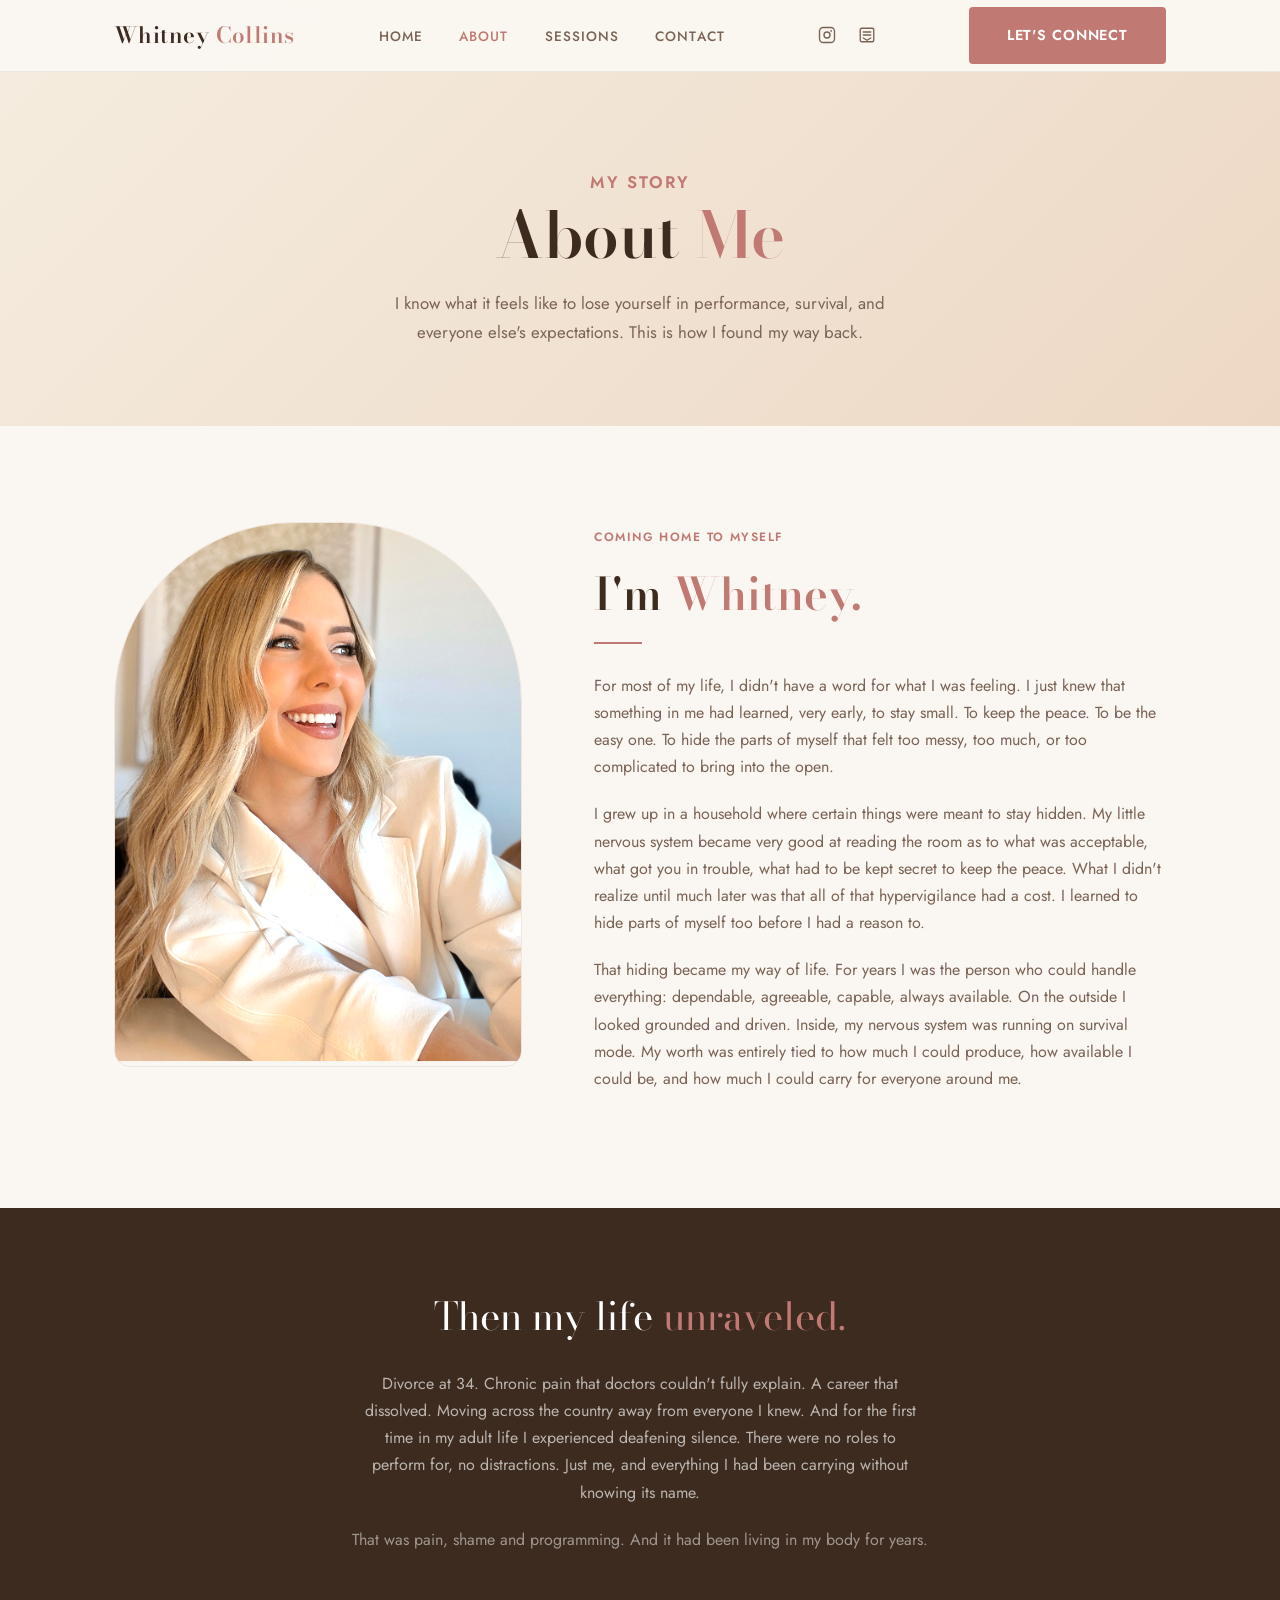
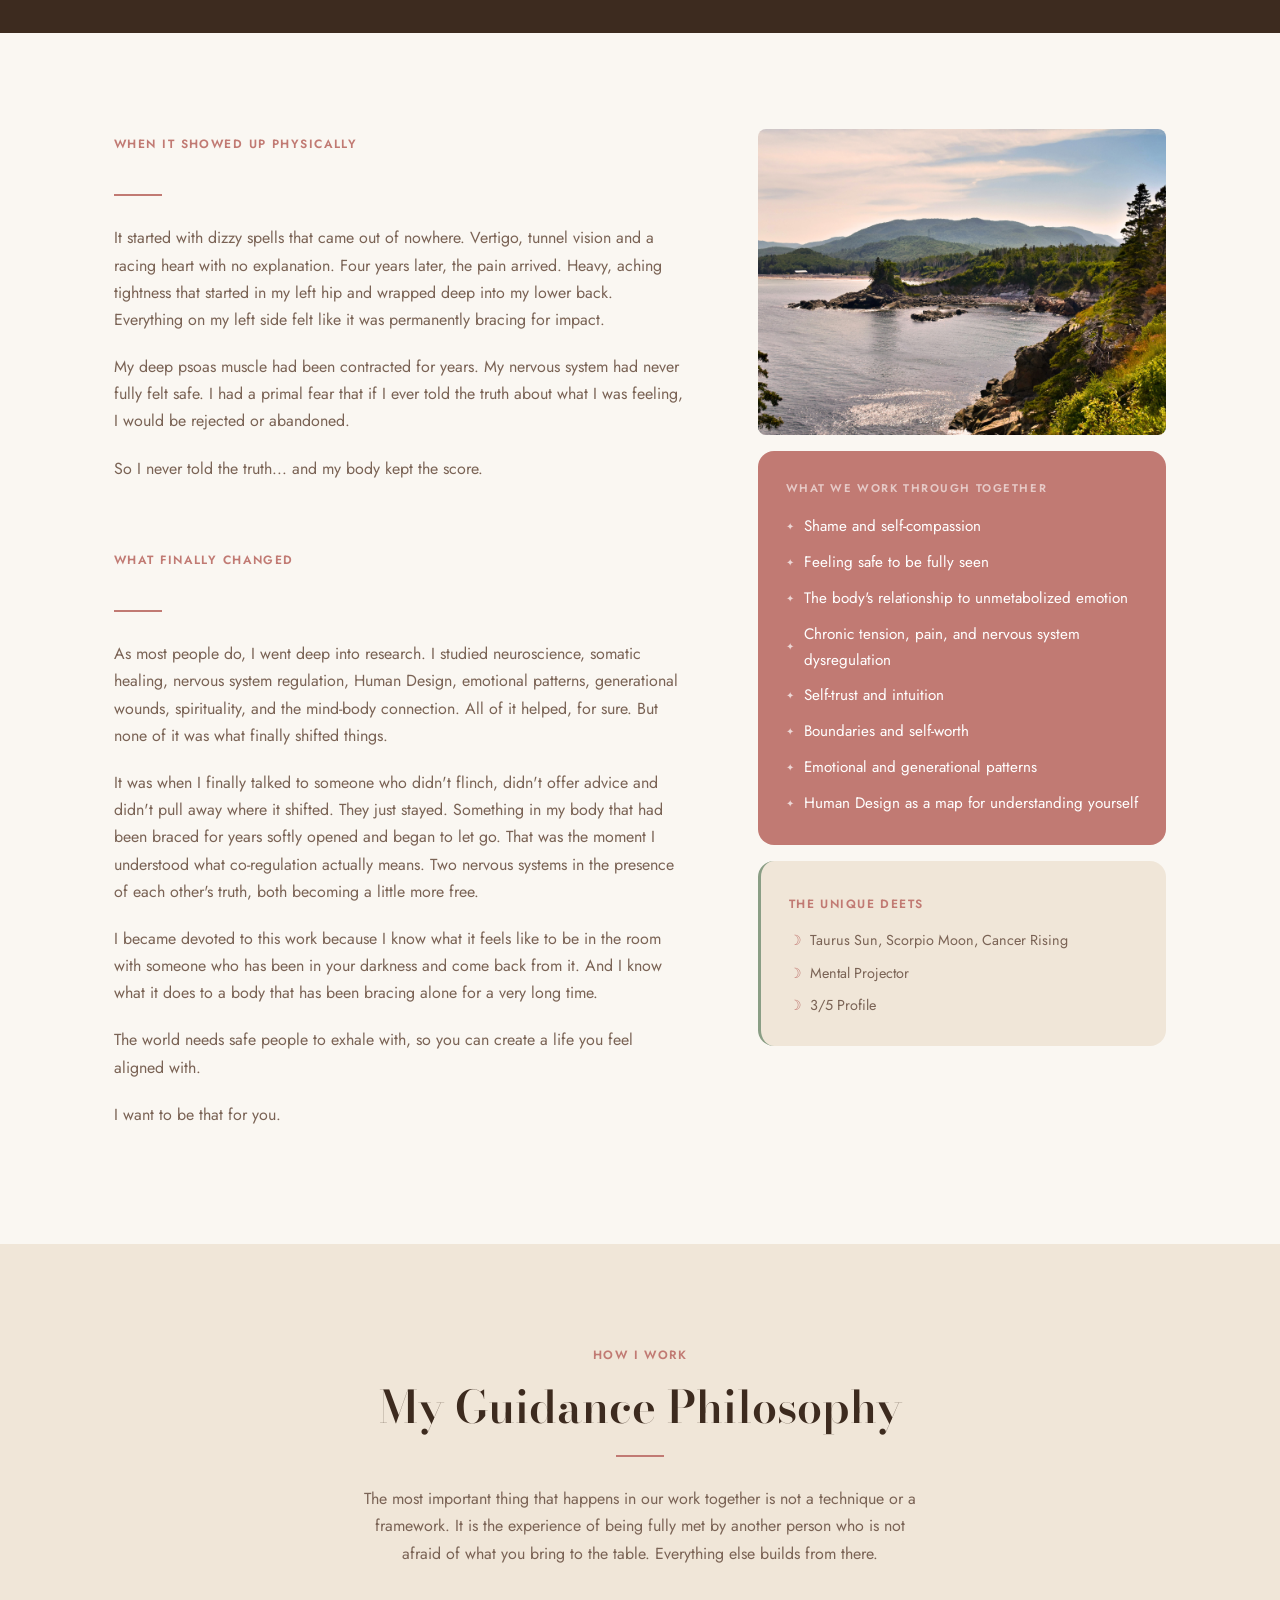
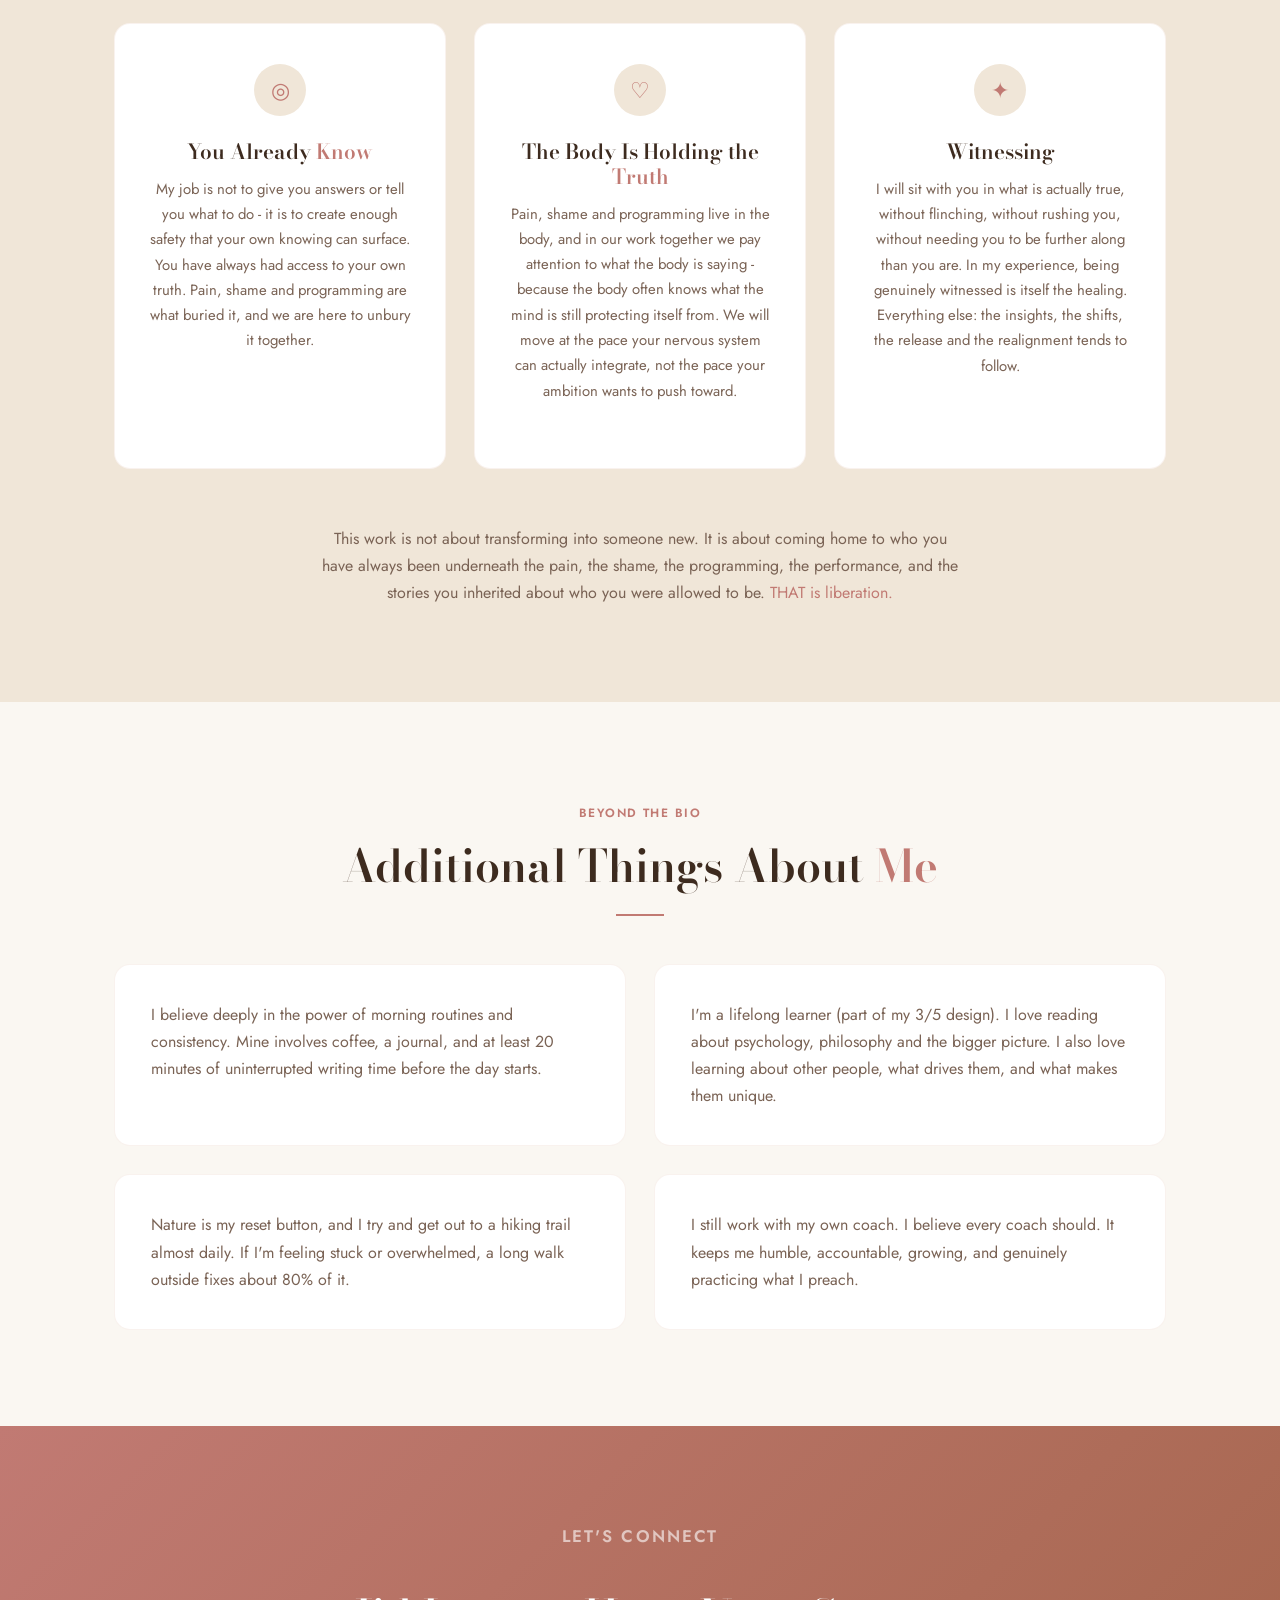
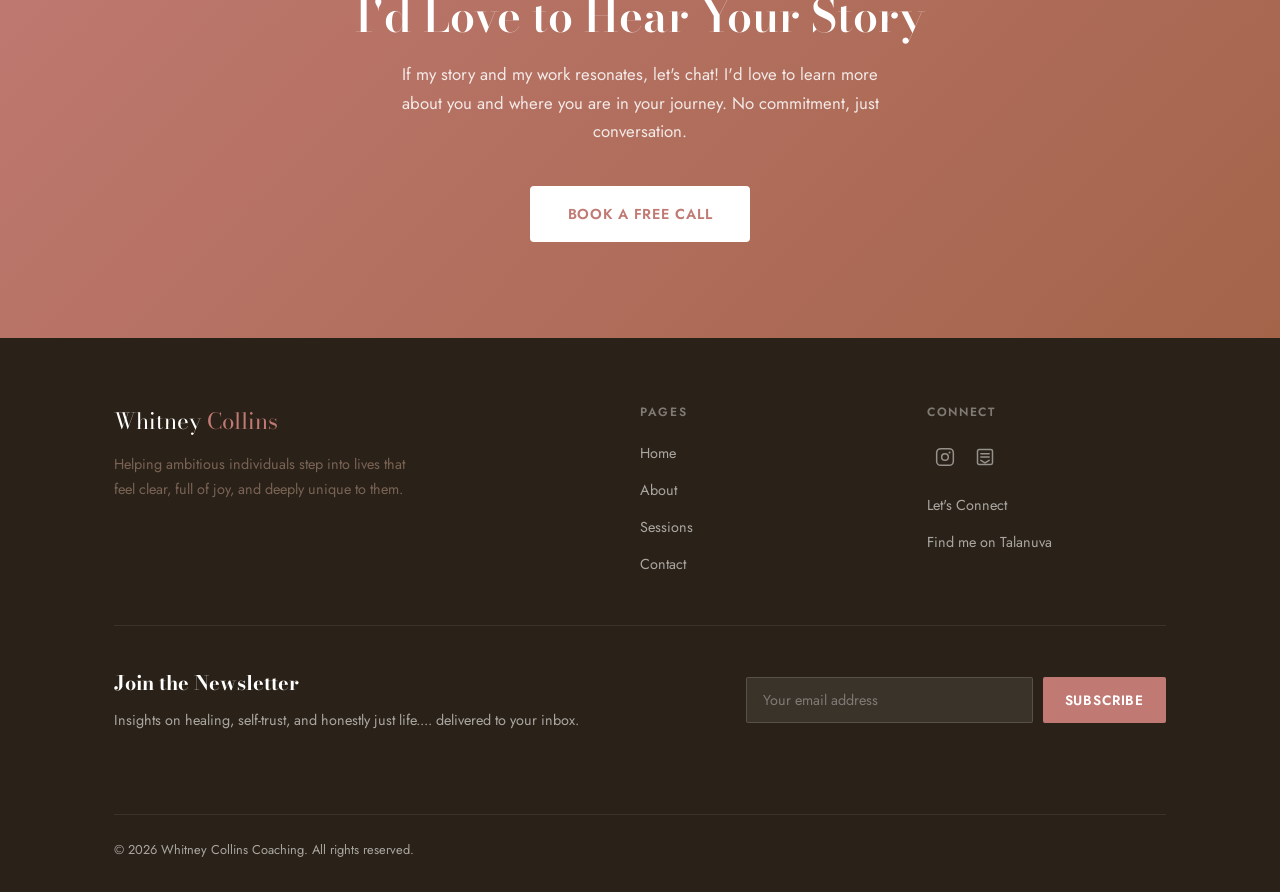
==== commit 1e1b60cb: "Broaden 'shame' to 'pain, shame and programming' where it reads naturally Co-Authored-By: Claude Fab" ====
--- a/about.html
+++ b/about.html
@@ -72,7 +72,7 @@
     <div class="about-pull-quote__inner">
       <blockquote>Then my life <span style="color:var(--terra)">unraveled.</span></blockquote>
       <p style="color:rgba(255,255,255,.65);max-width:560px;margin:0 auto;">Divorce at 34. Chronic pain that doctors couldn't fully explain. A career that dissolved. Moving across the country away from everyone I knew. And for the first time in my adult life I experienced deafening silence. There were no roles to perform for, no distractions. Just me, and everything I had been carrying without knowing its name.</p>
-      <p style="color:rgba(255,255,255,.5);margin-top:20px;">That was shame. And it had been living in my body for years.</p>
+      <p style="color:rgba(255,255,255,.5);margin-top:20px;">That was pain, shame and programming. And it had been living in my body for years.</p>
     </div>
   </div>
 
@@ -137,12 +137,12 @@
         <div class="service-card">
           <div class="service-card__icon">◎</div>
           <h3>You Already <span style="color:var(--terra)">Know</span></h3>
-          <p>My job is not to give you answers or tell you what to do - it is to create enough safety that your own knowing can surface. You have always had access to your own truth. Shame is what buried it, and we are here to unbury it together.</p>
+          <p>My job is not to give you answers or tell you what to do - it is to create enough safety that your own knowing can surface. You have always had access to your own truth. Pain, shame and programming are what buried it, and we are here to unbury it together.</p>
         </div>
         <div class="service-card">
           <div class="service-card__icon">♡</div>
           <h3>The Body Is Holding the <span style="color:var(--terra)">Truth</span></h3>
-          <p>Shame lives in the body, and in our work together we pay attention to what the body is saying - because the body often knows what the mind is still protecting itself from. We will move at the pace your nervous system can actually integrate, not the pace your ambition wants to push toward.</p>
+          <p>Pain, shame and programming live in the body, and in our work together we pay attention to what the body is saying - because the body often knows what the mind is still protecting itself from. We will move at the pace your nervous system can actually integrate, not the pace your ambition wants to push toward.</p>
         </div>
         <div class="service-card">
           <div class="service-card__icon">✦</div>
@@ -150,7 +150,7 @@
           <p>I will sit with you in what is actually true, without flinching, without rushing you, without needing you to be further along than you are. In my experience, being genuinely witnessed is itself the healing. Everything else: the insights, the shifts, the release and the realignment tends to follow.</p>
         </div>
       </div>
-      <p style="max-width:640px;margin:56px auto 0;">This work is not about transforming into someone new. It is about coming home to who you have always been underneath the shame, the performance, and the stories you inherited about who you were allowed to be. <span style="color:var(--terra)">THAT is liberation.</span></p>
+      <p style="max-width:640px;margin:56px auto 0;">This work is not about transforming into someone new. It is about coming home to who you have always been underneath the pain, the shame, the programming, the performance, and the stories you inherited about who you were allowed to be. <span style="color:var(--terra)">THAT is liberation.</span></p>
     </div>
   </section>
 
--- a/style.css
+++ b/style.css
@@ -287,7 +287,7 @@
   width: 52px; height: 52px; border-radius: 50%;
   background: var(--warm-light); display: flex; align-items: center;
   justify-content: center; color: var(--terra); font-size: 1.4rem;
-  margin-bottom: 24px;
+  margin: 0 auto 24px;
 }
 .service-card h3 { margin-bottom: 12px; font-size: 1.3rem; }
 .service-card p { font-size: .93rem; margin-bottom: 24px; }
@@ -295,7 +295,7 @@
   font-family: var(--font-head); font-size: 1.6rem;
   color: var(--terra); font-weight: 600;
 }
-.service-card__price span { font-size: .9rem; color: var(--text-light); font-family: var(--font-body); }
+.service-card__price span { display: block; font-size: .9rem; line-height: 1.5; color: var(--text-light); font-family: var(--font-body); }
 
 /* ── Testimonials ───────────────────────────────────── */
 .testimonials-grid {
@@ -507,9 +507,19 @@
 .service-row {
   background: var(--white); border-radius: 16px; padding: 48px;
   border: 1px solid rgba(193,125,92,.1);
-  display: grid; grid-template-columns: 1fr auto; gap: 40px; align-items: center;
+  display: grid; grid-template-columns: 1fr auto; gap: 40px; align-items: start;
 }
 .service-row__meta { text-align: right; }
+.service-row__sublabel {
+  font-family: var(--font-body); font-weight: 600; font-size: .72rem;
+  letter-spacing: .12em; text-transform: uppercase; color: var(--terra);
+  margin: 28px 0 12px;
+}
+.qualifies + .service-row__sublabel { margin-top: 44px; }
+.qualifies { list-style: none; display: flex; flex-direction: column; gap: 8px; margin-bottom: 4px; }
+.qualifies li { display: flex; align-items: flex-start; gap: 10px; font-size: .9rem; color: var(--text-light); }
+.qualifies li::before { content: '›'; color: var(--terra); font-weight: 700; flex-shrink: 0; }
+.service-row__note { font-size: .78rem; color: var(--text-light); margin-top: 14px; font-style: italic; }
 .service-row__price {
   font-family: var(--font-head); font-size: 2.2rem;
   color: var(--terra); font-weight: 600; line-height: 1;
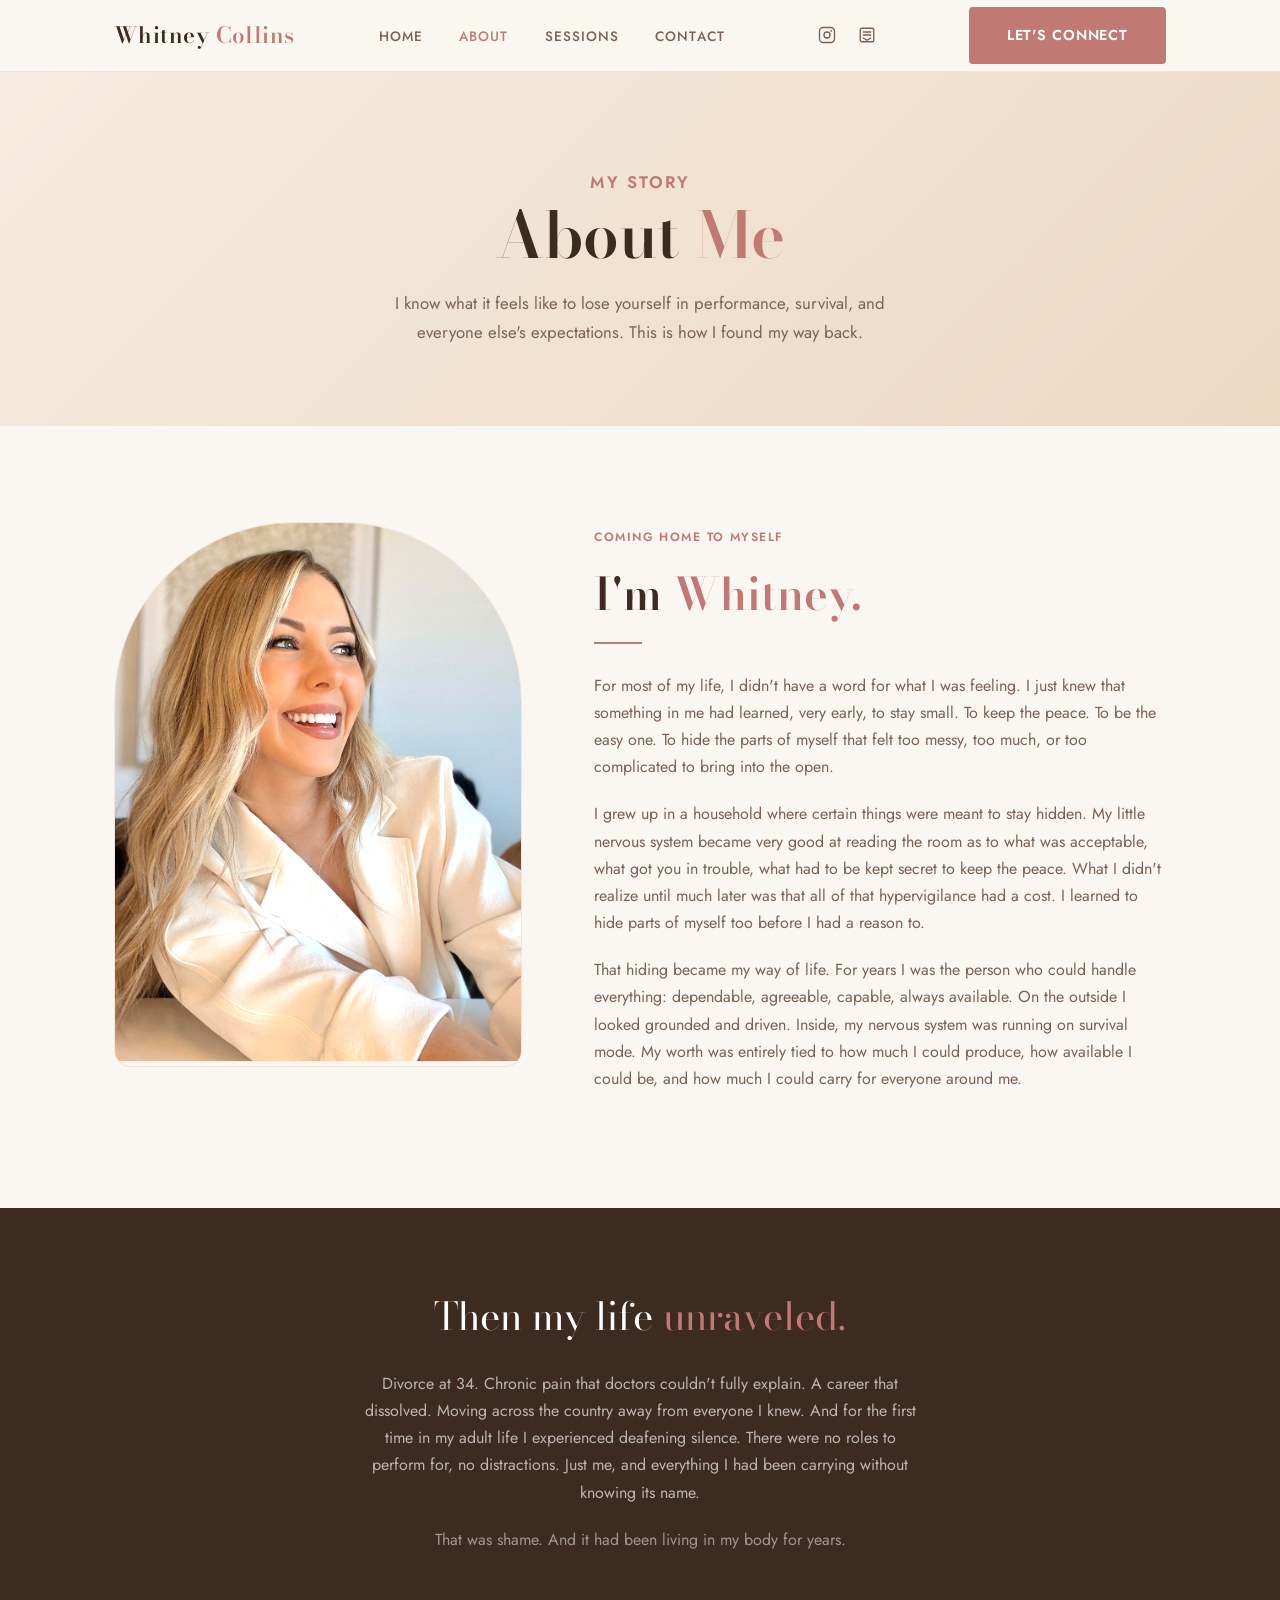
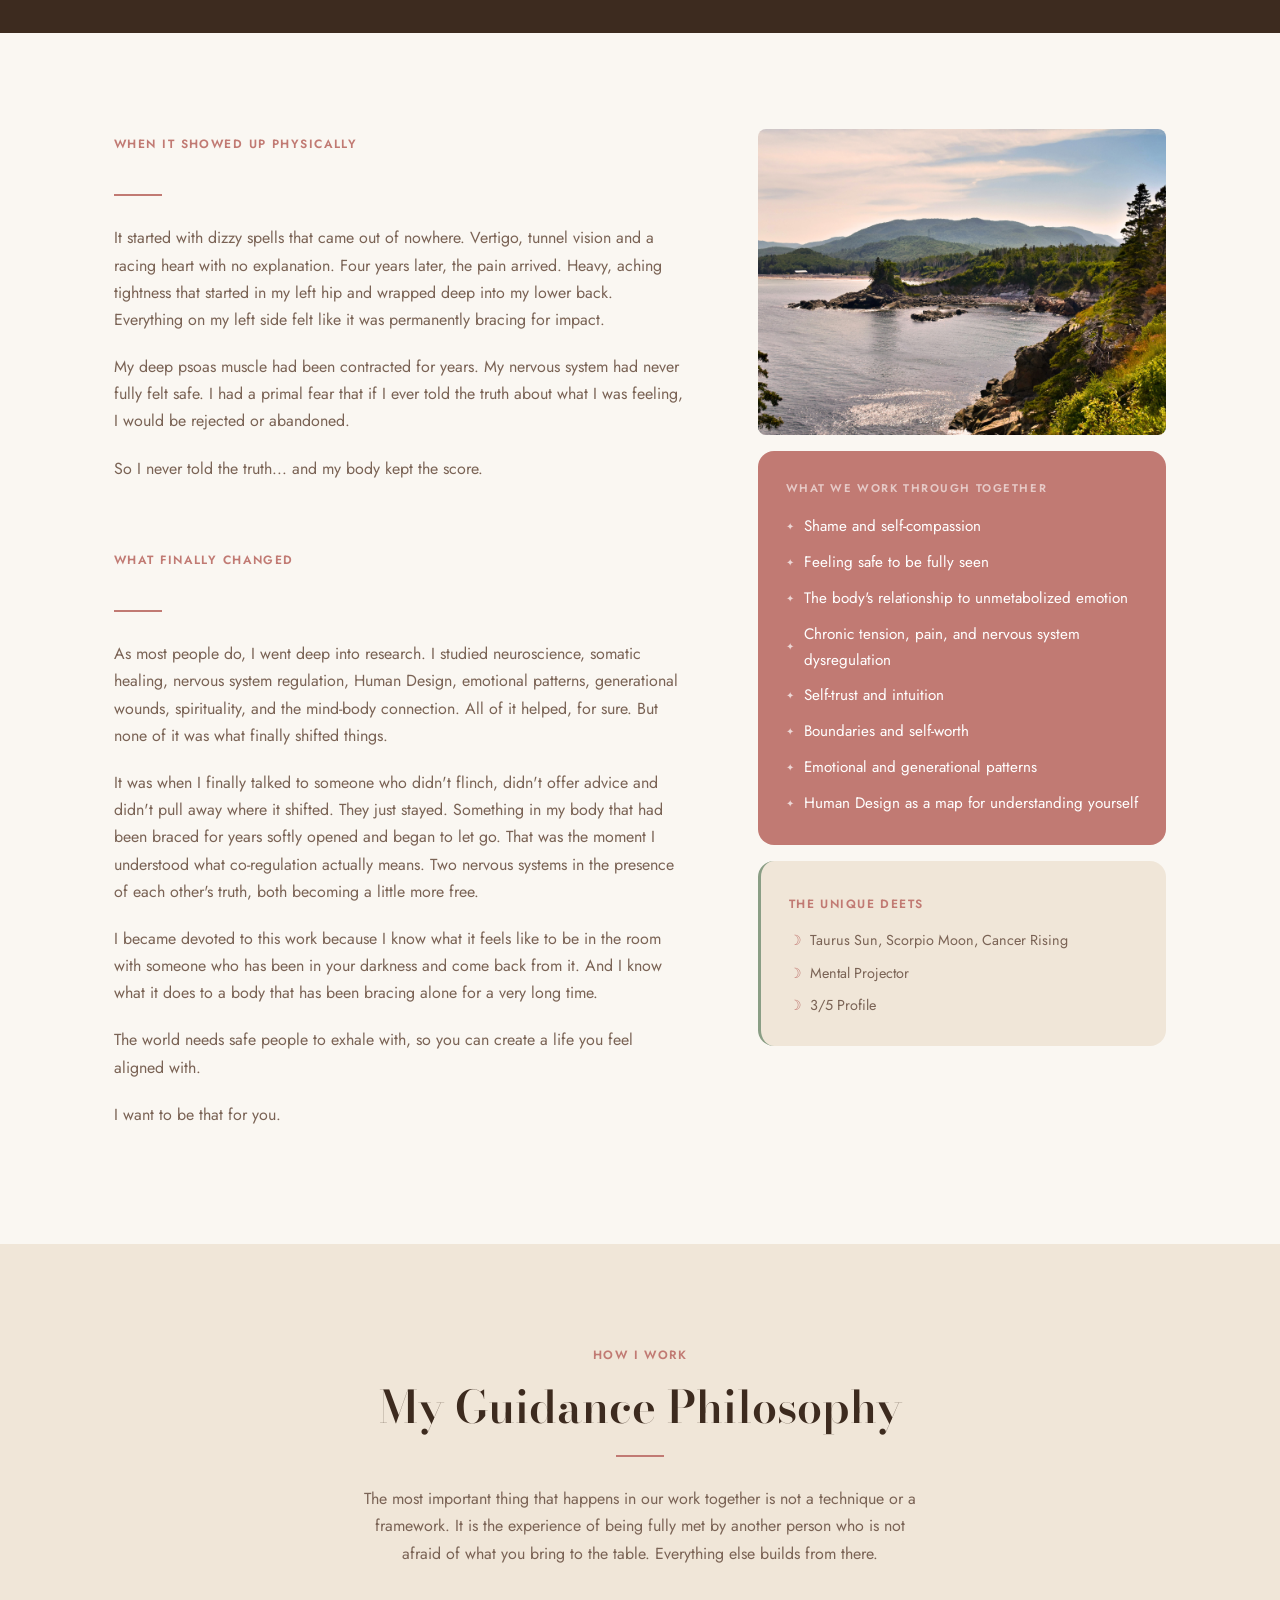
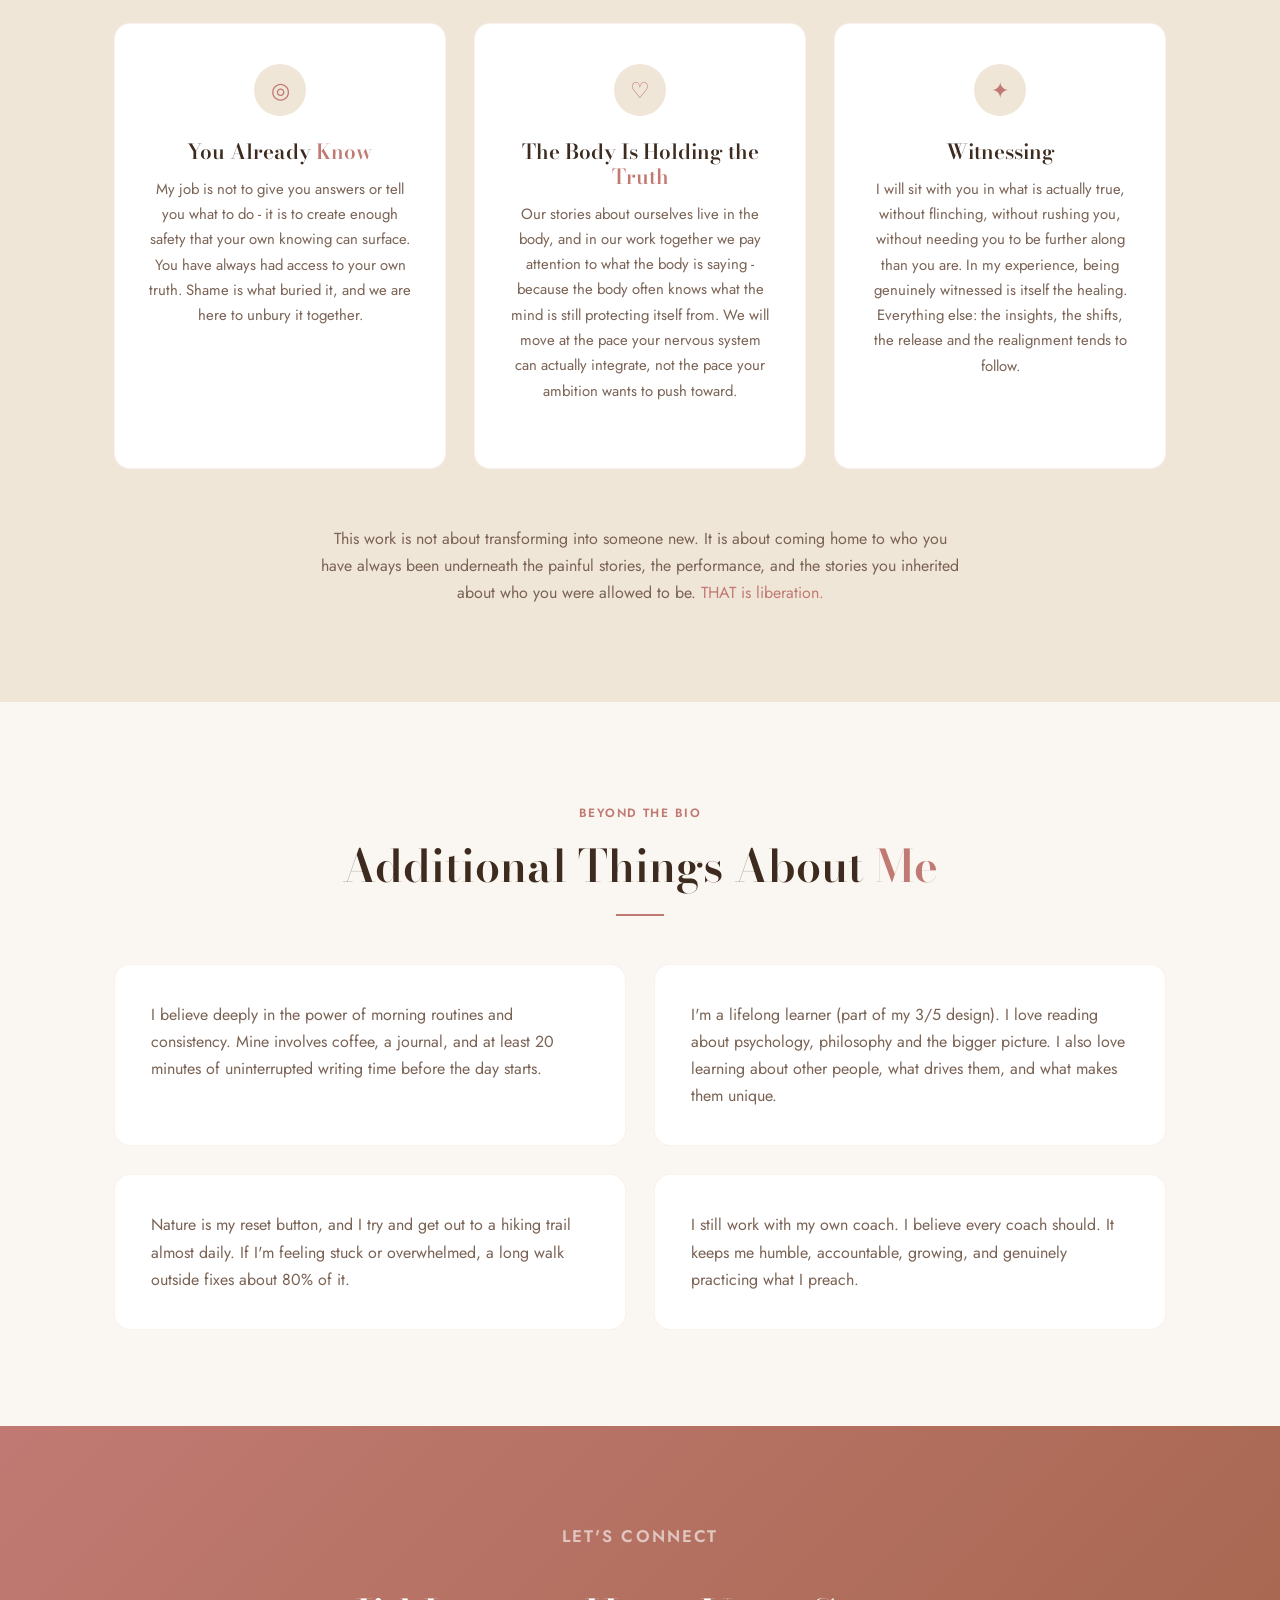
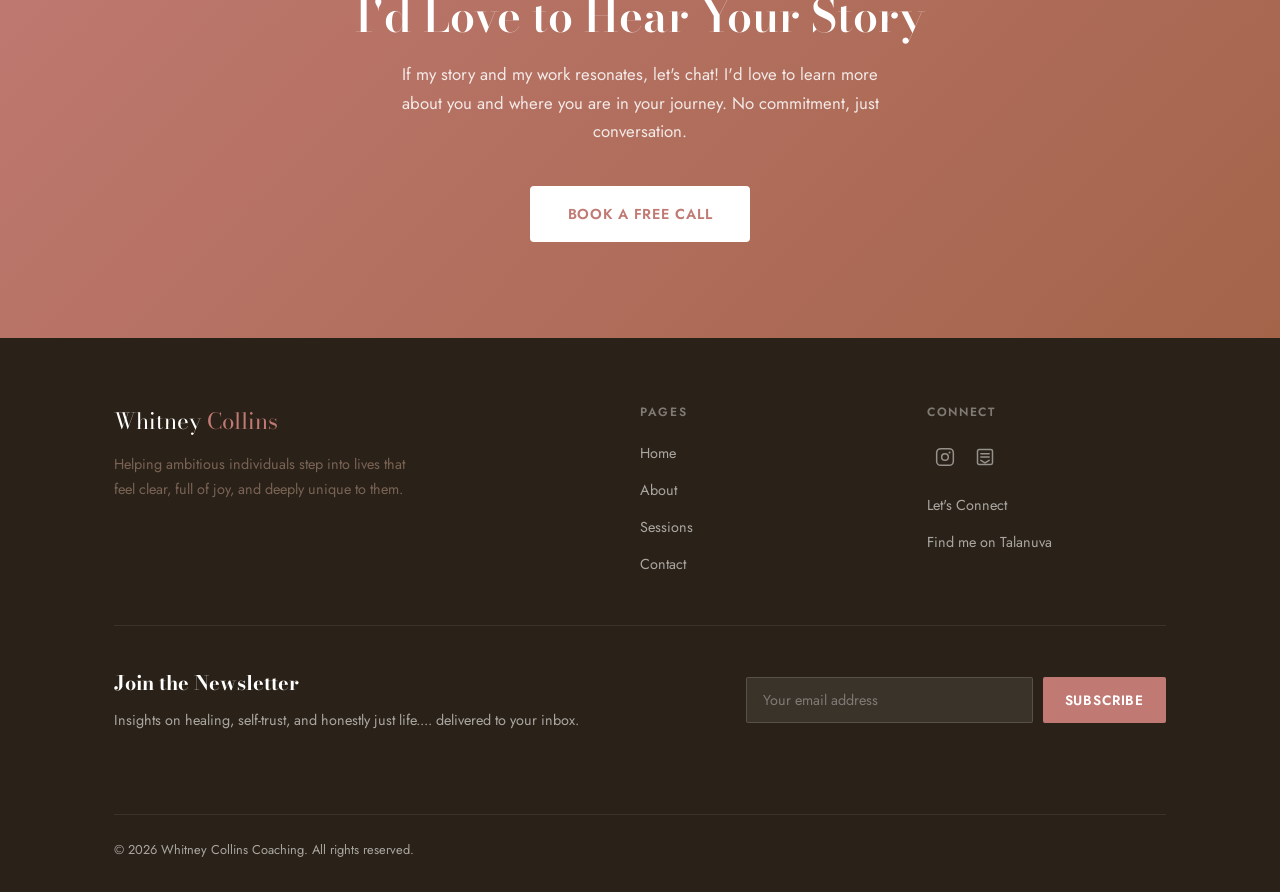
==== commit b50d5b54: "Refine shame wording: revert some, reword body/closing lines Co-Authored-By: Claude Fable 5 <noreply" ====
--- a/about.html
+++ b/about.html
@@ -72,7 +72,7 @@
     <div class="about-pull-quote__inner">
       <blockquote>Then my life <span style="color:var(--terra)">unraveled.</span></blockquote>
       <p style="color:rgba(255,255,255,.65);max-width:560px;margin:0 auto;">Divorce at 34. Chronic pain that doctors couldn't fully explain. A career that dissolved. Moving across the country away from everyone I knew. And for the first time in my adult life I experienced deafening silence. There were no roles to perform for, no distractions. Just me, and everything I had been carrying without knowing its name.</p>
-      <p style="color:rgba(255,255,255,.5);margin-top:20px;">That was pain, shame and programming. And it had been living in my body for years.</p>
+      <p style="color:rgba(255,255,255,.5);margin-top:20px;">That was shame. And it had been living in my body for years.</p>
     </div>
   </div>
 
@@ -137,12 +137,12 @@
         <div class="service-card">
           <div class="service-card__icon">◎</div>
           <h3>You Already <span style="color:var(--terra)">Know</span></h3>
-          <p>My job is not to give you answers or tell you what to do - it is to create enough safety that your own knowing can surface. You have always had access to your own truth. Pain, shame and programming are what buried it, and we are here to unbury it together.</p>
+          <p>My job is not to give you answers or tell you what to do - it is to create enough safety that your own knowing can surface. You have always had access to your own truth. Shame is what buried it, and we are here to unbury it together.</p>
         </div>
         <div class="service-card">
           <div class="service-card__icon">♡</div>
           <h3>The Body Is Holding the <span style="color:var(--terra)">Truth</span></h3>
-          <p>Pain, shame and programming live in the body, and in our work together we pay attention to what the body is saying - because the body often knows what the mind is still protecting itself from. We will move at the pace your nervous system can actually integrate, not the pace your ambition wants to push toward.</p>
+          <p>Our stories about ourselves live in the body, and in our work together we pay attention to what the body is saying - because the body often knows what the mind is still protecting itself from. We will move at the pace your nervous system can actually integrate, not the pace your ambition wants to push toward.</p>
         </div>
         <div class="service-card">
           <div class="service-card__icon">✦</div>
@@ -150,7 +150,7 @@
           <p>I will sit with you in what is actually true, without flinching, without rushing you, without needing you to be further along than you are. In my experience, being genuinely witnessed is itself the healing. Everything else: the insights, the shifts, the release and the realignment tends to follow.</p>
         </div>
       </div>
-      <p style="max-width:640px;margin:56px auto 0;">This work is not about transforming into someone new. It is about coming home to who you have always been underneath the pain, the shame, the programming, the performance, and the stories you inherited about who you were allowed to be. <span style="color:var(--terra)">THAT is liberation.</span></p>
+      <p style="max-width:640px;margin:56px auto 0;">This work is not about transforming into someone new. It is about coming home to who you have always been underneath the painful stories, the performance, and the stories you inherited about who you were allowed to be. <span style="color:var(--terra)">THAT is liberation.</span></p>
     </div>
   </section>
 
